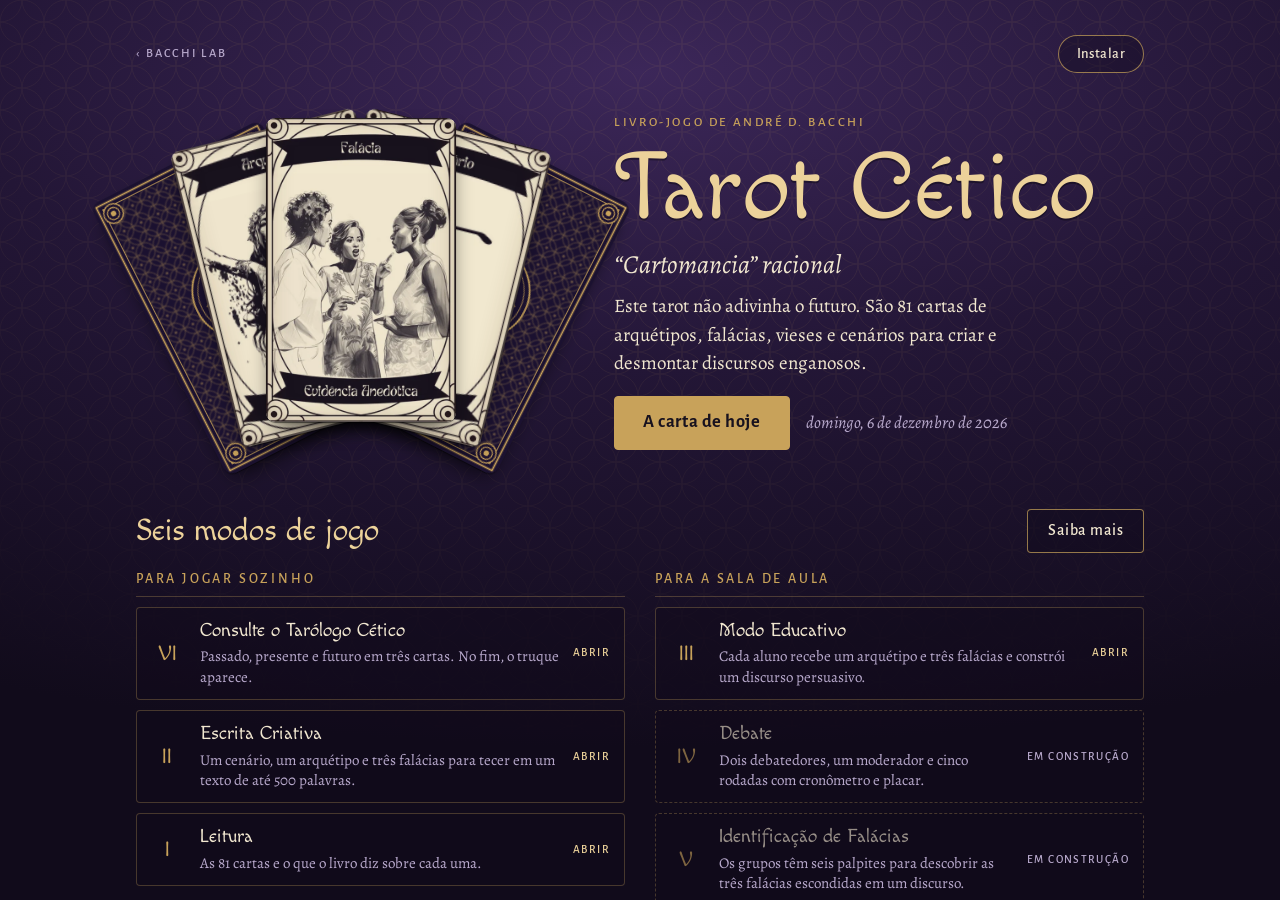
==== index.html @ b1c5a64a "Publica o Tarot Cético Versão digital do livro-jogo: A carta de hoje, Consulte o Tarólogo Cético, Es" ====
<!doctype html>
<html lang="pt-BR">
<head>
<meta charset="utf-8">
<meta name="viewport" content="width=device-width,initial-scale=1,viewport-fit=cover">
<meta name="description" content="Versão digital do livro-jogo Tarot Cético: “cartomancia” racional, de André D. Bacchi.">
<meta name="theme-color" content="#231636">
<meta property="og:title" content="Tarot Cético">
<meta property="og:description" content="Versão digital do livro-jogo Tarot Cético: “cartomancia” racional, de André D. Bacchi.">
<meta property="og:image" content="https://andrebacchi.github.io/tarot-cetico/icons/icon-512.png">
<link rel="manifest" href="manifest.json">
<link rel="icon" type="image/png" href="icons/favicon-64.png">
<link rel="apple-touch-icon" href="icons/apple-touch-icon.png">
<meta name="mobile-web-app-capable" content="yes">
<meta name="apple-mobile-web-app-capable" content="yes">
<meta name="apple-mobile-web-app-title" content="Tarot Cético">
<meta name="apple-mobile-web-app-status-bar-style" content="black-translucent">
<title>Tarot Cético</title>
<link rel="preconnect" href="https://fonts.googleapis.com">
<link rel="preconnect" href="https://fonts.gstatic.com" crossorigin>
<link rel="stylesheet" href="https://fonts.googleapis.com/css2?family=Macondo&family=Macondo+Swash+Caps&family=Alegreya:ital,wght@0,400;0,500;0,700;1,400&family=Alegreya+Sans:wght@400;500;700&display=swap">
<style>
:root{padding:env(safe-area-inset-top,0px) 0 env(safe-area-inset-bottom,0px)}

:root{
  /* Mesa de cartomante à luz de vela: toalha de veludo ametista com a trama do verso das cartas,
     cartas de pergaminho no centro, filetes e títulos em latão. Uma tela por vez, como uma mesa de jogo. */
  color-scheme:dark;
  --noite:#110b1b; --veludo:#231636; --veludo-claro:#3c2759; --painel:#180f26;
  --latao:#c8a25a; --latao-claro:#ecd29a;
  --pergaminho:#f1e7d0; --tinta:#18121e;
  --nevoa:#b9aacd; --lacre:#d0604a;
  --filete:rgba(200,162,90,.3); --filete-forte:rgba(200,162,90,.72);
  --sombra:0 1px 1px rgba(0,0,0,.5),0 10px 22px -8px rgba(0,0,0,.8);
  --display:'Macondo','Luminari','Palatino Linotype',Palatino,Georgia,serif;
  --titulo:'Macondo Swash Caps','Macondo','Luminari','Palatino Linotype',Georgia,serif;
  --texto:'Alegreya','Iowan Old Style','Palatino Linotype',Georgia,serif;
  --rotulo:'Alegreya Sans','Segoe UI',system-ui,-apple-system,sans-serif;
  --verso:url("data:image/svg+xml,%3Csvg xmlns=%22http://www.w3.org/2000/svg%22 viewBox=%220 0 250 400%22%3E%3Cdefs%3E%3Cpattern id=%22t%22 width=%2225%22 height=%2225%22 patternUnits=%22userSpaceOnUse%22 x=%2212.5%22 y=%2212.5%22%3E%3Cg fill=%22none%22 stroke=%22%23c8a25a%22 stroke-width=%22.9%22 opacity=%22.5%22%3E%3Ccircle cx=%2212.5%22 cy=%2212.5%22 r=%2212.5%22/%3E%3Ccircle cx=%220%22 cy=%220%22 r=%2212.5%22/%3E%3Ccircle cx=%2225%22 cy=%220%22 r=%2212.5%22/%3E%3Ccircle cx=%220%22 cy=%2225%22 r=%2212.5%22/%3E%3Ccircle cx=%2225%22 cy=%2225%22 r=%2212.5%22/%3E%3C/g%3E%3Ccircle cx=%2212.5%22 cy=%2212.5%22 r=%221.6%22 fill=%22%23c8a25a%22 opacity=%22.55%22/%3E%3C/pattern%3E%3Cg id=%22o%22%3E%3Ccircle r=%2213%22 fill=%22%231b1130%22 stroke=%22%23c8a25a%22 stroke-width=%221.6%22/%3E%3Ccircle r=%228%22 fill=%22none%22 stroke=%22%23c8a25a%22 stroke-width=%221.4%22/%3E%3Ccircle r=%223.6%22 fill=%22%23c8a25a%22/%3E%3C/g%3E%3C/defs%3E%3Crect width=%22250%22 height=%22400%22 fill=%22%231b1130%22/%3E%3Crect x=%2212.5%22 y=%2212.5%22 width=%22225%22 height=%22375%22 fill=%22url(%23t)%22/%3E%3Crect x=%226%22 y=%226%22 width=%22238%22 height=%22388%22 fill=%22none%22 stroke=%22%23c8a25a%22 stroke-width=%222.2%22/%3E%3Crect x=%2212.5%22 y=%2212.5%22 width=%22225%22 height=%22375%22 fill=%22none%22 stroke=%22%23c8a25a%22 stroke-width=%221%22/%3E%3Cuse href=%22%23o%22 x=%2223%22 y=%2223%22/%3E%3Cuse href=%22%23o%22 x=%22227%22 y=%2223%22/%3E%3Cuse href=%22%23o%22 x=%2223%22 y=%22377%22/%3E%3Cuse href=%22%23o%22 x=%22227%22 y=%22377%22/%3E%3Ccircle cx=%22125%22 cy=%22188%22 r=%2262%22 fill=%22%231b1130%22 stroke=%22%23c8a25a%22 stroke-width=%222.2%22/%3E%3Ccircle cx=%22125%22 cy=%22188%22 r=%2255%22 fill=%22none%22 stroke=%22%23c8a25a%22 stroke-width=%221%22/%3E%3Cpath d=%22M78 188 Q125 148 172 188 Q125 228 78 188Z%22 fill=%22none%22 stroke=%22%23c8a25a%22 stroke-width=%222%22/%3E%3Ccircle cx=%22125%22 cy=%22188%22 r=%2217%22 fill=%22none%22 stroke=%22%23c8a25a%22 stroke-width=%221.6%22/%3E%3Ccircle cx=%22125%22 cy=%22188%22 r=%227.5%22 fill=%22%23c8a25a%22/%3E%3Cg stroke=%22%23c8a25a%22 stroke-width=%221.6%22 stroke-linecap=%22round%22%3E%3Cpath d=%22M125 140v-8M101 147l-4-7M149 147l4-7M125 236v8M101 229l-4 7M149 229l4 7%22/%3E%3C/g%3E%3C/svg%3E");
  --trama:url("data:image/svg+xml,%3Csvg xmlns=%22http://www.w3.org/2000/svg%22 width=%2244%22 height=%2244%22 viewBox=%220 0 44 44%22%3E%3Cg fill=%22none%22 stroke=%22%23c8a25a%22 stroke-width=%221%22%3E%3Ccircle cx=%2222%22 cy=%2222%22 r=%2222%22/%3E%3Ccircle cx=%220%22 cy=%220%22 r=%2222%22/%3E%3Ccircle cx=%2244%22 cy=%220%22 r=%2222%22/%3E%3Ccircle cx=%220%22 cy=%2244%22 r=%2222%22/%3E%3Ccircle cx=%2244%22 cy=%2244%22 r=%2222%22/%3E%3C/g%3E%3C/svg%3E");
  --vh:1vh;
}
@supports (height:1dvh){:root{--vh:1dvh}}

*,*::before,*::after{box-sizing:border-box}
html,body{height:100%}
body{margin:0;background:var(--noite);color:var(--pergaminho);font:17px/1.5 var(--texto);overflow:hidden;-webkit-font-smoothing:antialiased;-webkit-text-size-adjust:100%}
[hidden]{display:none!important}
button{font:inherit;color:inherit;cursor:pointer}
a{color:var(--latao-claro);text-underline-offset:3px}
:focus-visible{outline:2px solid var(--latao-claro);outline-offset:3px}
h1,h2,h3,h4,p{margin:0}

/* ---------- mesa (fundo comum) ---------- */
.app{height:100%;position:relative;isolation:isolate;overflow:hidden}
.app::before,.app::after{content:"";position:absolute;inset:0;z-index:-1;pointer-events:none}
.app::before{background:radial-gradient(120% 75% at 50% 8%,var(--veludo-claro) 0%,var(--veludo) 44%,var(--noite) 100%)}
.app::after{background:var(--trama) 0 0/44px 44px;opacity:.085;-webkit-mask-image:radial-gradient(110% 80% at 50% 12%,#000 30%,transparent 92%);mask-image:radial-gradient(110% 80% at 50% 12%,#000 30%,transparent 92%)}
.tela{height:100%;overflow-y:auto;overflow-x:hidden;-webkit-overflow-scrolling:touch}
.miolo{max-width:1040px;margin-inline:auto;padding-inline:16px}

/* ---------- botões ---------- */
.btn{display:inline-flex;align-items:center;justify-content:center;gap:8px;min-height:44px;padding:9px 20px;border:1px solid var(--filete-forte);border-radius:4px;background:rgba(17,11,27,.35);color:var(--pergaminho);font:500 16px/1.2 var(--rotulo);letter-spacing:.03em;text-decoration:none;transition:background .15s,border-color .15s,transform .1s}
.btn:hover{border-color:var(--latao-claro);background:rgba(200,162,90,.12)}
.btn:active{transform:translateY(1px)}
.btn.principal{background:var(--latao);border-color:var(--latao);color:var(--tinta);font-weight:700}
.btn.principal:hover{background:var(--latao-claro);border-color:var(--latao-claro)}
.btn[disabled]{opacity:.45;cursor:default}
.btn-liso{min-height:40px;padding:6px 10px;border:0;border-radius:4px;background:none;color:var(--nevoa);font:500 14.5px var(--rotulo);letter-spacing:.04em}
.btn-liso:hover{color:var(--latao-claro)}

/* ---------- carta ---------- */
.carta{--raio:calc(var(--cw)*.05);display:block;position:relative;flex:none;width:var(--cw);height:calc(var(--cw)*1.6);padding:0;border:0;background:none;perspective:calc(var(--cw)*6);rotate:var(--tilt,0deg);-webkit-tap-highlight-color:transparent}
.giro{display:block;position:absolute;inset:0;transform-style:preserve-3d;transition:transform .78s cubic-bezier(.35,.1,.2,1)}
.carta.virada .giro{transform:rotateY(180deg)}
.face{display:block;position:absolute;inset:0;border-radius:var(--raio);overflow:hidden;-webkit-backface-visibility:hidden;backface-visibility:hidden;box-shadow:var(--sombra)}
.verso{transform:rotateY(0deg);background:#1b1130 var(--verso) center/100% 100% no-repeat}
.frente{transform:rotateY(180deg);background:var(--pergaminho)}
.frente img{display:block;width:100%;height:100%;object-fit:cover;max-width:none}
.frente::after{content:"";position:absolute;inset:0;border-radius:inherit;box-shadow:inset 0 0 calc(var(--cw)*.14) rgba(84,52,18,.3);pointer-events:none}
.tipo{position:absolute;left:50%;bottom:11.5%;transform:translateX(-50%);padding:.3em .95em .26em;border:1px solid var(--latao);background:#1b1130;color:var(--latao-claro);font:400 calc(var(--cw)*.078)/1 var(--display);letter-spacing:.04em;white-space:nowrap}
.carta:focus-visible{outline:none}
.carta:focus-visible .face{outline:2px solid var(--latao-claro);outline-offset:2px}
.carta.alvo::before,.monte.alvo .pilha::before{content:"";position:absolute;inset:-6px;border-radius:calc(var(--cw)*.05 + 6px);border:1.5px solid var(--latao-claro);box-shadow:0 0 18px rgba(236,210,154,.45);animation:pulso 1.5s ease-in-out infinite;pointer-events:none;z-index:9}
@keyframes pulso{0%,100%{opacity:.2;transform:scale(.985)}50%{opacity:1;transform:scale(1.02)}}

/* ---------- capa ---------- */
.capa{display:grid;gap:34px;padding-block:20px 34px}
.abre{display:grid;gap:14px;align-items:center}
.leque{--cw:clamp(96px,27vw,168px);position:relative;width:100%;max-width:calc(var(--cw)*3.3);height:calc(var(--cw)*1.92);margin-inline:auto}
.leque .carta{position:absolute;left:50%;top:5%;margin-left:calc(var(--cw)/-2);transform-origin:50% 135%;transform:rotate(var(--g));animation:abrir 1.1s cubic-bezier(.2,.7,.2,1) .2s both}
@keyframes abrir{from{transform:rotate(0deg)}}
.abre-texto{display:grid;gap:12px;justify-items:start}
.sobre{font:500 13px/1.2 var(--rotulo);letter-spacing:.2em;text-transform:uppercase;color:var(--latao)}
h1{font:400 clamp(48px,13vw,96px)/.98 var(--titulo);letter-spacing:.005em;color:var(--latao-claro);text-shadow:0 2px 0 rgba(0,0,0,.35);text-wrap:balance}
.sub{font:italic 400 clamp(20px,3vw,26px)/1.2 var(--texto);color:var(--pergaminho)}
.lide{max-width:44ch;font-size:clamp(17px,2vw,19px);color:var(--pergaminho)}
.abre-acoes{display:flex;flex-wrap:wrap;align-items:center;gap:10px 16px;margin-top:6px}
.btn.grande{min-height:54px;padding:12px 28px;font-size:18.5px}
.data-hoje{font:italic 400 17px/1.3 var(--texto);color:var(--nevoa)}
.topo{display:flex;align-items:center;justify-content:space-between;gap:12px;min-height:40px;margin-bottom:-18px}
.marca{font:500 12.5px/1 var(--rotulo);letter-spacing:.18em;text-transform:uppercase;color:var(--nevoa);text-decoration:none}
.marca:hover{color:var(--latao-claro)}
.pilula{min-height:38px;padding:6px 18px;border-radius:999px;font-size:14.5px}
@media (min-width:820px){
  .capa{gap:44px;padding-block:34px 40px}
  .abre{grid-template-columns:minmax(0,.85fr) minmax(0,1fr);gap:28px}
  .leque{--cw:clamp(150px,15vw,190px)}
}

.modos-secao{display:grid;gap:18px}
.modos-topo{display:flex;flex-wrap:wrap;align-items:center;justify-content:space-between;gap:10px 16px}
.modos-topo h2{font:400 clamp(25px,4vw,31px)/1.1 var(--display);color:var(--latao-claro)}
.modos{display:grid;gap:26px 30px;grid-template-columns:repeat(auto-fit,minmax(min(100%,300px),1fr))}
.grupo{display:grid;gap:10px;align-content:start;min-width:0}
.grupo h3{padding-bottom:8px;border-bottom:1px solid var(--filete);font:500 14px/1.2 var(--rotulo);letter-spacing:.2em;text-transform:uppercase;color:var(--latao)}
.modo{display:grid;grid-template-columns:2.4em minmax(0,1fr) auto;gap:4px 12px;align-items:center;width:100%;padding:12px 14px 12px 10px;border:1px solid var(--filete);border-radius:4px;background:rgba(17,11,27,.42);text-align:left;transition:border-color .15s,background .15s}
.modo .num{grid-row:1/3;justify-self:center;font:400 21px/1 var(--display);color:var(--latao)}
.modo b{font:400 19px/1.2 var(--display);color:var(--pergaminho)}
.modo small{grid-column:2;font:400 15px/1.35 var(--texto);color:var(--nevoa)}
.modo .selo{grid-row:1/3;grid-column:3;font:500 11.5px/1.2 var(--rotulo);letter-spacing:.12em;text-transform:uppercase;color:var(--latao-claro);white-space:nowrap}
.modo:not([disabled]):hover{border-color:var(--latao-claro);background:rgba(200,162,90,.1)}
.modo[disabled]{border-style:dashed;cursor:default}
.modo[disabled] b,.modo[disabled] .num{opacity:.6}
.modo[disabled] .selo{color:var(--nevoa)}
.modo.sem-num{grid-template-columns:minmax(0,1fr) auto;padding-left:14px}
.modo.sem-num small{grid-column:1}
.modo.sem-num .selo{grid-column:2}

.rodape{display:grid;gap:8px;padding-top:18px;border-top:1px solid var(--filete);font:400 14.5px/1.5 var(--rotulo);color:var(--nevoa)}
.rodape p{max-width:78ch}
.versao{font-size:12.5px;letter-spacing:.08em;text-transform:uppercase}

/* ---------- barra das telas internas ---------- */
.barra{display:grid;grid-template-columns:1fr auto 1fr;align-items:center;gap:8px;min-height:48px;padding-inline:6px 8px}
.barra h2{font:400 19px/1 var(--display);color:var(--latao-claro);white-space:nowrap}
.barra > :first-child{justify-self:start}
.barra > :last-child{justify-self:end}
.barra-lado{display:flex;align-items:center}
.so-largo{display:none}
@media (min-width:700px){.so-estreito{display:none}.so-largo{display:inline}}
.barra.fixa{position:sticky;top:0;z-index:5;background:linear-gradient(var(--veludo-claro),rgba(60,39,89,.94));border-bottom:1px solid var(--filete)}

/* ---------- consulta ---------- */
#tela-consulta{--orac:clamp(200px,calc(33*var(--vh)),290px);--cwb:min(calc((100vw - 52px)/3),calc((100*var(--vh) - 48px - var(--orac) - 132px)/2.9),150px);display:grid;grid-template-rows:48px minmax(0,1fr) var(--orac);overflow:hidden}
.mesa{display:flex;flex-direction:column;align-items:center;justify-content:center;gap:12px;min-height:0;padding:2px 16px 6px}
.baralhos{display:flex;align-items:flex-start;gap:calc(var(--cwb)*.55)}
.monte{--cw:calc(var(--cwb)*.5);display:grid;justify-items:center;gap:6px;padding:0;border:0;background:none;color:var(--nevoa);font:500 11.5px/1 var(--rotulo);letter-spacing:.1em;text-transform:uppercase;cursor:default}
button.monte.alvo{cursor:pointer}
.monte b{font-weight:700;color:var(--latao-claro)}
.pilha{display:block;position:relative;width:var(--cw);height:calc(var(--cw)*1.6)}
.lamina{display:block;position:absolute;inset:0;border-radius:calc(var(--cw)*.05);background:#1b1130 var(--verso) center/100% 100% no-repeat;translate:calc(var(--k)*-.7px) calc(var(--k)*-1.1px);box-shadow:0 0 0 .6px rgba(0,0,0,.7)}
.lamina:first-child{box-shadow:var(--sombra)}
.tiragem{display:grid;grid-template-columns:repeat(3,var(--cwb));gap:10px}
.posicao{display:grid;justify-items:center;gap:9px;min-width:0}
.posicao h3{font:500 12px/1 var(--rotulo);letter-spacing:.22em;text-transform:uppercase;color:var(--latao);margin-right:-.22em}
.casas{position:relative;width:var(--cwb);height:calc(var(--cwb)*2.1)}
.casa,.casa-fal{--cw:var(--cwb);position:absolute;left:0;width:var(--cwb);height:calc(var(--cwb)*1.6)}
.casa{top:0;z-index:2}
.casa::before{content:"";position:absolute;inset:0;border:1px dashed var(--filete);border-radius:calc(var(--cwb)*.05)}
.casa-fal{top:calc(var(--cwb)*.5);z-index:3;--tilt:2.2deg;pointer-events:none}
.casa-fal .carta{pointer-events:auto}
.posicao:nth-child(2) .casa-fal{--tilt:-1.8deg}
.casa-fal.embaixo{z-index:1}
.casa.brilho::after{content:"";position:absolute;inset:-22%;z-index:-1;border-radius:50%;background:radial-gradient(closest-side,rgba(236,210,154,.6),transparent);animation:clarao 1s ease-out both;pointer-events:none}
@keyframes clarao{0%{opacity:0;transform:scale(.6)}35%{opacity:1}100%{opacity:0;transform:scale(1.25)}}
.legenda{width:calc(var(--cwb) + 8px);min-height:3.7em;font:500 12.5px/1.22 var(--rotulo);text-align:center;color:var(--pergaminho);overflow-wrap:break-word;-webkit-hyphens:auto;hyphens:auto}
.legenda span{display:block;font-weight:400;color:var(--nevoa)}

.oraculo{display:grid;grid-template-rows:minmax(0,1fr) auto;min-height:0;border-top:1px solid var(--filete);background:rgba(17,11,27,.84)}
.fala{position:relative;overflow-y:auto;padding:14px 16px 2px;scrollbar-width:thin;scrollbar-color:var(--filete) transparent}
.fala-bloco{max-width:60ch;margin:0 auto 14px;animation:surgir .55s ease-out both}
@keyframes surgir{from{opacity:0;transform:translateY(8px)}}
.fala-bloco h4{margin-bottom:5px;font:500 12px/1.2 var(--rotulo);letter-spacing:.2em;text-transform:uppercase;color:var(--latao)}
.fala-bloco p{margin-bottom:8px}
.fala-bloco p:last-child{margin-bottom:0}
.fala-bloco b{font-weight:700;color:var(--latao-claro)}
.rubrica{display:block;margin-bottom:2px;font:italic 400 15.5px/1.35 var(--texto);color:var(--nevoa)}
.rubrica b{font-style:normal;font-weight:500;color:var(--pergaminho)}
.aparte{font:italic 400 15.5px/1.4 var(--texto);color:var(--nevoa)}
.acao{display:grid;justify-items:center;gap:6px;padding:8px 16px 12px}
.acao .btn{width:min(100%,360px)}
.acao-dupla{display:flex;flex-wrap:wrap;justify-content:center;gap:10px;width:100%}
.acao-dupla .btn{width:auto;flex:1 1 150px;max-width:240px}
.notas{display:flex;justify-content:center;gap:8px}
.nota{width:44px;height:44px;border:1px solid var(--filete-forte);border-radius:50%;background:rgba(17,11,27,.4);color:var(--pergaminho);font:400 19px/1 var(--display)}
.nota:hover{background:var(--latao);color:var(--tinta)}
.notas-pontas{display:flex;justify-content:space-between;width:min(100%,304px);font:400 12.5px/1 var(--rotulo);letter-spacing:.06em;color:var(--nevoa)}

@media (min-width:900px){
  #tela-consulta{--lado:min(430px,36vw);--cwb:min(calc((100vw - var(--lado) - 150px)/3),calc((100*var(--vh) - 56px - 140px)/2.9),200px);grid-template-columns:minmax(0,1fr) var(--lado);grid-template-rows:56px minmax(0,1fr)}
  #tela-consulta .barra,#tela-hoje .barra,.tela-mao .barra{grid-column:1/-1;border-bottom:1px solid var(--filete)}
  .oraculo{border-top:0;border-left:1px solid var(--filete)}
  .tiragem{gap:clamp(14px,2.4vw,40px)}
  .mesa{gap:18px}
  .fala{padding:24px 26px 6px;font-size:18px}
  .acao{padding:12px 26px 22px}
  .legenda{font-size:14px}
  .posicao h3{font-size:13px}
  .monte{font-size:12.5px}
}

/* ---------- mesa de mão: Escrita Criativa e Modo Educativo ---------- */
.tela-mao{--orac:clamp(190px,calc(30*var(--vh)),270px);--cwb:min(calc((100vw - 52px)/3),calc((100*var(--vh) - 48px - var(--orac) - 136px)/4),132px);display:grid;grid-template-rows:48px minmax(0,1fr) var(--orac);overflow:hidden}
.mao{display:flex;flex-direction:column;align-items:center;gap:10px}
.mao-linha{display:flex;justify-content:center;gap:10px}
.vaga{display:grid;justify-items:center;gap:5px;min-width:0}
.vaga .casa{position:relative;top:auto;left:auto}
.vaga .casa::before{content:attr(data-rotulo);display:grid;place-items:center;padding:6px;font:500 10.5px/1.25 var(--rotulo);letter-spacing:.14em;text-transform:uppercase;text-align:center;color:var(--nevoa)}
.vaga .legenda{min-height:2.5em}
.sem-cenario [data-vaga="cenario"],.sem-cenario [data-monte="cenario"]{display:none}
.elo{display:inline;padding:0;border:0;background:none;color:var(--latao-claro);font:inherit;font-weight:700;text-align:inherit;text-decoration:underline;text-decoration-color:var(--filete-forte);text-underline-offset:3px}
.elo:hover{text-decoration-color:var(--latao-claro)}

/* Escrita Criativa: oficina de texto */
.oficina{display:grid;gap:10px;max-width:68ch;margin-inline:auto}
.oficina h4{font:500 12px/1.2 var(--rotulo);letter-spacing:.2em;text-transform:uppercase;color:var(--latao)}
.oficina .chapa{margin:4px 0 -4px}
.oficina textarea{display:block;width:100%;min-height:max(220px,calc(34*var(--vh)));padding:12px 14px;border:1px solid var(--filete-forte);border-radius:4px;background:rgba(241,231,208,.06);color:var(--pergaminho);font:400 17px/1.55 var(--texto);resize:vertical}
.oficina textarea::placeholder{color:var(--nevoa);opacity:.75}
.medidores{display:flex;flex-wrap:wrap;align-items:center;justify-content:space-between;gap:4px 12px;font:500 14.5px/1.2 var(--rotulo);color:var(--nevoa);font-variant-numeric:tabular-nums}
.medidores .btn-liso{padding-inline:0;color:var(--latao-claro);font-variant-numeric:tabular-nums}
.medidores .passou{color:var(--lacre)}
.escrevendo .baralhos{display:none}
@media (max-width:899px){
  #tela-escrita.escrevendo{display:block;overflow-y:auto;--cwb:min(calc((100vw - 56px)/5),84px)}
  #tela-escrita.escrevendo .mesa{padding-block:8px 14px}
  #tela-escrita.escrevendo .mao{flex-direction:row;gap:6px}
  #tela-escrita.escrevendo .mao-linha{gap:6px}
  #tela-escrita.escrevendo .legenda{display:none}
  #tela-escrita.escrevendo .oraculo{display:block}
  #tela-escrita.escrevendo .fala{overflow:visible;padding-top:16px}
  #tela-escrita.escrevendo .acao{padding-bottom:22px}
}
.opcoes{display:flex;flex-wrap:wrap;gap:6px}
.opcoes label{position:relative;cursor:pointer}
.opcoes input{position:absolute;inset:0;width:100%;height:100%;margin:0;opacity:0;cursor:pointer}
.opcoes span{display:block;padding:7px 13px;border:1px solid var(--filete);border-radius:999px;font:500 14.5px/1.2 var(--rotulo);color:var(--nevoa)}
.opcoes input:checked + span{border-color:var(--latao);background:var(--latao);color:var(--tinta)}
.opcoes input:focus-visible + span{outline:2px solid var(--latao-claro);outline-offset:2px}
.lido p{max-height:calc(38*var(--vh));overflow-y:auto;white-space:pre-wrap}
.balanco{margin-top:18px;font-style:italic}

/* Modo Educativo: saguão, turma e códigos */
#tela-educativo.saguao{grid-template-rows:48px minmax(0,1fr);grid-template-columns:minmax(0,1fr)}
#tela-educativo.saguao .mesa,#tela-educativo.saguao .oraculo,#tela-educativo:not(.saguao) .saguao-corpo{display:none}
.saguao-corpo{overflow-y:auto;padding:14px 16px 34px}
.saguao-miolo{display:grid;gap:14px;max-width:580px;margin-inline:auto}
.saguao-miolo h3{font:400 clamp(27px,5.5vw,36px)/1.1 var(--display);color:var(--latao-claro)}
.campo{display:grid;gap:8px}
.campo .chapa,.linha-form .chapa{margin:0}
.cod,.campo select{width:100%;min-height:50px;padding:8px 14px;border:1px solid var(--filete-forte);border-radius:4px;background:rgba(241,231,208,.07);color:var(--pergaminho);font:500 17px/1.2 var(--rotulo)}
.cod{font-size:22px;font-weight:700;letter-spacing:.22em;text-transform:uppercase}
.cod::placeholder{font-size:15px;font-weight:400;letter-spacing:.04em;text-transform:none;color:var(--nevoa);opacity:.8}
.ajuda{font:400 14.5px/1.4 var(--rotulo);color:var(--nevoa)}
.erro{min-height:1.4em;font:500 15px/1.4 var(--rotulo);color:var(--lacre)}
.erro:empty{min-height:0}
.codigo{font:700 1.45em/1 var(--rotulo);letter-spacing:.18em;color:var(--latao-claro)}
.codigo.grande{font-size:clamp(44px,7vw,68px);line-height:1.05;margin-right:-.18em}
.codigo-linha{display:flex;flex-wrap:wrap;align-items:baseline;gap:10px;font:500 13px/1.2 var(--rotulo);letter-spacing:.16em;text-transform:uppercase;color:var(--nevoa)}
.prof{display:grid;gap:10px;max-width:60ch;margin-inline:auto}
.prof h4{font:500 12px/1.2 var(--rotulo);letter-spacing:.2em;text-transform:uppercase;color:var(--latao)}
.linha-form{display:grid;grid-template-columns:minmax(0,1fr) auto;gap:6px 8px;align-items:center;margin-top:6px}
.linha-form label{grid-column:1/-1}
.historico{display:flex;flex-wrap:wrap;align-items:center;gap:6px}
.historico .chapa{margin:0 4px 0 0}
.historico .chip{letter-spacing:.12em;font-weight:700;color:var(--pergaminho)}

@media (min-width:900px){
  .tela-mao{--lado:min(430px,36vw);--cwb:min(calc((100vw - var(--lado) - 170px)/5),calc((100*var(--vh) - 56px - 190px)/2.4),170px);grid-template-columns:minmax(0,1fr) var(--lado);grid-template-rows:56px minmax(0,1fr)}
  .sem-cenario.tela-mao{--cwb:min(calc((100vw - var(--lado) - 150px)/4),calc((100*var(--vh) - 56px - 190px)/2.4),190px)}
  .mao{flex-direction:row;gap:clamp(10px,1.5vw,22px)}
  .mao-linha{gap:clamp(10px,1.5vw,22px)}
  .vaga .casa::before{font-size:12px}
  .oficina textarea{min-height:calc(100*var(--vh) - 430px)}
  #tela-educativo.saguao{grid-template-columns:minmax(0,1fr)}
  .saguao-corpo{padding-top:34px}
}

/* ---------- regras (texto do livro) ---------- */
.regras details{border-top:1px solid var(--filete)}
.regras details:last-of-type{border-bottom:1px solid var(--filete)}
.regras summary{display:flex;align-items:center;gap:12px;padding:13px 2px;font:400 20px/1.2 var(--display);color:var(--pergaminho);cursor:pointer;list-style:none}
.regras summary::-webkit-details-marker{display:none}
.regras summary::after{content:"+";margin-left:auto;font:400 24px/1 var(--rotulo);color:var(--latao)}
.regras details[open] summary::after{content:"–"}
.regras details[open] summary{color:var(--latao-claro)}
.regras summary .num{flex:none;min-width:1.9em;font-size:19px;text-align:center;color:var(--latao)}
.regra{padding:2px 2px 18px}
.regra h5{margin:18px 0 6px;font:700 17px/1.3 var(--texto);color:var(--latao-claro)}
.regra ol{display:grid;gap:7px;margin:0 0 12px;padding-left:1.4em}
.no-app{padding:12px 14px;border:1px solid var(--filete);border-radius:4px;background:rgba(200,162,90,.07)}
.no-app b{color:var(--latao-claro)}
.regras .fonte{margin-top:18px}

/* ---------- a carta de hoje ---------- */
#tela-hoje{--orac:clamp(230px,calc(38*var(--vh)),330px);--cwb:min(calc((100vw - 60px)/1.62),calc((100*var(--vh) - 48px - var(--orac) - 92px)/1.6),250px);display:grid;grid-template-rows:48px minmax(0,1fr) var(--orac);overflow:hidden}
.hoje-data{font:400 clamp(20px,5vw,28px)/1.15 var(--display);color:var(--latao-claro);text-align:center}
.hoje-data small{display:block;margin-bottom:5px;font:500 12px/1 var(--rotulo);letter-spacing:.22em;text-transform:uppercase;color:var(--latao)}
.hoje-linha{display:flex;align-items:center;justify-content:center;gap:calc(var(--cwb)*.12)}
.hoje-nome{margin-bottom:8px;font:400 clamp(25px,5vw,31px)/1.1 var(--display);color:var(--latao-claro)}
.fala-bloco .chapa{margin-bottom:4px}
.fala-bloco details{margin-top:10px;font:400 15.5px/1.45 var(--texto);color:var(--nevoa)}
.fala-bloco summary{width:fit-content;cursor:pointer;font:500 14.5px/1.3 var(--rotulo);color:var(--latao-claro);text-decoration:underline;text-decoration-color:var(--filete-forte);text-underline-offset:3px;list-style:none}
.fala-bloco summary::-webkit-details-marker{display:none}
.fala-bloco details p{margin:6px 0 0}
.previa{display:grid;place-items:center;min-height:200px;margin:4px 0 6px}
.previa img{display:block;width:min(100%,300px);height:auto;border-radius:10px;box-shadow:var(--sombra)}
.abas{display:flex;flex-wrap:wrap;gap:6px;margin:4px 0 14px}
.passos{display:grid;gap:8px;margin:0;padding-left:1.3em}
.passos b{color:var(--latao-claro)}
kbd{padding:0 5px;border:1px solid var(--filete-forte);border-radius:4px;font:500 13px var(--rotulo)}
@media (min-width:900px){
  #tela-hoje{--lado:min(430px,36vw);--cwb:min(calc((100vw - var(--lado) - 200px)/1.62),calc((100*var(--vh) - 56px - 124px)/1.6),320px);grid-template-columns:minmax(0,1fr) var(--lado);grid-template-rows:56px minmax(0,1fr)}
}

/* ---------- baralho (galeria) ---------- */
.filtros{display:flex;flex-wrap:wrap;gap:8px;padding-block:16px 14px}
.chip{min-height:36px;padding:5px 13px;border:1px solid var(--filete);border-radius:999px;background:rgba(17,11,27,.35);color:var(--nevoa);font:500 14.5px/1.2 var(--rotulo)}
.chip span{opacity:.75;font-variant-numeric:tabular-nums}
.chip[aria-pressed="true"]{border-color:var(--latao);background:var(--latao);color:var(--tinta)}
.grade{display:grid;grid-template-columns:repeat(auto-fill,minmax(96px,1fr));gap:16px 12px;padding-bottom:40px}
.mini{display:grid;gap:7px;align-content:start;min-width:0;padding:0;border:0;background:none;color:var(--pergaminho);font:500 12.5px/1.2 var(--rotulo);text-align:center;overflow-wrap:anywhere}
.mini img{display:block;width:100%;height:auto;aspect-ratio:5/8;border-radius:5%/3.125%;background:var(--pergaminho);box-shadow:var(--sombra);transition:transform .2s ease-out}
.mini:hover img,.mini:focus-visible img{transform:translateY(-5px) rotate(-1.2deg)}
@media (min-width:700px){.grade{grid-template-columns:repeat(auto-fill,minmax(128px,1fr));gap:24px 18px}.mini{font-size:14px}}

/* ---------- ficha da carta e revelação ---------- */
dialog{width:min(900px,calc(100vw - 20px));max-height:calc(100% - 20px);padding:0;border:1px solid var(--filete-forte);border-radius:6px;background:var(--painel);color:var(--pergaminho);box-shadow:0 30px 90px rgba(0,0,0,.75);overflow-y:auto}
dialog::backdrop{background:rgba(8,5,14,.82)}
.moldura{--o:11px;--c:var(--latao);background-image:
  radial-gradient(circle at var(--o) var(--o),var(--c) 0 2px,transparent 2.6px 4.8px,var(--c) 5.3px 6.3px,transparent 6.9px),
  radial-gradient(circle at calc(100% - var(--o)) var(--o),var(--c) 0 2px,transparent 2.6px 4.8px,var(--c) 5.3px 6.3px,transparent 6.9px),
  radial-gradient(circle at var(--o) calc(100% - var(--o)),var(--c) 0 2px,transparent 2.6px 4.8px,var(--c) 5.3px 6.3px,transparent 6.9px),
  radial-gradient(circle at calc(100% - var(--o)) calc(100% - var(--o)),var(--c) 0 2px,transparent 2.6px 4.8px,var(--c) 5.3px 6.3px,transparent 6.9px)}
.fechar-linha{position:sticky;top:20px;z-index:3;display:flex;justify-content:flex-end;height:0;padding-right:22px}
.fechar{flex:none;min-height:40px;height:40px;padding:6px 14px;background:var(--painel)}
.fechar:hover{background:var(--veludo-claro)}
.ficha-corpo{display:grid;gap:20px;padding:70px 26px 30px}
.ficha-carta{--cw:min(56vw,236px);justify-self:center}
.ficha-carta img{display:block;width:var(--cw);height:auto;aspect-ratio:5/8;border-radius:calc(var(--cw)*.05);background:var(--pergaminho);box-shadow:var(--sombra);animation:pousar .55s cubic-bezier(.2,.7,.2,1) both}
@keyframes pousar{from{opacity:0;transform:perspective(900px) rotateY(70deg) scale(.92)}}
.ficha-texto{min-width:0;max-width:62ch}
.chapa{margin-bottom:6px;font:500 12.5px/1.2 var(--rotulo);letter-spacing:.2em;text-transform:uppercase;color:var(--latao)}
.ficha-texto h3,.folha h3{margin-bottom:12px;font:400 clamp(26px,5vw,34px)/1.1 var(--display);color:var(--latao-claro);text-wrap:balance}
.ficha-texto h4,.folha h4{margin:20px 0 8px;padding-top:14px;border-top:1px solid var(--filete);font:500 13px/1.2 var(--rotulo);letter-spacing:.18em;text-transform:uppercase;color:var(--latao)}
.ficha-texto p,.folha p{margin-bottom:12px}
.ficha-texto dl{margin:6px 0 0}
.ficha-texto dt{font:700 17px/1.3 var(--texto);color:var(--latao-claro)}
.ficha-texto dd{margin:0 0 12px}
.ficha-texto ul,.folha ul{margin:0;padding-left:1.1em;display:grid;gap:7px}
.ficha-texto ul.ditos{padding-left:0;list-style:none}
.ditos li{font-style:italic}
.ditos li::before{content:"“"}.ditos li::after{content:"”"}
.fonte{margin-top:20px;font:400 13.5px/1.4 var(--rotulo);color:var(--nevoa)}
@media (min-width:720px){
  .ficha-corpo{grid-template-columns:auto minmax(0,1fr);gap:34px;padding:42px 44px 38px 40px;align-items:start}
  .ficha-carta{--cw:250px;position:sticky;top:38px}
}

.truque-corpo{padding:70px 26px 30px;max-width:70ch;margin-inline:auto}
.truque .chapa{color:var(--lacre)}
.truque .nota-dada{font:400 clamp(19px,3vw,22px)/1.35 var(--texto)}
.citacao{margin:0 0 12px;padding:14px 16px;border:1px solid var(--filete);border-radius:4px;background:rgba(200,162,90,.07)}
.citacao p:last-of-type{margin-bottom:6px}
.citacao footer{font:400 13.5px/1.4 var(--rotulo);color:var(--nevoa)}
.usados{display:grid;gap:16px;list-style:none;padding:0!important}
.usado{display:grid;grid-template-columns:64px minmax(0,1fr);gap:14px;align-items:start}
.usado button{padding:0;border:0;background:none}
.usado img{display:block;width:64px;height:auto;aspect-ratio:5/8;border-radius:3px;box-shadow:var(--sombra)}
.usado h5{margin:0 0 3px;font:500 12.5px/1.25 var(--rotulo);letter-spacing:.14em;text-transform:uppercase;color:var(--latao)}
.usado .dito{margin-bottom:5px;font-style:italic}
.usado .def{margin:0;font-size:15.5px;line-height:1.45;color:var(--nevoa)}
.truque-acoes{display:flex;flex-wrap:wrap;gap:10px;margin-top:22px}
@media (min-width:720px){.truque-corpo{padding:44px 44px 38px}}

@media (prefers-reduced-motion:reduce){
  *,*::before,*::after{animation-duration:.01ms!important;animation-iteration-count:1!important;transition-duration:.01ms!important}
}
</style>
</head>
<body>

<div class="app" id="app" lang="pt-BR">

<main class="tela" id="tela-capa">
<div class="miolo capa">
  <div class="topo">
    <a class="marca" href="https://andrebacchi.github.io/bacchilab/">‹ BACCHI LAB</a>
    <button class="btn pilula" type="button" id="instalar-btn" hidden>Instalar</button>
  </div>
  <header class="abre">
    <div class="leque" id="leque" aria-hidden="true"></div>
    <div class="abre-texto">
      <p class="sobre">Livro-jogo de André D. Bacchi</p>
      <h1>Tarot Cético</h1>
      <p class="sub">“Cartomancia” racional</p>
      <p class="lide">Este tarot não adivinha o futuro. São 81 cartas de arquétipos, falácias, vieses e cenários para criar e desmontar discursos enganosos.</p>
      <div class="abre-acoes">
        <button class="btn principal grande" type="button" data-ir="hoje">A carta de hoje</button>
        <p class="data-hoje" id="capa-data"></p>
      </div>
    </div>
  </header>

  <section class="modos-secao" aria-labelledby="titulo-modos">
    <div class="modos-topo">
      <h2 id="titulo-modos">Seis modos de jogo</h2>
      <button class="btn" type="button" data-regras="">Saiba mais</button>
    </div>
    <div class="modos">
      <div class="grupo">
        <h3>Para jogar sozinho</h3>
        <button class="modo" type="button" data-ir="consulta">
          <span class="num">VI</span><b>Consulte o Tarólogo Cético</b><span class="selo">Abrir</span>
          <small>Passado, presente e futuro em três cartas. No fim, o truque aparece.</small>
        </button>
        <button class="modo" type="button" data-ir="escrita">
          <span class="num">II</span><b>Escrita Criativa</b><span class="selo">Abrir</span>
          <small>Um cenário, um arquétipo e três falácias para tecer em um texto de até 500 palavras.</small>
        </button>
        <button class="modo" type="button" data-ir="baralho">
          <span class="num">I</span><b>Leitura</b><span class="selo">Abrir</span>
          <small>As 81 cartas e o que o livro diz sobre cada uma.</small>
        </button>
      </div>
      <div class="grupo">
        <h3>Para a sala de aula</h3>
        <button class="modo" type="button" data-ir="educativo">
          <span class="num">III</span><b>Modo Educativo</b><span class="selo">Abrir</span>
          <small>Cada aluno recebe um arquétipo e três falácias e constrói um discurso persuasivo.</small>
        </button>
        <button class="modo" type="button" disabled>
          <span class="num">IV</span><b>Debate</b><span class="selo">Em construção</span>
          <small>Dois debatedores, um moderador e cinco rodadas com cronômetro e placar.</small>
        </button>
        <button class="modo" type="button" disabled>
          <span class="num">V</span><b>Identificação de Falácias</b><span class="selo">Em construção</span>
          <small>Os grupos têm seis palpites para descobrir as três falácias escondidas em um discurso.</small>
        </button>
        <button class="modo" type="button" disabled>
          <span class="num">VI</span><b>Tarólogo Cético em duplas</b><span class="selo">Em construção</span>
          <small>Um aluno lê as cartas, o outro é o cliente.</small>
        </button>
      </div>
    </div>
  </section>

  <footer class="rodape">
    <p>Baseado no livro-jogo <cite>Tarot Cético: “cartomancia” racional</cite> (2023), de André Demambre Bacchi. <a href="https://drive.google.com/file/d/1Zi7Wb5T2tQAeCNduO-DvIcjNKGJ6-aE_/view" target="_blank" rel="noopener">Baixe o livro gratuitamente</a>.</p>
    <p>Os arquétipos são estereótipos extremos e não representam pessoas reais. Uso educacional.</p>
    <p>© André Demambre Bacchi. Todos os direitos reservados.</p>
    <p class="versao">Versão 0.3</p>
  </footer>
</div>
</main>

<section class="tela" id="tela-hoje" hidden>
  <header class="barra">
    <button class="btn-liso" type="button" data-ir="capa">‹ Início</button>
    <h2>A carta de hoje</h2>
    <div class="barra-lado"></div>
  </header>
  <div class="mesa" id="hoje-mesa">
    <p class="hoje-data" id="hoje-data"></p>
    <div class="hoje-linha">
      <button class="monte" type="button" id="hoje-monte" aria-label="Baralho de arquétipos, falácias e vieses">
        <span class="pilha"></span><span>Baralho <b>63</b></span>
      </button>
      <div class="vaga"><div class="casa" id="hoje-casa" data-rotulo="Carta de hoje"></div></div>
    </div>
  </div>
  <aside class="oraculo" aria-label="Texto da carta de hoje">
    <div class="fala" id="hoje-fala" aria-live="polite"></div>
    <div class="acao" id="hoje-acao"></div>
  </aside>
</section>

<section class="tela" id="tela-consulta" hidden>
  <header class="barra">
    <button class="btn-liso" type="button" data-ir="capa">‹ Início</button>
    <h2><span class="so-largo">Consulte o </span>Tarólogo Cético</h2>
    <div class="barra-lado">
      <button class="btn-liso" type="button" data-regras="tarologo">Regras</button>
      <button class="btn-liso" type="button" id="recomecar" aria-label="Recomeçar" title="Recomeçar"><span class="so-largo">Recomeçar</span><span class="so-estreito" aria-hidden="true">↻</span></button>
    </div>
  </header>
  <div class="mesa" id="mesa">
    <div class="baralhos">
      <button class="monte" type="button" id="monte-arq" aria-label="Monte de arquétipos">
        <span class="pilha"></span><span>Arquétipos <b id="conta-arq">27</b></span>
      </button>
      <button class="monte" type="button" id="monte-fal" aria-label="Monte de falácias e vieses">
        <span class="pilha"></span><span>Falácias e vieses <b id="conta-fal">36</b></span>
      </button>
    </div>
    <div class="tiragem" id="tiragem">
      <div class="posicao"><h3>Passado</h3><div class="casas"><div class="casa"></div><div class="casa-fal"></div></div><p class="legenda"></p></div>
      <div class="posicao"><h3>Presente</h3><div class="casas"><div class="casa"></div><div class="casa-fal"></div></div><p class="legenda"></p></div>
      <div class="posicao"><h3>Futuro</h3><div class="casas"><div class="casa"></div><div class="casa-fal"></div></div><p class="legenda"></p></div>
    </div>
  </div>
  <aside class="oraculo" aria-label="Leitura do tarólogo">
    <div class="fala" id="fala" aria-live="polite"></div>
    <div class="acao" id="acao"></div>
  </aside>
</section>

<section class="tela tela-mao" id="tela-escrita" hidden>
  <header class="barra">
    <button class="btn-liso" type="button" data-ir="capa">‹ Início</button>
    <h2>Escrita Criativa</h2>
    <div class="barra-lado">
      <button class="btn-liso" type="button" data-regras="escrita">Regras</button>
      <button class="btn-liso" type="button" id="esc-recomecar" aria-label="Nova rodada" title="Nova rodada"><span class="so-largo">Nova rodada</span><span class="so-estreito" aria-hidden="true">↻</span></button>
    </div>
  </header>
  <div class="mesa" id="esc-mesa"></div>
  <aside class="oraculo" aria-label="Oficina de escrita">
    <div class="fala" id="esc-fala"></div>
    <div class="acao" id="esc-acao"></div>
  </aside>
</section>

<section class="tela tela-mao" id="tela-educativo" hidden>
  <header class="barra">
    <button class="btn-liso" type="button" data-ir="capa">‹ Início</button>
    <h2>Modo Educativo</h2>
    <div class="barra-lado">
      <button class="btn-liso" type="button" data-regras="educativo">Regras</button>
    </div>
  </header>
  <div class="saguao-corpo" id="edu-saguao"></div>
  <div class="mesa" id="edu-mesa"></div>
  <aside class="oraculo" aria-label="Painel da turma">
    <div class="fala" id="edu-fala" aria-live="polite"></div>
    <div class="acao" id="edu-acao"></div>
  </aside>
</section>

<section class="tela" id="tela-baralho" hidden>
  <header class="barra fixa">
    <button class="btn-liso" type="button" data-ir="capa">‹ Início</button>
    <h2>O Baralho</h2>
    <div class="barra-lado"><button class="btn-liso" type="button" data-regras="leitura">Regras</button></div>
  </header>
  <div class="miolo">
    <div class="filtros" id="filtros"></div>
    <div class="grade" id="grade"></div>
  </div>
</section>

</div>

<dialog class="ficha moldura" id="ficha" aria-label="Carta">
  <div class="fechar-linha"><button class="btn fechar" type="button" data-fechar>Fechar</button></div>
  <div class="ficha-corpo" id="ficha-corpo"></div>
</dialog>

<dialog class="folha truque moldura" id="truque" aria-label="O truque">
  <div class="fechar-linha"><button class="btn fechar" type="button" data-fechar>Fechar</button></div>
  <div class="truque-corpo" id="truque-corpo"></div>
</dialog>

<dialog class="folha moldura" id="avaliacao" aria-label="Autoavaliação">
  <div class="fechar-linha"><button class="btn fechar" type="button" data-fechar>Fechar</button></div>
  <div class="truque-corpo" id="avaliacao-corpo"></div>
</dialog>

<dialog class="folha regras moldura" id="regras" aria-label="Modos de jogo">
  <div class="fechar-linha"><button class="btn fechar" type="button" data-fechar>Fechar</button></div>
  <div class="truque-corpo" id="regras-corpo"></div>
</dialog>

<dialog class="folha moldura" id="partilha" aria-label="Compartilhar a carta de hoje">
  <div class="fechar-linha"><button class="btn fechar" type="button" data-fechar>Fechar</button></div>
  <div class="truque-corpo" id="partilha-corpo"></div>
</dialog>

<dialog class="folha moldura" id="instalar" aria-label="Instalar o Tarot Cético">
  <div class="fechar-linha"><button class="btn fechar" type="button" data-fechar>Fechar</button></div>
  <div class="truque-corpo">
    <p class="chapa">Aplicativo</p>
    <h3>Instalar o Tarot Cético</h3>
    <p>O Tarot Cético fica na tela inicial como um aplicativo, abre em tela cheia e funciona sem internet depois da primeira visita.</p>
    <div class="abas" id="abas"></div>
    <ol class="passos" id="passos"></ol>
  </div>
</dialog>

<script>
(() => {
'use strict';

/* Dados: CARTAS e MODOS vêm do livro (tools/parse_book.py e tools/parse_modos.py);
   L são os textos novos do modo Tarólogo (src/leituras.json). */
const CARTAS = [{"tipo":"arquetipo","livro":"Astrólogo","nome":"Astrólogo","artigo":"o","id":"astrologo","texto":["O arquétipo do Astrólogo é uma figura que personifica o interesse e a crença na influência dos astros e planetas sobre eventos humanos e naturais. Esta figura é frequentemente vista como mística, sendo derivada de um passado longínquo no qual tentou-se observar padrões celestes e sua influência em nosso comportamento. As características comuns deste arquétipo incluem:"],"tracos":[["Curiosidade","O Astrólogo é frequentemente representado como alguém intensamente curioso, mas deliberadamente em busca de padrões e significados nos movimentos dos planetas/estrelas."],["Especulação","Este arquétipo é muitas vezes visto como alguém que faz previsões ou oferece orientações com base na interpretação de mapas astrais, mesmo que essas previsões não sejam cientificamente comprovadas."],["Conexão Espiritual","O Astrólogo pode ser retratado como alguém que busca uma compreensão mais profunda da vida e do universo através da astrologia, muitas vezes incorporando alguma espiritualidade em suas práticas."],["Desconsideração pela Ciência","Embora haja astrólogos que tentam reconciliar suas crenças com o método científico, este arquétipo é frequentemente representado como alguém que ignora ou minimiza evidências científicas que contradizem suas crenças."]]},{"tipo":"arquetipo","livro":"Atriz Famosa","nome":"Atriz Famosa","artigo":"a","id":"atriz-famosa","texto":["O arquétipo da Atriz Famosa é uma figura que representa o estrelato, a influência pública, e a habilidade de desempenhar diferentes papéis tanto na tela quanto na vida. Este arquétipo pode ser entendido de várias maneiras, dependendo do contexto em que é inserido, mas algumas características comuns incluem:"],"tracos":[["Glamour","A Atriz Famosa é frequentemente representada como uma pessoa de grande beleza e carisma, desfrutando de um estilo de vida luxuoso e sendo o centro das atenções onde quer que vá."],["Influência","Este arquétipo exerce uma influência significativa sobre seu público e fãs, podendo impactar opiniões e comportamentos por meio de sua arte, bem como suas declarações públicas e atividades filantrópicas."],["Versatilidade","A Atriz Famosa é reconhecida pela habilidade de assumir diversos papéis e personagens, demonstrando um alcance emocional e técnico que a torna admirável no campo da atuação."],["Desafios Pessoais","Apesar de sua vida aparentemente perfeita, este arquétipo pode ser assombrado por desafios pessoais como a pressão da fama, a invasão da privacidade, e a necessidade de manter uma imagem pública."]]},{"tipo":"arquetipo","livro":"Cético Militante","nome":"Cético Militante","artigo":"o","id":"cetico-militante","texto":["O arquétipo do Cético Militante representa uma figura dedicada a desmascarar fraudes, desinformação e superstição. Embora o objetivo seja nobre, este arquétipo às vezes corre o risco de se tornar excessivamente zeloso ou agressivo em sua busca pela verdade. Algumas características comuns deste arquétipo incluem:"],"tracos":[["Racionalismo Estrito","O Cético Militante é alguém que se apega fortemente aos princípios da lógica e do pensamento crítico, frequentemente desconsiderando ou mesmo menosprezando visões baseadas na fé, intuição ou emoção."],["Desafio Público","Este arquétipo muitas vezes busca plataformas públicas para desafiar crenças não comprovadas, usando mídia social, blogs, e até debates ao vivo para difundir seu ponto de vista."],["Polarização","O Cético Militante pode ser visto como polarizador, frequentemente atraindo um seguimento leal enquanto aliena aqueles que possuem visões mais moderadas ou diferenciadas."],["Foco na Desmistificação","Este arquétipo está muitas vezes focado em desmascarar mitos, fraudes e superstições, às vezes indo a extremos para provar seu ponto de vista, até mesmo se isso envolver confrontação direta ou ações legais."]]},{"tipo":"arquetipo","livro":"Cientista desiludido","nome":"Cientista Desiludido","artigo":"o","id":"cientista-desiludido","texto":["O arquétipo do Cientista Desiludido retrata uma figura que, uma vez entusiasmada e otimista sobre o poder da ciência para resolver os problemas da humanidade, tornou-se cínica ou desencantada. Este arquétipo ressoa com questões complexas sobre ética, responsabilidade e o propósito da pesquisa científica. Algumas características comuns deste arquétipo incluem:"],"tracos":[["Desencanto","O Cientista Desiludido é alguém que se sente desapontado ou até traído pelo sistema científico, seja por causa da burocracia, da competição desleal, ou da falta de impacto prático de sua pesquisa."],["Ética Questionável","Este arquétipo pode ser mostrado como alguém que está disposto a comprometer princípios éticos em nome do progresso científico, ou como alguém que se tornou cético sobre o valor ético da pesquisa em si."],["Isolamento","O Cientista Desiludido frequentemente se distancia da comunidade científica ou da sociedade em geral, preferindo trabalhar sozinho ou evitar o escrutínio público."],["Busca por Redenção/Reconhecimento","Embora desiludido, este arquétipo pode ainda manter um desejo de redimir a si mesmo e à ciência, buscando um projeto ou descoberta que possa restaurar sua fé na disciplina (ou apenas se tornar famoso)."]]},{"tipo":"arquetipo","livro":"Consteladora Familiar","nome":"Consteladora Familiar","artigo":"a","id":"consteladora-familiar","texto":["O arquétipo da Consteladora Familiar representa uma figura que considera ter capacidade de desvendar e reconfigurar as dinâmicas ocultas dentro de famílias ou sistemas relacionais. Algumas características comuns deste arquétipo incluem:"],"tracos":[["Insight Emocional","A Consteladora Familiar se imagina como alguém com uma intuição aguda para as emoções e dinâmicas não ditas dentro de um grupo ou família."],["Holismo","Este arquétipo acredita na conexão intrínseca entre membros de um sistema, considerando questões individuais como reflexos de desequilíbrios mais amplos."],["Misticismo","A Consteladora Familiar pode ser retratada como alguém que aplica conceitos espirituais ou místicos em seu trabalho, tentando conectar-se com 'campos morfogenéticos' ou energias ancestrais."],["Controvérsia","Embora alguns propaguem sua abordagem como “revolucionária e profundamente curativa”, a comunidade científica e os psicólogos consideram que há falta de embasamento científico e ético."]]},{"tipo":"arquetipo","livro":"Conspiracionista","nome":"Conspiracionista","artigo":"o","id":"conspiracionista","texto":["O arquétipo do Conspiracionista representa uma figura que está profundamente imersa em teorias da conspiração, muitas vezes duvidando de narrativas oficiais e questionando a legitimidade de instituições e autoridades. Este arquétipo se destaca por algumas características marcantes:"],"tracos":[["Desconfiança Institucional","O Conspiracionista frequentemente desconfia de governos, organizações e meios de comunicação, acreditando que estão envolvidos em tramas ocultas para manipular a população."],["Pensamento Lateral","Este arquétipo é muitas vezes habilidoso em conectar pontos aparentemente díspares para criar uma narrativa coesa, mesmo que tal narrativa careça de evidências sólidas ou lógica rigorosa."],["Rejeição do Mainstream","O Conspiracionista geralmente se vê como alguém que rejeita o pensamento convencional, acreditando que detém conhecimento secreto que a maioria das pessoas não tem acesso ou capacidade para entender."],["Dissidência","Devido às suas crenças muitas vezes polêmicas, o Conspiracionista pode se encontrar isolado ou alienado de comunidades mais amplas, optando por se envolver em grupos que compartilham suas visões."]]},{"tipo":"arquetipo","livro":"Digital Influencer","nome":"Digital Influencer","artigo":"o","id":"digital-influencer","texto":["O arquétipo do Digital Influencer simboliza uma pessoa que conquistou uma grande base de seguidores nas redes sociais e exerce influência sobre eles, muitas vezes em áreas como moda, tecnologia, estilo de vida, saúde ou beleza. Este arquétipo é definido por várias características chave:"],"tracos":[["Monetização da Imagem","Este arquétipo frequentemente monetiza sua popularidade através de patrocínios, vendas de mercadorias e parcerias com marcas."],["Foco na Aparência","O Digital Influencer muitas vezes coloca um grande foco na aparência, usando as redes sociais para cultivar uma imagem que pode ser muitas vezes idealizada ou mesmo artificial."],["Engajamento","Este arquétipo mede o sucesso em termos de engajamento: curtidas, comentários, compartilhamentos e outros indicadores de envolvimento social são de extrema importância."],["Efeito Manada","O Digital Influencer exerce uma influência considerável sobre seu público, e suas opiniões e recomendações podem levar a tendências mais amplas, tanto positivas quanto negativas"]]},{"tipo":"arquetipo","livro":"Empreendedor de Startup","nome":"Empreendedor de Startup","artigo":"o","id":"empreendedor-de-startup","texto":["O arquétipo do Empreendedor de Startup representa a pessoa que almeja inovar e romper padrões em um mercado específico através de uma nova empresa ou ideia. Este arquétipo é caracterizado por diversas qualidades distintas:"],"tracos":[["Excesso de Otimismo","Muitas vezes, esse empreendedor pode ser excessivamente otimista, ignorando possíveis riscos ou desafios. Esse excesso de confiança pode levar a decisões precipitadas e falhas estratégicas."],["Propensão a \"Hypes\"","Esse arquétipo pode ser suscetível a seguir tendências de mercado ou tecnologias da moda sem avaliação crítica suficiente, o que pode resultar em decisões mal informadas."],["Relações de Trabalho Precárias","Para minimizar custos, é comum que empreendedores de startups optem por relações de trabalho mais flexíveis, o que pode resultar em falta de segurança e benefícios para os funcionários."],["Networking","Este arquétipo é geralmente bom em construir uma rede de contatos que pode ajudar em várias áreas, desde o financiamento até o desenvolvimento do produto e a estratégia de mercado."]]},{"tipo":"arquetipo","livro":"Fanático Religioso","nome":"Fanático Religioso","artigo":"o","id":"fanatico-religioso","texto":["O arquétipo do Fanático Religioso pode ser representado por uma figura que personifica a devoção excessiva a uma crença religiosa ou espiritual específica, muitas vezes em detrimento da razão e da compaixão. Esse arquétipo pode ser retratado de maneiras diferentes, dependendo do contexto cultural e histórico em que está sendo utilizado, mas algumas características comuns incluem:"],"tracos":[["Intolerância","O Fanático Religioso pode ser representado como alguém que é intolerante em relação a outras crenças, e que pode ser agressivo ou violento em sua defesa de sua própria fé."],["Rigidez","O Fanático Religioso pode ser retratado como alguém que se apega rigidamente a dogmas e doutrinas, recusando-se a considerar outras perspectivas ou a adotar um comportamento mais flexível."],["Subserviência","O Fanático Religioso pode ser visto como alguém que se submete totalmente à autoridade religiosa, em vez de desenvolver uma abordagem pessoal para a espiritualidade e a religião."],["Fanatismo","O Fanático Religioso pode ser visto como alguém que é excessivamente apaixonado e emocionalmente investido em sua fé, muitas vezes em detrimento da razão e da empatia."]]},{"tipo":"arquetipo","livro":"Filósofo","nome":"Filósofo","artigo":"o","id":"filosofo","texto":["O arquétipo do Filósofo representa uma figura dedicada à busca da verdade, da sabedoria e do entendimento profundo da natureza da realidade. Este personagem pode ser expresso de diversas maneiras, dependendo do contexto cultural e filosófico em que se insere. Algumas características comuns deste arquétipo podem incluir:"],"tracos":[["Racionalidade","O Filósofo frequentemente utiliza a lógica e o raciocínio como suas principais ferramentas na busca pela verdade, rejeitando a ignorância e os preconceitos em favor de argumentos bem fundamentados."],["Paralisia Analítica","O Filósofo pode se tornar tão envolvido em pensamento e análise que se torna incapaz de agir ou tomar decisões práticas, levando a uma forma de paralisia analítica."],["Arrogância Intelectual","Este arquétipo pode se considerar mais iluminado ou sábio do que os outros, o que pode levar a uma postura condescendente ou até mesmo arrogante em discussões e debates."],["Questionamento","Uma característica marcante do Filósofo é a disposição para questionar tudo, incluindo suas próprias crenças e as da sociedade à sua volta, a fim de chegar a uma compreensão mais completa e matizada da realidade."]]},{"tipo":"arquetipo","livro":"Guru de Autoajuda","nome":"Guru de Autoajuda","artigo":"o","id":"guru-de-autoajuda","texto":["Este arquétipo simboliza uma figura que se posiciona como uma autoridade em crescimento pessoal, bem-estar e autoaperfeiçoamento. Embora os métodos e abordagens possam variar, alguns traços comuns desse arquétipo incluem:"],"tracos":[["Carisma","O Guru de Autoajuda geralmente exala um magnetismo pessoal que atrai seguidores e admiradores, muitas vezes fazendo uso habilidoso da linguagem para inspirar e persuadir."],["Prescrição","Este arquétipo frequentemente oferece conselhos, estratégias ou 'segredos' para alcançar a felicidade, o sucesso ou o bem-estar, geralmente na forma de livros, palestras ou workshops."],["Comercialismo","Embora a mensagem possa ser sobre crescimento pessoal e espiritual, o Guru de Autoajuda também é um hábil empresário, sabendo como comercializar suas ideias e produtos de uma maneira que atrai um grande público."],["Reducionismo","O Guru de Autoajuda pode ser propenso a reduzir problemas complexos de vida a soluções simples e diretas, ignorando as nuances ou complexidades envolvidas no problema real."]]},{"tipo":"arquetipo","livro":"Historiador Revisionista","nome":"Historiador Revisionista","artigo":"o","id":"historiador-revisionista","texto":["Este arquétipo representa uma figura que se dedica a reexaminar e, frequentemente, a reescrever eventos históricos de acordo com sua própria interpretação ou agenda. As características comuns desse arquétipo podem incluir:"],"tracos":[["Reinterpretação","O Historiador Revisionista frequentemente questiona narrativas convencionais e oferece sua própria versão dos eventos, que pode ser influenciada por ideologias, crenças pessoais ou novas informações."],["Controvérsia","Devido à sua abordagem frequentemente contracultural ou contraintuitiva, este arquétipo geralmente é fonte de debate e controvérsia acadêmica ou pública."],["Seletividade","O Historiador Revisionista pode escolher seletivamente fontes e evidências que apoiam sua visão, enquanto ignora ou minimiza informações que a contradizem."],["Intelectualismo","Este arquétipo muitas vezes se apresenta como um pensador profundo e analítico, apoiando suas afirmações com argumentos aparentemente lógicos e rigorosos, embora esses argumentos possam ser falhos ou enviesados."]]},{"tipo":"arquetipo","livro":"Jornalista Sensacionalista","nome":"Jornalista Sensacionalista","artigo":"o","id":"jornalista-sensacionalista","texto":["Este arquétipo simboliza um profissional da mídia que prioriza manchetes sensacionalistas, histórias escandalosas e conteúdo emocionalmente carregado em detrimento da precisão, objetividade e ética jornalística. Algumas características comuns podem incluir:"],"tracos":[["Sensacionalismo","O Jornalista Sensacionalista frequentemente escolhe ou distorce histórias para provocar reações emocionais fortes, como indignação, medo ou excitação, muitas vezes à custa da verdade."],["Foco no Imediatismo","Este arquétipo geralmente busca o 'furo de reportagem' ou a história mais quente do momento, sem levar em conta a necessidade de pesquisa e verificação aprofundadas."],["Desconsideração pela Ética","O Jornalista Sensacionalista pode ignorar normas e diretrizes éticas em sua busca por audiência e impacto, incluindo a invasão de privacidade ou a publicação de informações não verificadas."],["Lucro e Audiência","Frequentemente movido pelos números de audiência e pelo potencial de lucro, este arquétipo pode colocar o valor comercial da notícia acima de seu valor informativo ou educacional."]]},{"tipo":"arquetipo","livro":"Jovem Místico","nome":"Jovem Místico","artigo":"o","id":"jovem-mistico","texto":["Este arquétipo representa um jovem ou uma pessoa de espírito jovem que é profundamente imerso em questões espirituais, místicas ou ocultas. Muitas vezes exibindo um idealismo inocente, o Jovem Místico busca um significado mais profundo na vida e está aberto a experiências que desafiam o entendimento convencional. Algumas características comuns incluem:"],"tracos":[["Credulidade","A abertura do Jovem Místico para explorar o desconhecido pode torná-los excessivamente crédulos, aceitando ideias e práticas sem o devido escrutínio crítico."],["Idealismo","Este arquétipo frequentemente tem uma visão idealizada do que a espiritualidade pode oferecer, às vezes ao ponto de ignorar práticas e crenças mais estabelecidas ou convencionais."],["Vulnerabilidade a Exploração","Sua inexperiência e idealismo podem torná-los alvo fácil para gurus, líderes espirituais ou organizações que podem explorar sua boa-fé para fins menos nobres."],["Busca por Comunidade","Muitas vezes, esse arquétipo está em busca de uma comunidade ou grupo de pessoas que compartilhem suas crenças e interesses, o que pode tanto fornecer um sistema de suporte como também reforçar crenças questionáveis."]]},{"tipo":"arquetipo","livro":"Life Coach","nome":"Life Coach","artigo":"o","id":"life-coach","texto":["Este arquétipo representa uma pessoa que promete ajudar outras pessoas a atingir seus objetivos pessoais ou profissionais. Utilizando “técnicas” de psicologia, motivação e autoajuda, o Life Coach tenta inspirar, aconselhar e orientar seus clientes para que realizem mudanças positivas em suas vidas. Algumas características comuns incluem:"],"tracos":[["Otimismo","Um traço notável do Life Coach é o seu otimismo contagiante. Eles tendem a ver o copo como meio cheio e acreditar que qualquer problema pode ser superado com a abordagem certa."],["Promessa de Resultados Rápidos","O otimismo e o foco em resultados podem levar a promessas irrealistas ou garantias de mudanças rápidas que podem não ser possíveis para todos os clientes."],["Autoconfiança","Este arquétipo exala autoconfiança, muitas vezes com base em suas próprias experiências de vida ou sucesso profissional. Essa confiança pode ser tanto uma fonte de inspiração para os clientes quanto um potencial ponto de crítica, se percebida como excessiva ou não fundamentada."],["Comercialização","Muitos Life Coaches são adeptos do marketing e sabem como vender seus serviços eficazmente. Isso pode incluir o uso de mídia social, livros e outras plataformas para alcançar um público mais amplo."]]},{"tipo":"arquetipo","livro":"Médico “Bombado”","nome":"Médico Bombado","artigo":"o","id":"medico-bombado","texto":["Este arquétipo representa um profissional da área médica que adota um estilo de vida focado no aprimoramento físico extremo, muitas vezes recorrendo a suplementos e outras substâncias para alcançar uma aparência musculosa. O Médico 'Bombado' é um exemplo de como a dedicação a uma área da vida pode se tornar uma obsessão, ofuscando outros aspectos do bem-estar. Algumas características comuns deste arquétipo incluem:"],"tracos":[["Estética","O Médico 'Bombado' valoriza extremamente a aparência física, buscando uma estética que simbolize força, saúde e vitalidade, mesmo que essas qualidades sejam, em parte, uma ilusão."],["Contradição","Existe uma contradição inerente a este arquétipo, que é a mistura da busca pela saúde e bem-estar com práticas que podem ser prejudiciais a longo prazo."],["Autoridade Questionável","Por ser um médico, este arquétipo frequentemente exerce uma forma de autoridade sobre outros, mas essa autoridade pode ser questionada devido às suas práticas controversas."],["Narcisismo","O foco intenso na autoimagem pode se tornar o eixo central da sua autoestima e identidade."]]},{"tipo":"arquetipo","livro":"Militante Ideológico","nome":"Militante Ideológico","artigo":"o","id":"militante-ideologico","texto":["Este arquétipo representa uma pessoa profundamente imersa em uma ideologia ou causa específica, a ponto de suas ações e discursos serem dominados por ela. O Militante Ideológico é frequentemente visto como extremista, colocando a 'luta' ideológica acima de outros aspectos da vida, incluindo relações pessoais e nuances do debate. Algumas características comuns deste arquétipo incluem:"],"tracos":[["Certeza Absoluta","O Militante Ideológico muitas vezes exibe uma certeza inabalável em suas crenças, considerando qualquer questionamento ou crítica como uma ameaça ao seu sistema de valores."],["Polarização","Este arquétipo tende a ver o mundo em termos de 'nós contra eles', rejeitando a complexidade e as áreas cinzentas que muitas vezes existem em debates ideológicos."],["Ativismo Incansável","O Militante Ideológico é frequentemente engajado em várias formas de ativismo, usando qualquer plataforma disponível para difundir sua mensagem, seja nas redes sociais, em protestos ou através de publicações."],["Desprezo por Dissidentes","Uma característica comum deste arquétipo é o desprezo ou até mesmo hostilidade em relação àqueles que não compartilham das suas crenças, muitas vezes etiquetando-os com rótulos pejorativos."]]},{"tipo":"arquetipo","livro":"Nutrólogo Ortomolecular","nome":"Nutróloga Ortomolecular","artigo":"a","id":"nutrologa-ortomolecular","texto":["Este arquétipo representa um profissional da saúde que foca na manipulação dos níveis de substâncias presentes naturalmente no corpo para atingir um suposto 'equilíbrio' biológico. Frequentemente envolvido com terapias e recomendações controversas, as suas características comuns incluem:"],"tracos":[["Promoção de 'Cura Natural'","Este profissional tende a favorecer soluções ditas naturais em vez de medicamentos tradicionais e tratamentos convencionais, muitas vezes realçando os perigos de 'toxinas artificiais'."],["Desafio à Autoridade Médica Convencional","O Nutrólogo Ortomolecular frequentemente desafia as diretrizes médicas estabelecidas, argumentando que sua abordagem oferece uma alternativa mais segura e eficaz."],["Marketing Habilidoso","Este arquétipo costuma ser muito bom em marketing e em comunicar suas ideias, usando termos científicos para validar seus métodos, mesmo quando não há consenso científico sobre sua eficácia."],["Promessas Desproporcionais","O Nutrólogo Ortomolecular muitas vezes faz afirmações grandiosas sobre a eficácia de suas terapias, que podem variar de melhorias na qualidade de vida até a cura de doenças crônicas."]]},{"tipo":"arquetipo","livro":"Patriota","nome":"Patriota","artigo":"o","id":"patriota","texto":["Este arquétipo representa uma pessoa intensamente devotada ao seu país, frequentemente expressando um amor incondicional e uma lealdade fervorosa à nação. Embora o patriotismo possa ser uma força positiva, o arquétipo do Patriota frequentemente manifesta aspectos negativos. Algumas características comuns incluem:"],"tracos":[["Idealização","Este arquétipo muitas vezes vê seu país como fundamentalmente bom e virtuoso, negligenciando ou justificando falhas e erros históricos."],["Desprezo por Críticas","O Patriota pode ser intolerante a críticas ao seu país, vendo-as como traições ou ataques pessoais."],["Conformidade","Este arquétipo pode valorizar a conformidade com os ideais e valores nacionais, e pode ser crítico de indivíduos ou grupos que desafiam essas normas."],["Defesa Agressiva","Em alguns casos, o Patriota pode recorrer a táticas agressivas, até mesmo violentas, para defender o que acredita ser o melhor para seu país."]]},{"tipo":"arquetipo","livro":"Político Negacionista","nome":"Político Negacionista","artigo":"o","id":"politico-negacionista","texto":["Este arquétipo representa uma figura política que consistentemente nega ou distorce fatos e evidências em benefício de sua própria agenda ou ideologia. Pode ser encontrado em vários campos políticos e não se limita a um único espectro ideológico. As características comuns deste arquétipo incluem:"],"tracos":[["Desprezo por Evidências","O Político Negacionista frequentemente ignora, descredita ou distorce evidências científicas, estatísticas ou fatos históricos que não se alinham com sua visão de mundo."],["Manipulação da Opinião Pública","Este arquétipo é adepto do uso de retórica emocional e argumentos falaciosos para convencer seu eleitorado, muitas vezes recorrendo ao medo e à polarização."],["Desinformação","Este arquétipo frequentemente se envolve na disseminação de informações falsas ou enganosas, seja intencionalmente ou por negligência."],["Negação de Responsabilidade","Quando confrontado com as consequências negativas de suas ações ou políticas, o Político Negacionista muitas vezes evita a responsabilidade, culpando outros fatores ou indivíduos."]]},{"tipo":"arquetipo","livro":"Professor Inquestionável","nome":"Professor Inquestionável","artigo":"o","id":"professor-inquestionavel","texto":["Este arquétipo representa uma figura acadêmica ou educacional que se considera acima de críticas ou questionamentos, frequentemente usando sua posição de autoridade para deslegitimar qualquer desafio às suas visões ou métodos. O Professor Inquestionável pode existir em qualquer nível do sistema educacional e em diversas disciplinas. Algumas características comuns incluem:"],"tracos":[["Autoritarismo","O Professor Inquestionável frequentemente impõe sua opinião como a única verdade, descartando outras perspectivas e desencorajando o debate aberto em sala de aula."],["Egocentrismo","Este arquétipo pode ser excessivamente focado em sua própria experiência e conhecimento, negligenciando ou minimizando a importância das contribuições de outros no campo."],["Intolerância ao Dissentimento","Este tipo de professor tem dificuldade em aceitar críticas ou questionamentos, seja de alunos, pais, ou colegas de profissão, e pode retaliar contra quem o desafia."],["Dogmatismo","O Professor Inquestionável pode ser rígido em sua aderência a uma escola específica de pensamento ou conjunto de crenças, tornando-se impermeável a novas ideias ou descobertas científicas."]]},{"tipo":"arquetipo","livro":"Relativista Epistemológico","nome":"Relativista Epistemológico","artigo":"o","id":"relativista-epistemologico","texto":["Este arquétipo encarna a ideia de que todas as formas de conhecimento ou verdade são igualmente válidas e que nenhuma teoria ou ponto de vista pode ser considerado mais 'correto' ou 'verdadeiro' do que outro. A figura do Relativista Epistemológico frequentemente aparece em debates acadêmicos, culturais e filosóficos. Algumas características comuns deste arquétipo incluem:"],"tracos":[["Negação de Objetividade","Este arquétipo frequentemente desafia a ideia de que existem verdades objetivas, acreditando que todos os fatos e afirmações estão sujeitos ao contexto cultural ou individual."],["Tolerância Extrema","Enquanto a abertura a diferentes pontos de vista é geralmente positiva, o Relativista Epistemológico pode levar isso ao extremo, tolerando até mesmo ideias prejudiciais ou falsas em nome da 'pluralidade'."],["Paralisia Analítica","Ao tentar considerar todas as perspectivas como igualmente válidas, o Relativista Epistemológico pode se tornar paralisado em sua capacidade de agir ou tomar decisões baseadas em avaliações racionais."],["Descredito à Ciência","Em alguns casos, este arquétipo pode ir tão longe a ponto de desacreditar métodos científicos ou lógicos de busca pela verdade, favorecendo em seu lugar uma abordagem mais subjetiva ou interpretativa."]]},{"tipo":"arquetipo","livro":"Terapeuta Holística","nome":"Terapeuta Holística","artigo":"a","id":"terapeuta-holistica","texto":["Este arquétipo representa uma profissional que adota uma abordagem 'integral' para o bem-estar, buscando tratar o indivíduo como um todo: corpo, mente e espírito. A Terapeuta Holística pode utilizar uma ampla gama de práticas, desde medicinas alternativas até técnicas de meditação e espiritualidade. Algumas características comuns deste arquétipo incluem:"],"tracos":[["Ecletismo","A Terapeuta Holística pode recorrer a uma mistura de técnicas e métodos de diferentes tradições e escolas de pensamento, muitas das quais podem não ser cientificamente embasadas."],["Comercialismo","Muitas vezes, esse arquétipo pode ser associado ao comércio de produtos 'naturais' ou 'orgânicos', bem como a cursos e workshops que prometem um caminho rápido para a cura ou iluminação."],["Foco no Individual","Ao tratar cada pessoa como um 'todo único', a Terapeuta Holística pode às vezes negligenciar ou desafiar conselhos médicos tradicionais, preferindo soluções personalizadas (ou, muitas vezes, inventadas) que nem sempre são eficazes ou seguras."],["Desprezo pela Medicina Convencional","Este arquétipo frequentemente questiona a eficácia e a ética da medicina convencional, argumentando que ela trata apenas os sintomas, e não as causas subjacentes das doenças."]]},{"tipo":"arquetipo","livro":"Tio do Zap","nome":"Tio do Zap","artigo":"o","id":"tio-do-zap","texto":["Este arquétipo captura a essência da pessoa que frequentemente compartilha informações, memes e correntes de mensagens por aplicativos de mensagens instantâneas, como o WhatsApp. O Tio do Zap não é uma figura que se acha um disseminador nato de 'verdades' que muitas vezes carecem de verificação ou contexto. Algumas características comuns incluem:"],"tracos":[["Desinformação","O Tio do Zap frequentemente compartilha notícias, rumores e teorias sem verificar sua autenticidade, contribuindo para a disseminação de desinformação."],["Polarização","Este arquétipo tende a compartilhar mensagens que reforçam suas próprias crenças e preconceitos, sem considerar a complexidade ou nuances de um assunto."],["Sentimentalismo","O Tio do Zap muitas vezes apela para o emocional em suas mensagens, seja para inspirar patriotismo, medo ou nostalgia, como uma forma de engajar seu público."],["Sensacionalismo","O conteúdo compartilhado por este arquétipo tende a ser exagerado ou sensacionalista, visando provocar uma reação imediata, em vez de informar ou educar."]]},{"tipo":"arquetipo","livro":"Ufólogo","nome":"Ufólogo","artigo":"o","id":"ufologo","texto":["Este arquétipo representa uma figura que está profundamente investida na “pesquisa” e na exploração do fenômeno dos objetos voadores não identificados (OVNIs) e, muitas vezes, em teorias relacionadas à vida extraterrestre. Embora possa haver um estudo sério e dedicado à pesquisa científica na área de exploração espacial, o arquétipo aqui é mais uma caricatura daqueles que se deixam levar por teorias da conspiração e pseudociência. Algumas características comuns incluem:"],"tracos":[["Crença Inabalável","O Ufólogo é tipicamente alguém que tem uma crença firme na existência de vida extraterrestre e/ou de visitações alienígenas à Terra, independentemente da falta de evidência científica conclusiva."],["Seletividade na Evidência","Este arquétipo frequentemente se agarra a relatos anedóticos, imagens desfocadas e outros 'indícios' como prova, enquanto ignora explicações mais prosaicas ou evidências contrárias."],["Mistério e Esoterismo","O Ufólogo muitas vezes adota uma postura misteriosa e acredita que está envolvido em uma busca esotérica por 'verdades ocultas' que a maioria das pessoas não compreende ou não quer reconhecer."],["Conspiracionismo","Este arquétipo é propenso a acreditar que governos e instituições estão ativamente envolvidos em acobertamentos para ocultar 'a verdade' sobre OVNIs e seres extraterrestres."]]},{"tipo":"arquetipo","livro":"Vendedor","nome":"Vendedor","artigo":"o","id":"vendedor","texto":["Este arquétipo representa a figura clássica do vendedor persuasivo, que utiliza táticas de vendas e persuasão para atingir suas metas, muitas vezes à custa da verdade ou da ética. Ele serve como um lembrete para exercitar o ceticismo e a diligência ao avaliar produtos, serviços ou ideias que estão sendo 'vendidos' para nós. Algumas características comuns incluem:"],"tracos":[["Carisma","O Vendedor é frequentemente um indivíduo carismático, capaz de atrair e manter a atenção das pessoas, tornando mais fácil para ele vender sua mercadoria ou ideia."],["Desprezo pela Verdade","Este arquétipo frequentemente prioriza a venda acima de tudo, mesmo que isso signifique distorcer a verdade ou omitir detalhes importantes."],["Pressão","O Vendedor é mestre em criar um senso de urgência, sugerindo que você deve agir rapidamente para aproveitar uma oportunidade ou evitar alguma consequência negativa."],["Manipulação Emocional","Este arquétipo sabe como tocar nas emoções das pessoas para persuadi-las, seja apelando para seus medos, inseguranças ou desejos."]]},{"tipo":"arquetipo","livro":"Vovó","nome":"Vovó","artigo":"a","id":"vovo","texto":["Este arquétipo representa a figura da avó como um repositório de sabedoria tradicional e cuidado afetuoso, mas também como uma personagem que pode perpetuar mitos, superstições e crenças desatualizadas. Ela serve como um lembrete do equilíbrio necessário entre valorizar o conhecimento ancestral e questioná-lo com uma abordagem cética. Algumas características comuns podem incluir:"],"tracos":[["Sabedoria Popular","Este arquétipo frequentemente detém um vasto conhecimento de remédios caseiros, ditados populares e tradições familiares, que podem ou não ser baseados em fatos ou evidências científicas."],["Autoridade Moral","A Vovó pode ser vista como uma autoridade moral na família, alguém cuja experiência de vida é respeitada, mesmo que nem sempre seja rigorosamente examinada."],["Superstições","Este arquétipo pode também ser alguém que acredita e perpetua superstições ou crenças pseudocientíficas, por vezes transmitindo-as às gerações mais jovens como 'verdades'."],["Resistência à Mudança","A Vovó pode ser retratada como alguém resistente a novas ideias ou mudanças, especialmente se elas contradizem suas crenças longamente mantidas."]]},{"tipo":"falacia","livro":"Ad Hominem","nome":"Ad Hominem","id":"ad-hominem","texto":["A falácia Ad Hominem ocorre quando alguém ataca as características pessoais do oponente em vez de refutar o argumento apresentado. Este erro de lógica desvia a atenção do ponto central do debate, falhando em abordar o mérito da questão em si. É uma tática frequentemente usada quando o argumentador não pode ou não quer enfrentar o argumento real. Em muitos casos, recorrer ao Ad Hominem revela uma falta de critério lógico e uma preferência por ganhar o debate em detrimento de buscar a verdade."],"exemplo":"Em uma discussão sobre mudanças climáticas, um participante diz: \"Não devemos ouvir este cientista sobre mudanças climáticas, ele já foi pago por empresas de energia renovável no passado\". Este argumento é um Ad Hominem, pois ataca o cientista em vez de abordar a validade de sua pesquisa ou argumentos."},{"tipo":"falacia","livro":"Ambiguidade","nome":"Ambiguidade","id":"ambiguidade","texto":["A falácia da ambiguidade ocorre quando uma palavra ou frase tem mais de um significado (fenômeno chamado de polissemia) e é usada de forma a confundir ou enganar o ouvinte. Isso pode ocorrer intencionalmente, para mascarar a falta de evidência ou razão em um argumento, ou pode ser um erro não intencional que obscurece o ponto sendo discutido. A ambiguidade pode ser particularmente problemática em debates e discussões, pois ela impede que um ponto seja compreendido e avaliado de forma clara e objetiva. Portanto, é crucial esclarecer qualquer ambiguidade para ter uma discussão frutífera e chegar a conclusões válidas."],"exemplo":"Uma pessoa diz \"Liberdade é importante; por isso sou contra a vacinação obrigatória\". Neste caso, a palavra \"liberdade\" é ambígua. Liberdade para escolher não ser vacinado pode entrar em conflito com a liberdade de outros de viver em uma sociedade livre de doenças evitáveis. A ambiguidade aqui pode desviar a conversa para uma discussão sobre o significado de \"liberdade\" em vez de focar no mérito ou demérito da vacinação obrigatória."},{"tipo":"falacia","livro":"Apelo à Piedade","nome":"Apelo à Piedade","id":"apelo-a-piedade","texto":["A falácia do apelo à piedade acontece quando alguém tenta ganhar apoio para um argumento apelando para as emoções de simpatia e compaixão, em vez de usar lógica ou evidência relevante. Este tipo de argumento é emocionalmente manipulador e busca influenciar a opinião por meio de sentimentos de pena ou culpa, desviando a atenção das questões substanciais em jogo. Embora a compaixão seja uma qualidade humana importante, ela não deve ser usada como um substituto para argumentação lógica ou evidência em uma discussão séria. Reconhecer as emoções é importante, mas elas não devem ser o critério para determinar a validade de uma afirmação ou proposta."],"exemplo":"\"Você deveria aprovar o meu projeto de pesquisa porque eu tenho trabalhado nisso dia e noite, sacrificando meu tempo com a família e minha saúde.\" Neste caso, o argumento apela para a piedade ao destacar o esforço e o sacrifício do indivíduo, mas não aborda a qualidade ou relevância do projeto de pesquisa em si."},{"tipo":"falacia","livro":"Apelo à Tradição","nome":"Apelo à Tradição","id":"apelo-a-tradicao","texto":["A falácia do apelo à tradição ocorre quando se argumenta que algo deve ser aceito ou mantido porque \"sempre foi feito assim\" ou porque tem uma longa história de ser considerado válido ou correto. Este tipo de argumento negligencia o fato de que muitas tradições foram superadas por novas descobertas ou mudanças culturais e que a mera antiguidade não garante a validade ou eficácia de uma prática ou crença. É um erro lógico acreditar que a longevidade de uma ideia é uma prova suficiente de sua qualidade. O argumento falacioso pode impedir o progresso e a inovação, mantendo práticas desatualizadas que podem ser ineficientes, injustas ou até perigosas."],"exemplo":"\"Nossa empresa sempre fez reuniões presenciais todos os dias da semana. Não há motivo para começar a fazer reuniões virtuais agora.\" Neste caso, a tradição das reuniões presenciais é usada como justificativa para não considerar novas abordagens, mesmo que elas possam ser mais eficientes ou seguras."},{"tipo":"falacia","livro":"Apelo ao Medo","nome":"Apelo ao Medo","id":"apelo-ao-medo","texto":["A falácia do apelo ao medo ocorre quando alguém tenta persuadir os outros a adotar uma certa opinião ou tomar uma determinada ação com base em ameaças ou cenários alarmantes. Este tipo de argumento explora as emoções e preocupações do público, em vez de fornecer evidências ou lógica sólida para apoiar a posição defendida. O apelo ao medo muitas vezes cria um ambiente de urgência artificial que pode levar as pessoas a tomar decisões impulsivas ou mal consideradas. É uma tática comum em propaganda política, publicidade e em discursos públicos onde o orador deseja motivar a ação rápida ou inibir o questionamento crítico."],"exemplo":"\"Se você não votar neste candidato, o país entrará em colapso econômico e sua família sofrerá as consequências.\" Nesse caso, o medo do colapso econômico e do sofrimento da família é usado para persuadir as pessoas a votar em um determinado candidato, sem fornecer argumentos racionais ou evidências que sustentem essa afirmação."},{"tipo":"falacia","livro":"Apelo ao Natural","nome":"Apelo ao Natural","id":"apelo-ao-natural","texto":["A falácia do apelo ao natural ocorre quando se argumenta que algo é bom ou moralmente correto apenas porque é \"natural\", ou, inversamente, que algo é ruim ou incorreto porque é \"artificial\" ou \"manufaturado\". Este erro de lógica se baseia na suposição infundada de que o que é natural é inerentemente melhor ou mais seguro do que o que é feito pelo homem. No entanto, o rótulo de \"natural\" não é uma garantia de segurança, eficácia ou moralidade. Por exemplo, muitas substâncias \"naturais\", como venenos ou toxinas, podem ser prejudiciais, enquanto muitos avanços médicos e tecnológicos \"artificiais\" melhoraram a qualidade de vida das pessoas."],"exemplo":"\"Você não deveria tomar medicamentos farmacêuticos para dor de cabeça; chás de ervas naturais são mais seguros e eficazes.\" Neste exemplo, o argumento apela à ideia de que, por serem \"naturais\", os chás de ervas são automaticamente melhores do que os medicamentos farmacêuticos, sem fornecer evidências que respaldem essa afirmação."},{"tipo":"falacia","livro":"Argumento de Intimidação","nome":"Argumento de Intimidação","id":"argumento-de-intimidacao","texto":["A falácia do argumento da intimidação ocorre quando uma pessoa tenta vencer uma discussão não através da lógica ou da evidência, mas sim ameaçando, humilhando ou intimidando o oponente. Essa tática desvia o foco da validade dos argumentos para o poder ou autoridade do indivíduo que faz as afirmações, tornando difícil para o outro lado responder de forma eficaz sem parecer fraco ou inseguro. O argumento da intimidação pode ocorrer em diversos contextos, desde debates públicos até conversas pessoais, e é considerado uma forma de argumentação desonesta e manipuladora."],"exemplo":"Em uma discussão sobre mudanças climáticas, uma pessoa diz: \"Apenas idiotas acreditam que a mudança climática é um problema. Se você não concorda comigo, você é um imbecil e sua opinião não importa.\" Neste caso, o argumentador não está fornecendo qualquer evidência ou lógica para sustentar sua posição, mas sim tentando silenciar o oponente através de insultos e intimidação."},{"tipo":"falacia","livro":"Argumento de Autoridade","nome":"Argumento de Autoridade","id":"argumento-de-autoridade","texto":["A falácia do argumento de autoridade ocorre quando uma pessoa tenta fortalecer sua posição ou reivindicação citando a opinião ou autoridade de uma figura considerada expert ou respeitável no campo em questão, sem considerar o mérito do argumento em si. Embora a experiência e o conhecimento sejam importantes, a autoridade sozinha não é suficiente para estabelecer a validade de um argumento. Deve-se também avaliar a qualidade das evidências e o raciocínio lógico apresentado. Este tipo de falácia é particularmente prevalente em debates onde as pessoas podem não ter o conhecimento técnico necessário para avaliar a validade de uma reivindicação e, portanto, dependem de \"especialistas\" para orientá-los."],"exemplo":"Em um debate sobre a eficácia de uma determinada dieta, alguém poderia dizer: \"Este médico ganhador do Nobel diz que essa dieta funciona, então deve ser verdade.\" Tal afirmação ignora a necessidade de evidências científicas e revisão por pares, confiando unicamente na autoridade do médico para validar a dieta."},{"tipo":"falacia","livro":"Bola de Neve","nome":"Bola de Neve","id":"bola-de-neve","texto":["A falácia da bola de neve, também conhecida como declive escorregadio, ocorre quando alguém assume que uma ação ou evento inicial inevitavelmente desencadeará uma série de eventos catastróficos ou indesejáveis, sem fornecer evidência adequada para apoiar tal causalidade. O argumento frequentemente apela para o medo ou à preocupação, sugerindo que uma ação aparentemente inofensiva ou razoável levará a resultados extremos e negativos. Este tipo de falácia ignora as muitas etapas ou variáveis que poderiam evitar tal resultado e falha em considerar que cada evento subsequente requer sua própria justificação ou explicação."],"exemplo":"“Se regulamentarmos a eutanásia, então a sociedade acabará por aceitar o suicídio em massa e acabaremos com uma cultura de morte. Em breve não sobrará mais ninguém vivo”. Este argumento presume uma série de consequências negativas sem fornecer razões lógicas ou evidências para tal progressão."},{"tipo":"falacia","livro":"Causa Falsa","nome":"Causa Falsa","id":"causa-falsa","texto":["A falácia da causa falsa, também conhecida como post hoc ergo propter hoc (\"depois disso, portanto por causa disso\" em latim), ocorre quando alguém assume erroneamente que, porque um evento A aconteceu antes de um evento B, o evento A deve ter causado o evento B. Essa falácia desconsidera outras possíveis variáveis ou fatores que poderiam ter levado ao evento B, e assume uma relação de causalidade direta que não é necessariamente apoiada por evidências. Ao fazer isso, a falácia da causa falsa prejudica o entendimento claro e honesto dos eventos e pode levar a conclusões errôneas e, em alguns casos, a decisões mal informadas."],"exemplo":"\"Desde que a nova prefeita assumiu, houve um aumento na criminalidade. Portanto, a nova prefeita é responsável pelo aumento da criminalidade.\" Este argumento ignora outros possíveis fatores, como mudanças econômicas, políticas de policiamento ou até variações sazonais que poderiam explicar o aumento da criminalidade."},{"tipo":"falacia","livro":"Cherry Picking","nome":"Cherry Picking","id":"cherry-picking","texto":["A falácia do cherry picking, também conhecida como seleção tendenciosa ou supressão de evidências, ocorre quando alguém seleciona cuidadosamente informações específicas de um conjunto maior para defender ou reforçar sua argumentação, ignorando ou descartando informações que poderiam contradizê-la. Esta prática é enganosa porque cria uma representação distorcida da realidade, apoiando-se em dados que, embora verdadeiros isoladamente, não representam uma visão completa ou equilibrada do tópico em questão. Esta falácia pode ser particularmente perigosa em debates públicos e discussões científicas, onde uma compreensão completa e equilibrada dos fatos é crucial."],"exemplo":"Um estudante afirma que seu colégio é excepcionalmente bom em esportes com base no fato de que vários times da escola ganharam campeonatos nos últimos anos. No entanto, ele ignora que a escola tem um desempenho acadêmico abaixo da média e uma alta taxa de evasão escolar. O estudante está fazendo cherry picking das informações para apresentar a escola de uma maneira positiva, omitindo dados que apresentam um quadro mais completo e talvez menos favorável."},{"tipo":"falacia","livro":"Composição","nome":"Composição","id":"composicao","texto":["A falácia da composição ocorre quando se assume que o que é verdadeiro para as partes individuais de um todo deve necessariamente ser verdadeiro para o todo em si. Essa inferência inadequada pode levar a conclusões incorretas e ilógicas. É importante distinguir entre as propriedades e características de componentes individuais e as propriedades e características do sistema ou conjunto como um todo. Esta falácia é frequentemente encontrada em debates econômicos, discussões científicas e argumentos filosóficos, onde uma compreensão inadequada das relações entre as partes e o todo pode levar a conclusões erradas."],"exemplo":"Supondo que, porque cada jogador em uma equipe de futebol é excepcionalmente talentoso, a equipe como um todo deve ser invencível. No entanto, isso ignora outros fatores como a química da equipe, estratégias e até mesmo a sorte, que podem afetar o desempenho do grupo como um todo. A falácia da composição sugere erroneamente que as habilidades individuais dos jogadores garantem automaticamente o sucesso da equipe."},{"tipo":"falacia","livro":"Divisão","nome":"Divisão","id":"divisao","texto":["A falácia da divisão é o oposto da falácia da composição. Ela ocorre quando se assume que o que é verdadeiro para o todo deve também ser verdadeiro para suas partes individuais. Esta forma de raciocínio falho pode levar a conclusões incorretas, pois negligencia a possibilidade de que as propriedades do todo possam surgir da interação entre as partes, e não simplesmente ser uma característica intrínseca de cada parte. A falácia da divisão é comum em argumentos que envolvem generalizações inadequadas e pode ser especialmente enganosa quando usada em contextos sociais, científicos ou filosóficos."],"exemplo":"Se alguém argumenta que uma escola é excelente e, portanto, cada professor e aluno dentro dessa escola deve ser excepcional, está cometendo a falácia da divisão. O desempenho geral da escola pode ser o resultado de uma variedade de fatores, incluindo recursos, liderança e colaboração, que não necessariamente fazem de cada componente individual excepcional."},{"tipo":"falacia","livro":"Escocês de Verdade","nome":"Escocês de Verdade","id":"escoces-de-verdade","texto":["O termo \"Escocês de Verdade\" é nomeado a partir de um exemplo hipotético envolvendo dois escoceses e uma manchete de jornal sobre um crime cometido por um escocês.","Quando confrontado com o fato de que um escocês cometeu o crime, o primeiro escocês rapidamente declara que \"nenhum escocês verdadeiro\" faria tal coisa, convenientemente modificando a definição de \"escocês\" para se adequar a sua visão preconcebida.","A falácia do \"Escocês de Verdade\" ocorre quando uma pessoa redefine arbitrariamente os critérios ou parâmetros de uma categoria, grupo ou conceito para desqualificar ou excluir exemplos que contradigam sua afirmação inicial ou visão de mundo. Este é um erro de raciocínio frequentemente usado para blindar uma ideia ou grupo de críticas, limitando assim a robustez e a validade de qualquer debate ou argumento. Em outras palavras, é uma manobra retórica que tenta proteger uma afirmação geral da refutação ao descartar contraexemplos inconvenientes como irrelevantes, atípicos ou 'não verdadeiros'."],"exemplo":"Se alguém argumenta que \"nenhum vegetariano de verdade comeria produtos contendo gelatina animal\", a pessoa está cometendo a falácia do \"Escocês de Verdade\". Tal afirmação exclui, a priori, vegetarianos que talvez consumam produtos com gelatina por ignorância, por razões médicas ou por uma interpretação mais flexível do vegetarianismo. Ao fazer isso, a argumentação se torna menos aberta, menos inclusiva e menos capaz de abordar a complexidade e a diversidade de opiniões ou práticas dentro do grupo que está sendo discutido."},{"tipo":"falacia","livro":"Espantalho","nome":"Espantalho","id":"espantalho","texto":["A falácia do espantalho ocorre quando uma posição ou argumento é intencionalmente distorcido para criar uma versão mais fraca e mais facilmente refutável. Em vez de abordar o argumento original, a pessoa ataca essa versão simplificada, alegando ter refutado o argumento principal. Esta é uma estratégia desonesta e enganosa, porque evita um debate significativo e um entendimento genuíno das posições em questão. Fazer isso não apenas diminui a qualidade da discussão, mas também impede a chegada a um consenso informado ou à resolução de desacordos."],"exemplo":"Um político propõe aumentar o financiamento para escolas públicas. Um opositor responde dizendo: \"Ah, então você acha que devemos apenas jogar mais dinheiro no problema e esperar que ele vá embora?\" Neste caso, a proposta original foi distorcida para parecer como se o político estivesse sugerindo que o dinheiro sozinho resolveria todos os problemas das escolas, o que facilita a refutação."},{"tipo":"falacia","livro":"Evidência Anedótica","nome":"Evidência Anedótica","id":"evidencia-anedotica","texto":["A falácia da evidência anedótica ocorre quando se utiliza uma experiência pessoal ou um exemplo isolado como base para uma generalização ampla. Embora as histórias pessoais possam ser emocionalmente impactantes e memoráveis, elas não fornecem um substituto adequado para dados abrangentes ou análises rigorosas. Esta falácia é particularmente comum em debates sobre saúde, políticas públicas e ciência, onde dados estatísticos e investigações sistemáticas são fundamentais para estabelecer conclusões válidas. Ao confiar excessivamente em evidências anedóticas, corre-se o risco de ignorar variações, exceções e fatores contextuais que são críticos para uma compreensão completa de uma questão."],"exemplo":"\"Eu conheço uma pessoa que fumou a vida inteira e viveu até os 100 anos, então não acho que fumar seja tão ruim assim para a saúde.\" Neste exemplo, uma experiência pessoal é usada para questionar o consenso médico e científico amplo sobre os perigos do tabagismo."},{"tipo":"falacia","livro":"Falácia de Nirvana","nome":"Falácia de Nirvana","id":"falacia-de-nirvana","texto":["Esta falácia ocorre quando alguém rejeita uma solução ou proposta argumentando que ela não é perfeita ou ideal. Basicamente, é uma comparação injusta entre o mundo real e um idealizado, descartando qualquer coisa que não atenda a um padrão irreal de perfeição. Essa forma de argumentação é problemática porque raramente algo será perfeito em todos os aspectos; portanto, rejeitar algo apenas porque não é perfeito pode impedir progressos significativos ou soluções pragmáticas para problemas reais."],"exemplo":"\"Por que investir em energia solar ou eólica? Elas não fornecem uma solução 100% limpa e eficiente para todas as nossas necessidades energéticas, então deveríamos continuar a usar combustíveis fósseis até encontrar uma solução perfeita.\" Neste caso, o argumento falaciosamente descarta alternativas mais sustentáveis simplesmente porque elas não são perfeitas, ignorando o fato de que elas podem ser significativamente melhores do que as opções atuais."},{"tipo":"falacia","livro":"Falácia do Jogador","nome":"Falácia do Jogador","id":"falacia-do-jogador","texto":["Essa falácia ocorre quando alguém acredita erroneamente que séries independentes de eventos têm memória ou influência entre si. Comumente vista em jogos de azar, essa falácia leva a pessoa a pensar que, por exemplo, se uma moeda caiu cara dez vezes seguidas, a próxima será coroa, como se a moeda tivesse uma forma de \"equilibrar\" os resultados. Este erro de raciocínio pode ser perigoso, especialmente quando se aplica a decisões financeiras ou de risco, porque ignora o fato de que cada evento é independente e não afetado por eventos anteriores."],"exemplo":"\"Eu perdi no pôquer nas últimas cinco mãos, então devo estar prestes a ganhar uma grande; vou apostar tudo.\" Este raciocínio ignora o fato de que cada mão no pôquer é um evento independente e não é influenciada pelas mãos anteriores. Apostar tudo com base nessa lógica falha pode levar a consequências muito negativas."},{"tipo":"falacia","livro":"Falsa Dicotomia","nome":"Falsa Dicotomia","id":"falsa-dicotomia","texto":["Essa falácia ocorre quando uma discussão é artificialmente limitada a apenas duas opções ou possibilidades, ignorando outras alternativas viáveis ou a complexidade da questão. A falsa dicotomia pode ser usada para manipular a opinião pública, restringir o debate e forçar uma escolha entre dois extremos, como se essas fossem as únicas opções disponíveis. Esse erro de raciocínio pode polarizar discussões e impedir soluções mais complexas ou inovadoras."],"exemplo":"\"Ou você está conosco na luta contra as drogas, ou você está contra nós e, portanto, apoia o consumo irrestrito de drogas.\" Este argumento cria uma falsa dicotomia que ignora uma gama de posições possíveis, como ser crítico de uma política específica de combate às drogas sem, no entanto, apoiar o consumo de drogas."},{"tipo":"falacia","livro":"Falsa Simetria","nome":"Falsa Simetria","id":"falsa-simetria","texto":["Esta falácia ocorre quando se assume erroneamente que duas ou mais coisas são iguais ou similares em algum aspecto fundamental, quando na verdade elas não são. Frequentemente é usada para dar a impressão de que existe um equilíbrio ou justiça onde não há, ou para descreditar uma posição ao compará-la injustamente com outra. É uma falácia especialmente comum em debates políticos e científicos, onde pode ser usada para equiparar duas visões, argumentos ou conjuntos de evidências que, sob um escrutínio mais cuidadoso, têm diferentes graus de credibilidade ou suporte."],"exemplo":"\"Ambos os lados do debate sobre mudanças climáticas têm argumentos válidos, por isso é injusto privilegiar o consenso científico sobre o aquecimento global.\" Este argumento cria uma falsa simetria entre o consenso científico, respaldado por amplas evidências e pesquisa, e opiniões contrárias que não gozam do mesmo nível de suporte empírico."},{"tipo":"falacia","livro":"Generalização Precipitada","nome":"Generalização Precipitada","id":"generalizacao-precipitada","texto":["Esta falácia ocorre quando se faz uma generalização ampla baseada em uma amostra inadequada ou não representativa. Ou seja, tira-se uma conclusão sobre todo um grupo ou categoria com base em poucos exemplos específicos, muitas vezes ignorando variáveis ou diferenças significativas dentro do grupo em questão. A generalização precipitada é perigosa porque pode levar a estereótipos incorretos, discriminação e visões distorcidas que não refletem a realidade."],"exemplo":"\"Estudos em ratos mostraram que este medicamento é eficaz para a perda de peso. Por isso vou utilizá-lo para tratar este caso de obesidade.\" Este argumento comete uma generalização precipitada ao concluir que um resultado de um estudo em animais pode ser generalizado automaticamente para desfechos clínicos em humanos."},{"tipo":"falacia","livro":"Incredulidade pessoal","nome":"Incredulidade Pessoal","id":"incredulidade-pessoal","texto":["Esta falácia ocorre quando alguém rejeita uma afirmação ou argumento não porque ele seja logicamente inválido ou factualmente incorreto, mas simplesmente porque a pessoa acha difícil de acreditar. A incredulidade pessoal é muitas vezes um obstáculo ao pensamento crítico, pois substitui a análise racional e a evidência empírica pela rejeição instintiva. Esse tipo de raciocínio falacioso pode impedir o progresso do conhecimento e da compreensão, já que uma falta de crença pessoal não é um substituto para evidências objetivas ou lógica rigorosa."],"exemplo":"\"Eu simplesmente não consigo acreditar que o ser humano pisou na Lua, parece muito exagerado para mim.\" Neste caso, a incredulidade pessoal do indivíduo é usada como uma razão para desacreditar de um fato bem estabelecido, em vez de engajar-se em uma avaliação objetiva deste fato."},{"tipo":"falacia","livro":"Inversão do Ônus da Prova","nome":"Inversão do Ônus da Prova","id":"inversao-do-onus-da-prova","texto":["Esta falácia ocorre quando a responsabilidade de provar uma afirmação é injustamente deslocada da pessoa que a faz para a pessoa que a questiona. Em um debate racional e lógico, é a pessoa que faz uma afirmação quem tem o ônus de fornecer evidências para apoiá-la. No entanto, com a inversão do ônus da prova, essa responsabilidade é indevidamente transferida para o oponente, muitas vezes numa tentativa de desviar a atenção da falta de evidências substantivas ou de um argumento fraco."],"exemplo":"\"Acredito que extraterrestres tenham visitado a Terra e construído as pirâmides do Egito. Não concorda comigo? Então prove que estou errado.\" Neste caso, a pessoa que faz a afirmação sobre a visita de extraterrestres transfere injustamente o ônus da prova para o cético, quando deveria ser ela a fornecer evidências concretas para sua alegação."},{"tipo":"falacia","livro":"Popularidade","nome":"Popularidade","id":"popularidade","texto":["A falácia do apelo à popularidade, também conhecida como ad populum, ocorre quando se argumenta que uma ideia deve ser verdadeira ou uma ação deve ser tomada simplesmente porque muitas pessoas acreditam ou fazem o mesmo. Essa falácia apela ao desejo humano de pertencer e ser aceito, mas popularidade não é um indicador válido de veracidade ou correção moral. Muitas crenças e práticas populares já foram comprovadas como incorretas ou prejudiciais ao longo da história."],"exemplo":"\"Muitas pessoas não acreditam nas mudanças climáticas, então não devem ser um problema real.\" Neste caso, o argumento sugere que a descrença popular em relação às mudanças climáticas de alguma forma valida essa visão, quando, na realidade, a veracidade da mudança climática é uma questão de evidência científica, não de opinião popular."},{"tipo":"falacia","livro":"Red Herring","nome":"Red Herring","id":"red-herring","texto":["A falácia do red herring (ou falsa pista) ocorre quando um argumento irrelevante é introduzido em uma discussão para desviar a atenção do tópico em questão. O objetivo é distrair o oponente ou o público, levando-os a uma tangente que não tem nada a ver com o argumento original. Essa falácia é nomeada após a prática de usar um arenque defumado vermelho, que tem um odor forte, para distrair cães de caça do rastro que estão seguindo. Ao fazer isso, a pessoa que utiliza a falácia espera evitar a refutação direta de seu argumento."],"exemplo":"Em um debate sobre a eficácia da vacinação, uma pessoa diz: \"Mas o que dizer das empresas farmacêuticas que lucram com as vacinas?\" Este é um red herring porque, embora possa ser um tópico interessante para discussão, não aborda a questão original sobre se as vacinas são eficazes ou não."},{"tipo":"falacia","livro":"Tu Quoque","nome":"Tu Quoque","id":"tu-quoque","texto":["A falácia Tu Quoque, também conhecida como \"você também\", ocorre quando alguém tenta desviar a crítica ou a responsabilidade apontando que o acusador ou oponente também é culpado de um erro semelhante ou do mesmo comportamento questionável. Este argumento falho é frequentemente usado para desviar a atenção do problema em questão e para evitar lidar com o argumento ou a crítica original. Embora possa ser relevante saber que o acusador também é imperfeito, essa informação não refuta nem valida o argumento original."],"exemplo":"Em uma discussão sobre a importância da dieta saudável, uma pessoa pode argumentar que comer fast food regularmente é ruim para a saúde. O oponente responde: \"Mas você também comeu um hambúrguer na semana passada!\" Este argumento não aborda a questão original sobre os efeitos do fast food na saúde, mas tenta invalidar o argumento apontando para uma suposta hipocrisia."},{"tipo":"falacia","livro":"Vítima Perseguida","nome":"Vítima Perseguida","id":"vitima-perseguida","texto":["A falácia da \"Vítima Perseguida\" ocorre quando alguém se apresenta como vítima injustiçada com o objetivo de desviar a atenção das críticas legítimas feitas contra ele ou para ganhar apoio emocional que não seria justificado se a situação fosse avaliada objetivamente. Este tipo de argumento busca apelar para a emoção em vez de abordar a substância do argumento ou das críticas feitas. É uma tática frequentemente usada para evitar a responsabilidade por atitudes ou ações questionáveis."],"exemplo":"Em uma discussão sobre práticas de negócios antiéticas, o CEO de uma empresa pode dizer: \"Estamos sendo atacados por todos os lados; é como se fôssemos monstros. Mas o que estamos fazendo é tentar criar empregos e estimular a economia.\" Este argumento tenta desviar o foco das práticas antiéticas ao pintar a empresa como uma \"vítima perseguida,\" sem realmente abordar as questões éticas em discussão."},{"tipo":"vies","livro":"Ancoragem","nome":"Ancoragem","id":"ancoragem","texto":["O viés da ancoragem é um viés cognitivo comum que pode afetar a forma como as pessoas tomam decisões e avaliam informações. Esse viés envolve a tendência de se concentrar excessivamente em uma primeira informação (a \"âncora\"), mesmo que essa informação seja irrelevante ou pouco confiável. Quando um pesquisador ou cientista se concentra demais em uma primeira ideia ou hipótese, por exemplo, pode perder de vista outras possibilidades ou evidências que contradizem sua âncora inicial. Para minimizá-lo, o pesquisador precisaria incluir a coleta de informações de diversas fontes, o uso de métodos de análise imparciais e a revisão cuidadosa dos dados antes de chegar a uma conclusão final."],"exemplo":"Um vendedor de carro coloca um preço inicial alto em um veículo usado, fazendo com que o comprador se concentre nessa \"âncora\". Posteriormente, ao baixar um pouco o valor, o comprador compra o carro, ainda que continue sendo um valor alto (o famoso “desconto”)."},{"tipo":"vies","livro":"Confirmação","nome":"Confirmação","id":"confirmacao","texto":["O viés de confirmação é um fenômeno psicológico que ocorre quando temos uma tendência a buscar, interpretar ou lembrar informações de forma a confirmar nossas crenças ou hipóteses preexistentes. Isso pode resultar em tomadas de decisão enviesadas e, em casos extremos, pode levar ao isolamento intelectual e à polarização. O viés de confirmação pode ser particularmente perigoso em contextos como pesquisa científica, jornalismo e até mesmo diagnósticos médicos, onde a busca por informações mais objetivas é crucial. Para mitigar o impacto do viés de confirmação, é útil adotar uma mentalidade aberta, buscar ativamente informações contrárias às próprias crenças e consultar várias fontes antes de formar uma opinião ou tomar uma decisão."],"exemplo":"Um investidor que acredita que uma determinada ação vai se valorizar pode ignorar todas as notícias negativas sobre a empresa e focar apenas nas notícias positivas, levando a decisões de investimento mal fundamentadas."},{"tipo":"vies","livro":"Disponibilidade","nome":"Disponibilidade","id":"disponibilidade","texto":["O viés de disponibilidade é um viés cognitivo que faz com que as pessoas superestimem a probabilidade de eventos com base em quão facilmente podem lembrar de exemplos semelhantes. Este viés pode afetar as decisões em várias áreas da vida, desde julgamentos sobre riscos à saúde até estimativas sobre a frequência de um evento particular. A facilidade com que as informações vêm à mente é frequentemente interpretada como uma indicação de sua relevância ou prevalência, o que nem sempre é verdade. O viés de disponibilidade pode ser particularmente enganoso em situações onde decisões rápidas são necessárias ou onde a informação é limitada. Para minimizar seu impacto, é útil questionar a representatividade e a qualidade das informações disponíveis, e buscar dados mais objetivos e abrangentes quando possível."],"exemplo":"Depois de ouvir diversas histórias sobre acidentes de avião na mídia, uma pessoa pode começar a acreditar que viajar de avião é extremamente perigoso, mesmo que as estatísticas mostrem que é um dos meios de transporte mais seguros."},{"tipo":"vies","livro":"Dunning-Kruger","nome":"Dunning-Kruger","id":"dunning-kruger","texto":["O efeito Dunning-Kruger é um viés cognitivo em que pessoas com conhecimento ou habilidade limitada em um determinado domínio superestimam suas próprias capacidades, enquanto aqueles com mais habilidade ou conhecimento muitas vezes subestimam suas competências. Esse viés pode ser particularmente prejudicial em ambientes educacionais, profissionais ou até mesmo em decisões de vida, pois pode levar a decisões mal informadas e a uma falta de crescimento pessoal. O efeito Dunning-Kruger ocorre porque a incompetência frequentemente mascara a própria incapacidade de reconhecer a incompetência. Para minimizar esse viés, é importante buscar feedback externo e se engajar em autoavaliação contínua, além de manter uma mentalidade de aprendizado ao longo da vida."],"exemplo":"Uma pessoa que não tem experiência em investimentos financeiros pode acreditar que é fácil ganhar dinheiro no mercado de ações após ler alguns artigos ou assistir a alguns vídeos online. Ela então decide investir uma grande soma de dinheiro, sem perceber a complexidade e os riscos envolvidos, levando a perdas significativas."},{"tipo":"vies","livro":"Otimismo","nome":"Otimismo","id":"otimismo","texto":["O viés do otimismo excessivo é uma tendência cognitiva que leva as pessoas a superestimar a probabilidade de eventos positivos acontecerem em suas vidas e a subestimar a probabilidade de eventos negativos. Esse viés pode afetar várias áreas da vida, incluindo decisões financeiras, julgamentos de risco e até mesmo a forma como abordamos nossa saúde e bem-estar. O otimismo excessivo pode levar a decisões imprudentes, falta de preparação para situações adversas e desconsideração de riscos reais. Para mitigar esse viés, é vital adotar uma abordagem mais equilibrada e realista ao avaliar as situações, considerar tanto os possíveis resultados positivos quanto os negativos e consultar fontes externas confiáveis para obter uma visão mais objetiva."],"exemplo":"Uma pessoa pode acreditar que nunca será demitida e, portanto, não faz qualquer planejamento financeiro para tal eventualidade. Quando ela de fato perde o emprego, encontra-se em uma situação financeira difícil por não ter preparado um fundo de emergência ou considerado outras fontes de renda."},{"tipo":"vies","livro":"Pessimismo","nome":"Pessimismo","id":"pessimismo","texto":["O viés do pessimismo excessivo é uma inclinação cognitiva que leva as pessoas a superestimar a probabilidade de eventos negativos acontecerem e a subestimar a chance de ocorrerem eventos positivos. Esse viés pode ter um impacto significativo na tomada de decisão, na avaliação de riscos e na qualidade de vida em geral. O pessimismo excessivo pode levar à paralisia da análise, evitar que se tomem riscos calculados e pode também contribuir para estados de ansiedade ou depressão. Para mitigar este viés, é importante adotar uma visão mais equilibrada das situações, considerar todas as possibilidades (tanto positivas quanto negativas) e procurar conselhos e informações de fontes confiáveis e objetivas."],"exemplo":"Um estudante talentoso desiste de se candidatar a um programa de intercâmbio internacional devido ao seu pessimismo excessivo sobre ser aceito ou se adaptar ao novo ambiente. Esse viés o impede de aproveitar uma oportunidade que poderia enriquecer sua educação e expandir seus horizontes pessoais e profissionais."},{"tipo":"vies","livro":"Projeção","nome":"Projeção","id":"projecao","texto":["O viés de projeção é uma tendência cognitiva que leva as pessoas a assumirem que os outros pensam, sentem ou reagem da mesma forma que elas mesmas. Este viés pode afetar não apenas as interações sociais, mas também a tomada de decisões em cenários mais amplos, como política, negócios e relações interpessoais. Supor que todo mundo compartilha das mesmas opiniões ou valores pode levar a mal-entendidos, estereótipos e até mesmo a decisões empresariais ou políticas inadequadas. Para minimizar esse viés, é crucial adotar uma mentalidade mais empática e aberta, buscando entender as perspectivas e motivações dos outros antes de fazer suposições ou tomar decisões."],"exemplo":"Um gerente que adora trabalhar sob pressão assume que sua equipe também prospera em um ambiente de alta pressão. Ele então impõe prazos apertados e se surpreende quando o moral e a produtividade da equipe caem. Seu viés de projeção o levou a criar um ambiente de trabalho que ele acreditava ser ideal, sem considerar as preferências e limites de sua equipe."},{"tipo":"vies","livro":"Representatividade","nome":"Representatividade","id":"representatividade","texto":["O viés de representatividade é uma tendência cognitiva que faz com que as pessoas julguem a probabilidade de um evento com base em quão semelhante é a eventos já conhecidos. Em outras palavras, as pessoas muitas vezes fazem suposições ou avaliações estatísticas com base em características superficiais ou padrões que elas acreditam existir. Este viés pode levar a uma série de erros de julgamento, incluindo estereótipos e suposições incorretas em cenários sociais, profissionais ou acadêmicos. Para mitigar este viés, é importante buscar uma base de evidência mais ampla e considerar variáveis adicionais que possam afetar o resultado."],"exemplo":"Após assistir a um documentário sobre tubarões atacando pessoas, um indivíduo pode começar a acreditar que a probabilidade de ser atacado por um tubarão enquanto nada no oceano é muito alta. O viés de representatividade faz com que ele superestime essa probabilidade, porque o cenário do filme se torna uma \"representação\" exagerada em sua mente."},{"tipo":"vies","livro":"Sobrevivência","nome":"Sobrevivência","id":"sobrevivencia","texto":["O viés de sobrevivência é uma inclinação cognitiva que faz com que as pessoas se concentrem em casos ou situações que \"sobreviveram\" a um certo processo seletivo, ignorando aqueles que não passaram por tal processo. Isso pode levar a uma percepção distorcida da realidade, porque os casos que são mais visíveis ou memoráveis nem sempre são os mais representativos. Este viés é frequentemente encontrado em análises de negócios, medicina e até mesmo na percepção pública de sucesso e fracasso. Para combater este viés, é importante considerar o contexto completo, incluindo os casos \"fracassados\" ou menos visíveis que podem oferecer uma visão mais precisa e equilibrada."],"exemplo":"Ao ler biografias de empresários de sucesso, você pode começar a pensar que iniciar um negócio e torná-lo um sucesso é relativamente fácil. Este pensamento ignora os muitos casos de empresas que falham, o que pode oferecer uma imagem mais completa e educativa do que realmente é necessário para ter sucesso nos negócios."},{"tipo":"cenario","livro":"“Biohacking”","nome":"“Biohacking”","id":"biohacking","texto":["O Biohacking é uma área emergente que explora como otimizar o corpo e a mente humanos através do uso de técnicas variadas, que vão desde ajustes na dieta e no estilo de vida até o uso de suplementos, dispositivos médicos e manipulação genética. Enquanto alguns veem o biohacking como uma forma revolucionária de assumir o controle de sua própria biologia, outros o veem como uma prática perigosa e não regulamentada que pode levar a resultados imprevistos e potencialmente prejudiciais."],"frases":["Biohacking é apenas uma moda.","É brincar de Deus; não devíamos mexer com nossa biologia dessa forma.","Qualquer um pode ser um biohacker com as informações certas.","Biohacking é apenas para pessoas ricas que podem pagar por essas tecnologias.","Não é ético manipular genes, mesmo que seja para melhorar a saúde."],"perguntas":["Até que ponto o biohacking é ético?","O biohacking deveria ser regulamentado? Se sim, como?","Quais são os riscos e benefícios potenciais do biohacking?","O biohacking pode agravar desigualdades sociais, tornando tecnologias de melhoria disponíveis apenas para aqueles que podem pagar?","O que se propaga nas redes sociais como biohacking são de fato estratégias que trazem algum benefício, ou é apenas uma ilusão de benefícios?"]},{"tipo":"cenario","livro":"Distribuição de Renda","nome":"Distribuição de Renda","id":"distribuicao-de-renda","texto":["A Distribuição de Renda é um dos indicadores sociais mais debatidos e politizados de uma nação. Ela representa como a riqueza ou o rendimento são distribuídos entre os cidadãos de um determinado território e está frequentemente relacionada a temas como desigualdade social, justiça econômica e oportunidades. Enquanto alguns argumentam que uma distribuição de renda desigual é um subproduto necessário do capitalismo e um incentivo para a inovação e o trabalho árduo, outros consideram que ela perpetua desigualdades e limita o acesso a oportunidades para grandes segmentos da população."],"frases":["Quem trabalha duro consegue enriquecer, não importa de onde venha.","Ricos ficam mais ricos e pobres ficam mais pobres; é assim que sempre foi.","Impostos mais altos para os ricos são uma forma de punição pelo sucesso.","Oportunidades estão aí para todos; se você é pobre, é porque quer.","Programas de assistência social são um desperdício de dinheiro; eles incentivam a preguiça."],"perguntas":["O que a distribuição de renda desigual faz com a estrutura social de uma nação?","Os sistemas de tributação atuais são eficazes na redução das desigualdades de renda?","Até que ponto a desigualdade de renda afeta o acesso à educação, saúde e outras oportunidades?","Quais são as consequências a longo prazo da desigualdade de renda para a coesão social?","É possível encontrar um equilíbrio onde a distribuição de renda seja tanto um incentivo para o trabalho duro quanto um mecanismo para assegurar um nível básico de igualdade e oportunidade para todos?"]},{"tipo":"cenario","livro":"Disputa Política Eleitoral","nome":"Disputa Eleitoral","id":"disputa-eleitoral","texto":["A Disputa Política Eleitoral é um dos eventos mais polarizadores em muitas sociedades, frequentemente dividindo pessoas em campos ideológicos opostos e desencadeando debates acalorados sobre a direção futura de um país ou comunidade. Enquanto as eleições são vistas como a espinha dorsal de qualquer democracia, fornecendo um meio para a mudança pacífica de liderança, elas também são palco de táticas manipulativas, desinformação e ataques pessoais que podem distorcer o debate público e influenciar o resultado."],"frases":["Todos os políticos são corruptos; não faz diferença em quem você vota.","Se você não vota, não tem o direito de reclamar.","Eleições são apenas um teatro; as decisões já foram tomadas nos bastidores.","Meu voto não vai fazer diferença de qualquer forma.","Existe fraude nas eleições políticas."],"perguntas":["Como as redes sociais influenciam as disputas políticas eleitorais?","Até que ponto o sistema eleitoral atual é justo e representativo?","Qual é o impacto da polarização política na eficácia da governança após a eleição?","Como as disputas políticas eleitorais afetam as relações interpessoais e a coesão social?","Quais são as estratégias mais eficazes para combater a desinformação e manipulação durante as eleições?"]},{"tipo":"cenario","livro":"Doping no Esporte","nome":"Doping","id":"doping","texto":["O uso de substâncias proibidas para melhorar o desempenho, conhecido como doping, é um tema altamente controverso no mundo dos esportes. Ele lança dúvidas sobre a integridade dos atletas, da competição e até mesmo do próprio significado do esporte. As opiniões sobre o doping são muitas vezes polarizadas, variando desde aqueles que veem qualquer forma de melhoria química como uma violação inaceitável das regras até aqueles que argumentam que o doping é uma extensão natural da busca humana por excelência."],"frases":["Se todos estão usando, então é um campo de jogo nivelado.","O doping é trapaça, puro e simples.","Atletas dopados roubam oportunidades daqueles que estão competindo limpos.","O esporte moderno é tão exigente que os atletas não têm escolha senão dopar-se para se manterem competitivos.","As regras contra o doping são apenas uma forma de as organizações esportivas exercerem controle sobre os atletas."],"perguntas":["Como o doping afeta a credibilidade e o valor dos esportes como um todo?","É possível criar um sistema de teste de doping que seja tanto justo quanto eficaz?","Qual é o impacto psicológico e físico do doping em atletas a longo prazo?","As punições atuais para o doping são proporcionais à infração?","Qual deve ser o limite para o que os atletas façam melhorias em seu desempenho?"]},{"tipo":"cenario","livro":"Educação Sexual","nome":"Educação Sexual","id":"educacao-sexual","texto":["A educação sexual é um tópico que muitas vezes gera controvérsia e debate em diversos setores da sociedade. A principal argumentação é de que ela é crucial para a promoção de um relacionamento saudável com o próprio corpo, com parceiros e para a prevenção de infecções sexualmente transmissíveis, gravidez não planejada e violência sexual.","Alguns, no entanto, acreditam que a educação sexual seja algo prematuro ou inadequado, podendo expor os jovens a informações que eles não estão emocionalmente preparados para processar."],"frases":["A educação sexual deve ser responsabilidade dos pais, não da escola.","Falar sobre sexo com crianças e adolescentes vai encorajá-los a se tornarem sexualmente ativos mais cedo.","A educação sexual não deve incluir discussões sobre identidade de gênero ou orientação sexual.","Se eles vão fazer de qualquer jeito, melhor que saibam como se proteger.","A educação sexual só serve para promover a promiscuidade."],"perguntas":["Qual deve ser o papel das escolas na educação sexual dos jovens?","Como a educação sexual pode ser abordada de uma forma inclusiva e respeitosa para todos os gêneros e orientações sexuais?","A que idade as crianças devem começar a receber educação sexual?","Quais são os benefícios de uma educação sexual mais emancipatória?","Deve a educação sexual ser adaptada ou influenciada por crenças religiosas ou culturais de uma comunidade?"]},{"tipo":"cenario","livro":"Ensino Religioso nas Escolas","nome":"Ensino Religioso","id":"ensino-religioso","texto":["O ensino religioso em escolas públicas ou privadas é uma questão amplamente debatida e polarizada em muitas sociedades. Algumas pessoas defendem que a inclusão do ensino religioso é crucial para a formação moral e ética dos estudantes, enquanto outros argumentam que tal prática desrespeita o princípio de separação entre Igreja e Estado, e pode ser excludente para alunos de diferentes crenças ou sem crenças religiosas."],"frases":["Ensino religioso fortalece os valores morais dos jovens.","A escola não é lugar para religião; isso deve ficar em casa ou na igreja.","O ensino religioso promove intolerância e exclusão.","A religião é parte integral da cultura e deve ser estudada."],"perguntas":["Qual é o impacto do ensino religioso no desenvolvimento cognitivo e social dos alunos?","O ensino religioso pode ser feito de uma forma pluralista e inclusiva?","Faz parte do papel da escola na formação espiritual ou religiosa dos jovens?","Como o ensino religioso se alinha ou entra em conflito com os objetivos educacionais mais amplos, como o pensamento crítico e a cidadania?"]},{"tipo":"cenario","livro":"Ética em Pesquisa Científica","nome":"Ética em Pesquisa","id":"etica-em-pesquisa","texto":["A ética em pesquisa científica é um tema crucial que aborda uma variedade de questões, desde a integridade dos dados até o tratamento ético de participantes e animais de experimentação. Este tópico entra em foco principalmente quando novas tecnologias ou métodos de pesquisa desafiam as diretrizes éticas existentes, gerando debates significativos sobre os limites da investigação científica."],"frases":["Se pode ser feito, deve ser feito.","É muita burocracia pra fazer um estudo.","Ética é uma consideração secundária em face do avanço científico.","Sem ética, a ciência é perigosa."],"perguntas":["Qual é a responsabilidade dos cientistas em considerar as implicações éticas de seu trabalho?","Em que ponto o avanço científico se torna inaceitável do ponto de vista ético?","Como a ética em pesquisa científica se relaciona com interesses comerciais e industriais?","Como podemos equilibrar a necessidade de avanço científico com a proteção dos direitos humanos e bem-estar animal?"]},{"tipo":"cenario","livro":"Exploração Espacial","nome":"Exploração Espacial","id":"exploracao-espacial","texto":["A exploração espacial sempre capturou a imaginação humana e representa tanto um teste para o engenho humano quanto um campo vasto para debates éticos, econômicos e políticos. Desde a \"corrida espacial\" durante a Guerra Fria até as atuais discussões sobre turismo espacial e colonização de outros planetas, a exploração espacial não está isenta de controvérsias e dilemas éticos."],"frases":["Devemos resolver os problemas da Terra antes de gastar dinheiro indo ao espaço.","A exploração espacial é a próxima fronteira da humanidade.","A exploração espacial pode trazer avanços tecnológicos que beneficiam a vida na Terra.","Só porque podemos ir ao espaço, não significa que devemos."],"perguntas":["Qual é a justificativa ética para gastar grandes somas de dinheiro em exploração espacial quando há questões urgentes não resolvidas na Terra?","A colonização espacial é uma extensão do colonialismo terrestre e, portanto, eticamente problemática?","Quem deve ser responsável pela regulamentação e governança do espaço?","Devemos considerar o espaço como 'patrimônio comum da humanidade' ou território aberto para reivindicação por entidades individuais, sejam elas países ou empresas?"]},{"tipo":"cenario","livro":"Fake News e Desinformação","nome":"Fake News","id":"fake-news","texto":["Estes são tópicos alarmantes que têm amplas repercussões na sociedade moderna. De eleições políticas a questões de saúde pública, a disseminação de informações falsas pode ter consequências devastadoras. Embora plataformas de mídia social facilitem a rápida disseminação de informações, elas também se tornaram um terreno fértil para a propagação de desinformação."],"frases":["Eu leio isso na internet, então deve ser verdade.","As fake news são um problema só dos outros, eu nunca caio nelas.","As plataformas de mídia social fazem o suficiente para combater a desinformação.","Fake news são apenas uma tática de guerra política."],"perguntas":["Quem deve ser responsável por regular a veracidade das informações online?","Como a desinformação afeta nossa percepção da verdade e nossa confiança nas instituições?","É ético que plataformas de mídia social monetizem conteúdo que pode ser falso ou enganoso?","Como o viés de confirmação contribui para a disseminação e crença em fake news?"]},{"tipo":"cenario","livro":"Indústria Farmacêutica","nome":"Indústria Farmacêutica","id":"industria-farmaceutica","texto":["A indústria farmacêutica é um setor que desperta sentimentos conflitantes no público. Por um lado, é responsável por algumas das maiores inovações médicas que prolongaram e melhoraram a qualidade de vida humana. Por outro lado, é frequentemente criticada por práticas comerciais questionáveis, preços de medicamentos exorbitantes e, às vezes, falta de transparência em pesquisa e desenvolvimento."],"frases":["Eles só estão atrás do lucro, não se importam com a cura.","Sem a indústria farmacêutica, ainda estaríamos morrendo de doenças simples.","Os medicamentos são caros porque a pesquisa e o desenvolvimento custam muito.","A indústria farmacêutica manipula estudos clínicos para mostrar que seus produtos funcionam."],"perguntas":["Como podemos equilibrar a necessidade de lucro com a responsabilidade social na indústria farmacêutica?","É ético patentear medicamentos que tratam doenças mortais, tornando-os inacessíveis para muitos?","Como a indústria farmacêutica é regulada para garantir a segurança e eficácia dos medicamentos?","Quais são os dilemas éticos envolvidos na publicidade direta ao consumidor de produtos farmacêuticos?"]},{"tipo":"cenario","livro":"Liberdade de Expressão","nome":"Liberdade de Expressão","id":"liberdade-de-expressao","texto":["A liberdade de expressão é um dos pilares fundamentais das democracias modernas, mas é também um dos mais polarizadores. A extensão do que é aceitável ou não sob o guarda-chuva da liberdade de expressão é um terreno em constante disputa. Questões como discurso de ódio, fake news e limitações institucionais tornam o tema ainda mais complexo e delicado."],"frases":["A liberdade de expressão é sagrada, mas não deve ser usada para incitar o ódio.","Se você censura uma opinião, então não acredita realmente na liberdade de expressão.","Liberdade de expressão não é liberdade de consequência.","O problema não é o que você diz, mas como você diz."],"perguntas":["Até que ponto a liberdade de expressão deve ser limitada para evitar danos à sociedade?","Como equilibrar o direito à liberdade de expressão com o direito ao respeito e à dignidade?","Como a liberdade de expressão se relaciona com outras liberdades civis, como a liberdade de imprensa ou o direito à privacidade?","Qual é o limite do humor, considerando a liberdade de expressão?"]},{"tipo":"cenario","livro":"Medicina Alternativa","nome":"Medicina Alternativa","id":"medicina-alternativa","texto":["A Medicina Alternativa é um tema que gera paixões e debates acalorados. Enquanto alguns veem nela uma forma mais holística e menos invasiva de cuidado com a saúde, cientificamente a maior parte de suas práticas foi incapaz de demonstrar eficácia em ensaios clínicos rigorosos ou sequer foi testada. A controvérsia também se estende à regulação e padronização dessas práticas, bem como à sua inclusão ou exclusão nos sistemas de saúde."],"frases":["A medicina alternativa trata a pessoa como um todo, não apenas o sintoma.","Essas práticas são milenares; se não funcionassem, não teriam sobrevivido até hoje.","A medicina alternativa é para pessoas que não querem encher o corpo de químicos.","As grandes indústrias farmacêuticas não querem que você conheça tratamentos alternativos porque isso afetaria seus lucros."],"perguntas":["Qual é o papel da evidência científica na validação da medicina alternativa?","Como a medicina alternativa deve ser regulamentada para garantir a segurança dos pacientes?","É ético que práticas de medicina alternativa sejam incluídas nos sistemas de saúde pública?","O que faz com que muitas pessoas se interessem pelos tratamentos alternativos?"]},{"tipo":"cenario","livro":"Mudança Climática","nome":"Mudança Climática","id":"mudanca-climatica","texto":["A Mudança Climática é um dos tópicos mais urgentes e politicamente carregados da atualidade. Enquanto o consenso científico aponta para um aumento preocupante nas temperaturas globais, intensificando fenômenos climáticos extremos e afetando ecossistemas, há quem argumente que as mudanças climáticas são um fenômeno natural ou mesmo uma \"farsa\". As discussões frequentemente entram no campo da política e da economia, com debates sobre como mitigar os efeitos sem prejudicar o desenvolvimento industrial e econômico."],"frases":["Isso é apenas um ciclo natural da Terra.","Não podemos fazer nada; a China e a Índia são os verdadeiros culpados.","A mudança climática é uma invenção para tirar dinheiro dos contribuintes.","Se a mudança climática é real, por que ainda temos invernos frios?"],"perguntas":["O que a ciência realmente diz sobre a mudança climática?","Qual é o papel dos indivíduos, governos e corporações na mitigação da mudança climática?","Como as políticas ambientais afetam a economia e vice-versa?","O que é justiça climática e como ela se relaciona com a distribuição global de riqueza e recursos?"]},{"tipo":"cenario","livro":"Planejamento Reprodutivo","nome":"Planejamento Reprodutivo","id":"planejamento-reprodutivo","texto":["O tema do planejamento reprodutivo frequentemente entra na interseção de saúde pública, ética, religião e políticas governamentais. Embora o controle de natalidade e o planejamento familiar sejam reconhecidos por muitos como ferramentas fundamentais para a melhoria da qualidade de vida, ainda são temas envoltos em controvérsia e desinformação. Alguns argumentam que métodos contraceptivos são inerentemente antiéticos ou imorais, enquanto outros veem o planejamento reprodutivo como um direito humano básico e uma necessidade para o desenvolvimento sustentável."],"frases":["Isso é brincar de Deus.","Planejamento reprodutivo é o mesmo que promover o aborto.","Se você não quer ter filhos, simplesmente não faça sexo.","O planejamento reprodutivo é uma agenda política para controlar a população."],"perguntas":["Por que o planejamento reprodutivo é considerado um tema polêmico?","Qual é o impacto do planejamento reprodutivo na qualidade de vida das mulheres e das famílias?","Como as crenças religiosas e éticas influenciam a discussão sobre planejamento reprodutivo?","O planejamento reprodutivo deve ser uma preocupação das políticas públicas ou uma escolha individual?"]},{"tipo":"cenario","livro":"Política de Drogas","nome":"Política de Drogas","id":"politica-de-drogas","texto":["A Política de Drogas é um campo minado de opiniões conflitantes, moralismo e controvérsia. Para alguns, a criminalização das drogas é vista como uma necessidade para manter a ordem pública e a saúde da sociedade. Para outros, a abordagem punitiva contribui para um ciclo de violência, estigmatização e injustiça social, sem efetivamente resolver o problema do abuso de substâncias. O debate também se estende para questões de saúde pública, como a eficácia de programas de redução de danos, e questões sociais como o impacto desproporcional das políticas de drogas em comunidades marginalizadas."],"frases":["A guerra às drogas é necessária para proteger nossas crianças.","Se legalizarmos, todo mundo vai começar a usar.","Pessoas que usam drogas são criminosas e deveriam ser tratadas como tal.","O uso de drogas é uma escolha pessoal e o Estado não deveria interferir."],"perguntas":["Qual é o verdadeiro objetivo das políticas de drogas atuais?","Como as políticas de drogas afetam as comunidades mais vulneráveis?","Quão eficazes são os programas de redução de danos, como salas de consumo supervisionado e distribuição de seringas?","O que a Ciência diz sobre dependência e como ela é representada na legislação atual?"]},{"tipo":"cenario","livro":"Saúde Mental","nome":"Saúde Mental","id":"saude-mental","texto":["Saúde mental é um campo que ainda enfrenta tabus e estigmatização, apesar do crescente reconhecimento da importância de seu cuidado e tratamento. A visão pública sobre a saúde mental é muitas vezes obscurecida por equívocos, simplificações e até mesmo desinformação. Há também a crença generalizada de que questões de saúde mental são menos \"reais\" ou urgentes do que problemas de saúde física, levando a uma desconsideração da necessidade de tratamento adequado."],"frases":["Depressão é falta de força de vontade ou falta de Deus.","Pessoas com problemas de saúde mental são perigosas.","Não é uma doença de verdade; é tudo coisa da sua cabeça.","Os transtornos psiquiátricos são uma invenção para vender remédio."],"perguntas":["Por que os transtornos mentais são frequentemente estigmatizados enquanto as doenças “físicas” não são?","Como os sistemas de saúde atuais abordam questões de saúde mental?","Qual é o impacto dos determinantes sociais, como classe, raça e gênero, na saúde mental?","Como as narrativas culturais afetam nossa percepção sobre a saúde mental e a busca por tratamento?"]},{"tipo":"cenario","livro":"Turismo Sustentável","nome":"Turismo Sustentável","id":"turismo-sustentavel","texto":["O conceito de turismo sustentável aponta para uma prática que busca conciliar o desenvolvimento econômico e o bem-estar das comunidades locais com a preservação do meio ambiente. Embora seja um objetivo louvável, este tema está envolto em várias controvérsias e mal-entendidos. Alguns podem argumentar que o turismo sustentável é uma contradição em termos, enquanto outros acreditam que é uma forma viável de conciliar desenvolvimento com preservação. Existe também uma variedade de vieses e falácias lógicas em jogo quando discutimos este tema, tornando-o uma área rica para debate e reflexão crítica."],"frases":["Turismo sustentável é só uma desculpa para cobrar mais caro.","O turismo sempre trará danos ao meio ambiente, não importa como seja feito.","É responsabilidade dos turistas manter o lugar limpo, não dos governos ou empresas locais.","Quem lacra, não lucra."],"perguntas":["É possível equilibrar o crescimento econômico pelo turismo com a sustentabilidade ambiental?","Como as práticas sustentáveis afetam as comunidades locais?","É ético promover o turismo em áreas com ecossistemas sensíveis?","Até que ponto os selos e certificações de 'turismo sustentável' são eficazes ou apenas estratégias de marketing?"]},{"tipo":"cenario","livro":"Vacinação Obrigatória","nome":"Vacinação Obrigatória","id":"vacinacao-obrigatoria","texto":["A vacinação obrigatória é um tópico que põe em questão a autonomia individual, a saúde pública e a ética. De um lado, argumenta-se que tornar a vacinação obrigatória é vital para a proteção coletiva e para alcançar a imunidade de rebanho; de outro, os críticos questionam se o Estado deve ter o poder de forçar os cidadãos a se vacinarem, o que é visto por eles como uma invasão da liberdade individual. Esse tema é um terreno fértil para falácias lógicas e vieses cognitivos, desde o apelo à natureza até o falso dilema."],"frases":["É meu corpo, minha escolha.","Se você está vacinado, por que se preocupa com quem não está?","Vacinas são apenas um esquema para as empresas farmacêuticas lucrarem.","A vacinação obrigatória é um atentado à liberdade individual."],"perguntas":["Como a vacinação obrigatória afeta as comunidades mais vulneráveis?","Qual é o equilíbrio entre liberdade individual e bem-estar coletivo neste contexto?","Como deve ser tratado o direito de escolha em relação às políticas de vacinação?","Quais são os impactos a longo prazo da vacinação obrigatória para a sociedade?"],"nota":["O debate sobre a vacinação obrigatória frequentemente envolve a falácia do \"homem de palha\", onde um argumento é distorcido ou exagerado para torná-lo mais fácil de refutar. Por exemplo, a ideia de que tornar a vacinação obrigatória é equivalente a um regime totalitário. Outra falácia comum é o \"apelo à popularidade\", argumentando que uma opinião é válida simplesmente porque muitas pessoas acreditam nela, como no caso de movimentos anti-vacina que ganham tração nas redes sociais. O \"viés de confirmação\" também é evidente, onde as pessoas buscam informações que confirmam suas crenças preexistentes, ignorando dados que poderiam desafiá-las."]}];
const L = {"anuncio":{"passado":["No seu passado, as cartas mostram {quem}.","Olhando para trás, quem aparece é {quem}."],"presente":["No seu presente, quem se revela é {quem}.","Hoje, a carta que acompanha você é {quem}."],"futuro":["E no seu futuro surge {quem}.","Mais adiante, as cartas apontam {quem}."]},"arquetipos":{"astrologo":{"passado":"Houve um tempo em que você procurou sinais para decidir alguma coisa importante, e encontrou. Quem procura padrões sempre encontra.","presente":"Você anda tentando entender por que certas coisas acontecem justamente com você. Existe uma explicação, e ela é mais simples do que você gostaria.","futuro":"Um ciclo se fecha nos próximos meses e outro começa. Você vai reconhecer o momento quando ele chegar, ou logo depois."},"atriz-famosa":{"passado":"Você já precisou sorrir em uma ocasião em que não tinha vontade nenhuma. Ninguém percebeu, ou quase ninguém.","presente":"As pessoas veem em você uma segurança que nem sempre existe por dentro. Você representa bem esse papel.","futuro":"Vem aí um momento em que os olhares vão se voltar para você. Uma parte sua quer isso, a outra preferia ficar em casa."},"cetico-militante":{"passado":"Você já ganhou uma discussão e, mesmo assim, saiu dela pior do que entrou. Ter razão custou mais caro do que parecia.","presente":"Você tem pouca paciência para conversa fiada, mas às vezes se pergunta se não está sendo duro demais com alguém.","futuro":"Alguém vai dizer uma bobagem enorme na sua frente. Você terá de escolher entre corrigir e manter a paz, e a escolha vai dizer muito sobre você."},"cientista-desiludido":{"passado":"Você já se dedicou muito a algo que não deu o retorno que merecia. Ficou uma ponta de mágoa que você prefere não comentar.","presente":"Você sente que seu esforço nem sempre é reconhecido por quem deveria reconhecer. Mesmo assim, continua.","futuro":"Um projeto antigo, que você tinha deixado de lado, volta a fazer sentido. Dessa vez você vai olhar para ele de outro jeito."},"consteladora-familiar":{"passado":"Há uma questão de família que ficou mal resolvida. Você pensa nela menos do que antes, mas ela ainda aparece em certas datas.","presente":"Você carrega expectativas que não são exatamente suas. Alguém próximo espera de você algo que nunca disse em voz alta.","futuro":"Uma conversa adiada há muito tempo finalmente acontece. Ela será mais curta e menos dramática do que você ensaiou."},"conspiracionista":{"passado":"Você já desconfiou de uma história que todos aceitavam sem questionar. Em pelo menos uma dessas vezes, você tinha razão.","presente":"Você sente que há algo que não estão contando a você. No trabalho, na família ou entre amigos, alguém sabe mais do que diz.","futuro":"Uma coincidência vai chamar sua atenção em breve. Você vai tentar ligar os pontos, e eles vão se ligar com uma facilidade suspeita."},"digital-influencer":{"passado":"Você já fez alguma coisa mais pela foto do que pela coisa em si. Na hora pareceu importante.","presente":"Você se compara com a vida dos outros mais do que gostaria de admitir, e quase sempre perde para alguém que também está fingindo.","futuro":"Algo que você disser ou mostrar terá mais alcance do que você imagina. Escolha bem, porque o público nem sempre é quem se espera."},"empreendedor-de-startup":{"passado":"Você já teve uma ideia que parecia genial às duas da manhã. De dia ela ficou um pouco menor, mas você ainda gosta dela.","presente":"Você tem mais planos do que tempo. Alguns estão parados esperando o momento certo, que insiste em não chegar.","futuro":"Uma oportunidade aparece disfarçada de trabalho extra. Você vai precisar decidir rápido, com menos informação do que gostaria."},"fanatico-religioso":{"passado":"Você já defendeu uma certeza com mais força do que ela merecia. Hoje a defenderia com outras palavras, ou nem defenderia.","presente":"Existe um assunto sobre o qual você não aceita discussão. Quem convive com você já aprendeu a não tocar nele.","futuro":"Uma convicção sua será posta à prova. Você vai sair dela diferente, ainda que não admita isso para ninguém."},"filosofo":{"passado":"Você já perdeu uma boa oportunidade por pensar demais antes de agir. Ainda refaz essa conta de vez em quando.","presente":"Você faz perguntas para as quais ninguém à sua volta parece ter paciência. Isso às vezes deixa você só no meio de muita gente.","futuro":"Uma dúvida que acompanha você há anos vai ganhar uma resposta. Não será a que você procurava, mas vai servir."},"guru-de-autoajuda":{"passado":"Alguém já deu a você um conselho simples para um problema complicado. Você tentou seguir, não deu certo e achou que a culpa era sua.","presente":"As pessoas procuram você para pedir conselhos que você mesmo não segue. Você cuida melhor dos outros do que de si.","futuro":"Você está prestes a mudar um hábito. A mudança será menor do que a promessa, e mesmo assim vai valer a pena."},"historiador-revisionista":{"passado":"Há um episódio da sua vida que você conta de um jeito um pouco melhor do que ele aconteceu. A versão nova já quase virou a oficial.","presente":"Você tem relido uma decisão antiga com os olhos de hoje. A história é a mesma, mas o seu papel nela anda mudando.","futuro":"Alguém vai contar uma história em que você aparece, e você não vai se reconhecer nela. As duas versões têm um fundo de verdade."},"jornalista-sensacionalista":{"passado":"Você já aumentou uma história para ela ficar mais interessante. Funcionou tão bem que hoje nem lembra onde termina o fato.","presente":"Uma preocupação pequena anda ocupando espaço de manchete na sua cabeça. Vista de perto, ela caberia em uma nota de rodapé.","futuro":"Uma notícia inesperada chega nas próximas semanas. No primeiro momento ela vai parecer muito maior do que realmente é."},"jovem-mistico":{"passado":"Você já acreditou em algo de todo o coração e depois ficou com um pouco de vergonha. Ainda guarda carinho por aquela fase.","presente":"Você sente que falta um sentido maior em parte da sua rotina. Tem procurado isso em lugares diferentes, sem contar a todo mundo.","futuro":"Você vai encontrar um grupo ou uma pessoa com quem tudo parece se encaixar. Aproveite, mas leia as letras miúdas."},"life-coach":{"passado":"Você já prometeu a si mesmo uma grande mudança em uma segunda-feira. Parte dela aconteceu, o resto ficou para a segunda seguinte.","presente":"Você tem um potencial que ainda não foi totalmente aproveitado. Sabe disso e se cobra mais do que deveria.","futuro":"Uma meta que parecia distante fica mais perto. Ainda falta um passo, e ele depende mais de você do que das circunstâncias."},"medico-bombado":{"passado":"Você já exagerou tentando cuidar de si. Dieta, treino ou trabalho, alguma coisa passou do ponto antes de voltar ao lugar.","presente":"Você se preocupa com a imagem que passa mais do que demonstra. Por fora parece tudo forte, por dentro há um cansaço que poucos notam.","futuro":"Seu corpo vai mandar um recado em breve. Nada grave, só um daqueles avisos que a gente costuma ignorar duas vezes antes de ouvir."},"militante-ideologico":{"passado":"Você já se afastou de alguém por causa de uma opinião. Na época pareceu inevitável, hoje você não tem tanta certeza.","presente":"Você anda dividindo o mundo em dois grupos com mais frequência do que percebe. Um deles, por coincidência, é sempre o seu.","futuro":"Você vai descobrir que concorda com alguém de quem discorda em quase tudo. O incômodo vai durar alguns dias."},"nutrologa-ortomolecular":{"passado":"Você já comprou uma solução milagrosa. Suplemento, curso ou aparelho de ginástica, ela ainda está em algum armário da casa.","presente":"Você sente que falta alguma coisa para chegar ao seu equilíbrio ideal. Só não sabe dizer exatamente o quê.","futuro":"Alguém vai oferecer a você uma fórmula sob medida para um problema que você nem sabia que tinha. Você vai ficar tentado."},"patriota":{"passado":"Você já defendeu o seu grupo mesmo sabendo que ele estava errado. A lealdade falou mais alto, e uma parte sua se orgulha disso.","presente":"Você reclama das suas origens, mas não admite que gente de fora faça o mesmo. Há um lugar ao qual você pertence mais do que diz.","futuro":"Você será chamado a escolher um lado. Vai escolher o de sempre, mas dessa vez vai pensar um pouco antes."},"politico-negacionista":{"passado":"Você já negou uma coisa que estava bem na sua frente. Levou tempo até admitir, e a admissão foi só para você.","presente":"Há um problema que você tem tratado como se não existisse. Ele continua lá, esperando educadamente a vez dele.","futuro":"Você vai precisar explicar uma decisão. A primeira versão da explicação vai colocar a culpa em outra pessoa."},"professor-inquestionavel":{"passado":"Alguém com autoridade já fez você se sentir pequeno por fazer uma pergunta. Você nunca esqueceu, e isso moldou o seu jeito de falar.","presente":"Em pelo menos um assunto, você tem certeza de que sabe mais do que os outros. Em geral tem razão, o que só piora as coisas.","futuro":"Alguém mais novo vai corrigir você, e vai estar certo. Sua reação nos primeiros cinco segundos será decisiva."},"relativista-epistemologico":{"passado":"Você já ficou em cima do muro para não desagradar ninguém. Conseguiu desagradar os dois lados com muita elegância.","presente":"Você consegue ver razão em pontos de vista opostos. Isso faz de você uma pessoa justa e, na hora de escolher o restaurante, insuportável.","futuro":"Uma decisão vai exigir que você diga que uma coisa é melhor do que a outra. Você vai conseguir, com algum sofrimento."},"terapeuta-holistica":{"passado":"Você já tentou resolver uma dor do corpo que, no fundo, vinha de outro lugar. Demorou a perceber de onde.","presente":"Corpo, cabeça e rotina andam fora de sintonia. Você sabe qual dos três está pedindo atenção, mas tem cuidado dos outros dois.","futuro":"Você vai encontrar um jeito de se sentir mais inteiro. Ele será mais simples e mais barato do que os que vão tentar vender a você."},"tio-do-zap":{"passado":"Você já passou adiante uma informação sem conferir. Alguém acreditou em você e até hoje não sabe disso.","presente":"Há um grupo de mensagens que você pensa em abandonar toda semana. Continua nele por um motivo que não sabe explicar.","futuro":"Uma mensagem inesperada vai chegar. Leia até o fim antes de responder, e pense duas vezes antes de encaminhar."},"ufologo":{"passado":"Você já viu ou viveu algo que não soube explicar. Contou para poucas pessoas e ainda pensa nisso de vez em quando.","presente":"Você tem a sensação de que existe mais do que se vê. Às vezes olha para o céu, ou para o teto, esperando uma resposta.","futuro":"Algo fora do comum vai cruzar o seu caminho. Você vai querer que seja extraordinário, mas a explicação mais provável será bem simples."},"vendedor":{"passado":"Você já foi convencido a levar algo de que não precisava. Na saída, ainda agradeceu.","presente":"Alguém está tentando convencer você de alguma coisa neste momento. Pode ser uma pessoa, um anúncio ou você mesmo.","futuro":"Uma oferta com prazo curto vai aparecer. A pressa será de quem oferece, não sua."},"vovo":{"passado":"Um conselho antigo, de alguém mais velho, ficou com você. Você não sabe se ele é verdadeiro, mas obedece até hoje.","presente":"Você repete hábitos de família sem perceber. Um deles apareceu esta semana e você nem notou.","futuro":"Um dia você vai se pegar dizendo uma frase que jurou nunca dizer. Será idêntica à de alguém que criou você."}},"argumentos":{"ad-hominem":"Se alguém disser a você que isto é bobagem, repare em quem está dizendo: gente amarga, que nunca acertou nem a previsão do tempo.","ambiguidade":"As cartas dizem que você vai passar por uma mudança. Pode ser de casa, de emprego, de opinião ou de canal. Mudança é mudança, e eu nunca erro.","apelo-a-piedade":"Estudei estas cartas durante anos, abri mão de fins de semana e de uma carreira estável. Depois de tudo isso, você teria coragem de duvidar de mim?","apelo-a-tradicao":"Pode confiar: lê-se a sorte nas cartas há mais de quinhentos anos. Se não funcionasse, já teriam parado.","apelo-ao-medo":"Eu não ignoraria este aviso. Já vi gente sair daqui rindo das cartas, e prefiro nem contar o que aconteceu depois.","apelo-ao-natural":"Este baralho é de papel, que vem da árvore, sem nada de artificial. O que vem da natureza não tem como enganar você.","argumento-de-intimidacao":"Só uma pessoa muito ingênua duvidaria de uma leitura tão clara. Você não quer ser essa pessoa, quer?","argumento-de-autoridade":"Quem afirma isso não sou eu, é um mestre com três diplomas de tarologia quântica. Com um currículo desses, não cabe discussão.","bola-de-neve":"Se você ignorar esta carta, primeiro perde o sono, depois o emprego, depois os amigos, e em menos de um ano estará morando sozinho em uma cabana, conversando com as galinhas.","causa-falsa":"A última pessoa que tirou esta carta recebeu um aumento na semana seguinte. Carta na mesa, aumento na conta. Mais claro que isso, impossível.","cherry-picking":"De tudo o que eu disse, guarde as partes que acertaram. As outras foram só aquecimento e não contam.","composicao":"Cada frase desta leitura faz sentido sozinha. Logo, a leitura inteira só pode estar certa.","divisao":"O tarot é uma arte sábia e milenar. Portanto, cada palavra que sai da minha boca é sábia e milenar também.","escoces-de-verdade":"Nenhuma leitura de verdade erra. Se esta errar, é porque não era uma leitura de verdade, e a culpa passa a ser do baralho.","espantalho":"Os céticos dizem que nada no universo tem sentido e que você é só um amontoado de átomos sem futuro. Entre isso e as cartas, fico com as cartas.","evidencia-anedotica":"Minha prima tirou esta mesma carta e, no mês seguinte, conheceu o marido. Para mim, isso encerra o assunto.","falacia-de-nirvana":"A ciência não sabe explicar tudo. Já que ela não é perfeita, melhor ficar com as cartas, que pelo menos são bonitas.","falacia-do-jogador":"Você vem de uma sequência longa de dias ruins. Portanto, pelas leis do universo, agora só pode vir coisa boa.","falsa-dicotomia":"Diante disso, você tem dois caminhos: acreditar nas cartas ou viver para sempre na dúvida. Não existe terceira opção.","falsa-simetria":"A ciência tem os estudos dela, eu tenho o meu baralho. São duas opiniões, e cada uma merece exatamente metade do seu respeito.","generalizacao-precipitada":"Já atendi três pessoas com esta carta e as três eram teimosas. Portanto, todo mundo que tira esta carta é teimoso, inclusive você.","incredulidade-pessoal":"Eu simplesmente não consigo imaginar que esta carta tenha saído por acaso. Se eu não consigo imaginar, é porque não foi.","inversao-do-onus-da-prova":"Não acredita? Então prove que as cartas estão erradas. Enquanto não provar, vale o que eu disse.","popularidade":"Milhões de pessoas consultam o tarot todos os dias. Tanta gente assim não pode estar enganada ao mesmo tempo.","red-herring":"Você deve estar se perguntando como eu sei disso tudo. Aliás, que linda a cor da sua aura hoje. Você tem dormido bem?","tu-quoque":"Você pode dizer que eu estou inventando. Mas você também lê horóscopo escondido, então não está em posição de reclamar.","vitima-perseguida":"A ciência oficial persegue gente como eu há séculos. Se incomodamos tanto, é sinal de que estamos certos.","ancoragem":"Uma leitura dessas custa quinhentos reais em qualquer lugar. Para você, hoje, sai por cinquenta. As cartas já começaram a fazer você economizar.","confirmacao":"Repare como tudo o que acertei até agora confirma o dom das cartas. O que não acertei, sinceramente, nem lembro mais.","disponibilidade":"Ontem mesmo vi na televisão um caso igualzinho ao seu. Isso anda acontecendo com todo mundo, pode acreditar.","dunning-kruger":"Fiz um curso de tarot de um fim de semana e já domino completamente a arte. Sinceramente, não há mais nada que eu precise aprender.","otimismo":"Fique tranquilo: com você vai dar tudo certo. Problema é coisa que só acontece com os outros.","pessimismo":"Eu não criaria muita expectativa. Do jeito que as coisas andam, é mais seguro esperar pelo pior.","projecao":"Eu, no seu lugar, estaria com uma vontade enorme de largar tudo e abrir uma pousada. Então é isso que você está sentindo.","representatividade":"Você tem toda a cara de quem nasceu para isso. E quem tem cara, para as cartas, já é meio caminho andado.","sobrevivencia":"Todos os clientes que voltaram aqui me disseram que a leitura acertou. Os que não voltaram, com certeza, estão ocupados demais sendo felizes."}};
const MODOS = [{"id":"leitura","titulo":"Modo Solo de Leitura","blocos":[{"t":"p","x":"Neste primeiro modo, você tem a flexibilidade de usar o Tarot Cético tanto como um livro convencional para aprimorar sua compreensão sobre falácias lógicas e vieses cognitivos, quanto como um guia de consulta rápida para situações específicas. Este modo é perfeito para aqueles que preferem um estudo autodirigido e aprofundado, mas também para aqueles que precisam de respostas rápidas e diretas. Você pode mergulhar detalhadamente em cada arquétipo, falácia ou viés, explorando-os à sua escolha e construindo um entendimento profundo de como operam em diferentes contextos."},{"t":"p","x":"Ao mesmo tempo, este material é organizado de tal forma que não exige leitura sequencial; você pode facilmente pular para qualquer seção que chame sua atenção ou que seja relevante para uma situação atual. Essa versatilidade torna o Tarot Cético um recurso valioso tanto para estudo contínuo quanto para referência imediata, auxiliando na identificação de argumentos falaciosos e no aprimoramento de suas habilidades de raciocínio crítico."}]},{"id":"escrita","titulo":"Modo Solo de Escrita Criativa","blocos":[{"t":"p","x":"Neste modo, você é ao mesmo tempo o escritor e o crítico. Primeiro, sorteie uma carta de cenário e uma de arquétipo para estabelecer o contexto e o personagem central de sua história ou argumento. Em seguida, puxe três cartas de falácias/vieses que você deverá tecer sutilmente em seu texto. Agora, o desafio: escreva um texto (no estilo literário que achar mais interessante), integrando as falácias e vieses que você sorteou ao arquétipo e cenários definidos. Para dar um toque de realismo, você pode impor um limite de tempo (como 15 minutos) ou um limite de palavras (por exemplo, 500 palavras) para completar seu texto."},{"t":"p","x":"Depois de escrever, faça uma autoavaliação. Releia seu texto e identifique os pontos onde você incorporou cada falácia ou viés. Pergunte a si mesmo: o argumento ficou convincente? As falácias e vieses foram habilmente camuflados ou ficaram muito óbvios?"}]},{"id":"educativo","titulo":"Modo Educativo","blocos":[{"t":"p","x":"Este terceiro modo é ideal para contextos educativos, como salas de aula, workshops ou até mesmo reuniões informais. Neste modo, cada jogador recebe uma carta de arquétipo e três cartas de falácias/vieses. O objetivo é construir um discurso persuasivo que incorpore as falácias e vieses sorteados, sob o manto do arquétipo escolhido."},{"t":"p","x":"Esta atividade permite uma abordagem prática e interativa para entender como as falácias e vieses podem ser habilmente inseridos em argumentações e, mais importante, como reconhecê-los. Um instrutor ou professor pode guiar a discussão, oferecer feedback imediato e sugerir atividades ou questões de discussão adicionais para aprofundar a compreensão do grupo. Use este livro para acessar as explicações teóricas e exemplos práticos para que os jogadores possam entender o contexto e as implicações das falácias e vieses que estão utilizando. Este modo de jogo torna o aprendizado das complexidades do raciocínio crítico tanto envolvente quanto educativo."},{"t":"p","rot":"Exemplo","x":"Você sorteia a carta de arquétipo \"Terapeuta Holística\" e as cartas de falácias e vieses \"Apelo à Tradição\", \"Falsa Dicotomia\" e \"Viés de Confirmação\". Agora você deve criar um discurso persuasivo incorporando essas falácias e vieses, mantendo-se fiel ao arquétipo da \"Terapeuta Holística\"."},{"t":"p","x":"Imagine que o discurso ficou assim: \"Olá, queridos. Como terapeuta holística, eu posso afirmar que a medicina moderna tem falhado em tratar as pessoas de maneira completa. Afinal, nossas tradições ancestrais têm oferecido curas naturais por milhares de anos (Apelo à Tradição). Devemos continuar tomando remédios farmacêuticos que tratam apenas os sintomas e possuem efeitos colaterais, ou abraçar a medicina holística que trata corpo, mente e espírito? (Falsa Dicotomia) Isso apenas reforça o que eu sempre observo: pessoas todos os dias que experimentaram o poder da medicina holística nunca mais voltaram à medicina tradicional (Viés de Confirmação).\""},{"t":"p","x":"Neste discurso, você identificou claramente as falácias e vieses, permitindo uma discussão em grupo ou feedback do facilitador sobre como essas estratégias de persuasão são usadas na vida real e como identificá-las criticamente."},{"t":"p","rot":"Regra Opcional com Cartas de Cenário","x":"Neste modo de jogo, você também tem a opção de adicionar uma camada extra de complexidade e relevância à atividade usando cartas de cenário. Essas cartas apresentam temas específicos que devem ser o foco do discurso gerado. Por exemplo, se você puxar a carta de cenário \"Saúde Mental\", o discurso deve ser moldado para se adequar a esse contexto."}]},{"id":"debate","titulo":"Modo Debate","blocos":[{"t":"p","x":"Neste modo, dois jogadores participam de um debate público fictício, defendendo pontos de vistas diferentes sobre um mesmo tema. Um terceiro jogador atua como moderador e apresentador do debate."},{"t":"h","x":"Início"},{"t":"li","rot":"Seleção de Arquétipos","x":"Cada participante (exceto o moderador) realiza o sorteio de um arquétipo representativo estabelecendo o papel que assumirá no debate."},{"t":"li","rot":"Determinação do Tema/Cenário","x":"Uma carta representando o cenário do debate é sorteada para estabelecer o contexto em que os argumentos serão enquadrados."},{"t":"h","x":"Turno do Jogo/Rodada"},{"t":"li","rot":"Compra de Cartas de Falácia/Viés","x":"No início de cada rodada, cada jogador (exceto o moderador) compra uma nova carta de falácia ou viés."},{"t":"li","rot":"Tempo de Preparação","x":"Cada jogador tem um minuto para olhar sua carta e pensar em um argumento que utilize esta falácia ou viés."},{"t":"li","rot":"Apresentação","x":"Os jogadores têm dois minutos cada para apresentar seus argumentos, incorporando a carta de falácia/viés sorteada no contexto do seu arquétipo e do cenário do debate."},{"t":"p","rot":"Moderação","x":"O moderador usa um cronômetro para manter o controle do tempo e ao final de cada turno estabelece o argumento vencedor, conferindo 1 ponto para o debatedor que ofereceu o argumento mais convincente."},{"t":"p","rot":"Número de rodadas","x":"O jogo é composto por 5 rodadas para determinar o vencedor (cada rodada valendo 1 ponto, conferido pelo moderador ao final de cada turno). Ao final das 5 rodadas, vence o debate quem teve a maior pontuação."},{"t":"h","x":"Variações e elementos opcionais"},{"t":"li","rot":"Participação da Audiência","x":"Caso haja espectadores, estes podem funcionar como um júri, votando em quem consideram o vencedor de cada rodada, substituindo a pontuação do moderador."},{"t":"li","rot":"Incorporação de Elementos de Risco","x":"Antes de iniciar seus argumentos, os participantes podem optar por lançar um dado de 6 faces. O número resultante será adicionado aos seus pontos se vencerem a rodada, mas será subtraído caso percam."},{"t":"li","rot":"Escolha do Moderador para Cenários e Desafios","x":"Em vez de depender do acaso para a seleção do cenário, o moderador pode determinar um cenário específico ou mesmo distribuir as cartas de falácias ou vieses que achar mais interessante aos participantes do debate. Dessa forma, quem irá impor o ritmo do debate será o moderador."}]},{"id":"identificacao","titulo":"Modo Identificação de Falácias","blocos":[{"t":"p","x":"Este modo funciona de forma similar ao jogo \"Imagem e Ação\" e é ideal para grupos. Envolve a identificação rápida de falácias e vieses em argumentos."},{"t":"h","x":"Configuração Inicial"},{"t":"li","rot":"Divisão de Grupos","x":"Separe dois ou mais participantes em dois ou mais grupos."},{"t":"li","rot":"Seleção de Arquétipo","x":"Cada jogador sorteia um arquétipo que irá incorporar durante todo o jogo."},{"t":"h","x":"Turno/Rodada"},{"t":"li","rot":"Grupo A começa","x":"Um membro do Grupo A sorteia três cartas de falácias e vieses (e não pode revelar para ninguém, nem mesmo para seu próprio grupo)."},{"t":"li","rot":"Tempo de Argumentação","x":"O jogador tem 2 minutos para organizar e apresentar um argumento sobre qualquer tema, incorporando as falácias/vieses sorteados com o seu arquétipo."},{"t":"li","rot":"Adivinhação do Grupo A","x":"Os demais membros do Grupo A tentam descobrir/identificar as falácias e vieses usados pelo jogador. Para isso, eles podem dar, no máximo, 6 sugestões."},{"t":"li","rot":"Pontuação","x":"O grupo ganha um ponto para cada falácia ou viés corretamente identificado, dentro do limite de tempo. Um ponto bônus é concedido se as três falácias/vieses forem identificadas corretamente."},{"t":"li","rot":"Turno do Grupo B","x":"O Grupo B repete os passos 1 a 3. E assim por diante."},{"t":"li","rot":"Término","x":"Continue alternando entre os grupos até que um dos grupos atinja 15 pontos e seja considerado o vencedor."},{"t":"p","rot":"Elemento de Risco opcional (Regra opcional)","x":"Antes de iniciar seus argumentos, o jogador pode optar por lançar um dado de 6 faces. O número resultante será adicionado aos seus pontos se o grupo acertar as 3 falácias/vieses, mas será subtraído de sua pontuação caso isso não ocorra."}]},{"id":"tarologo","titulo":"Modo Tarólogo Cético","blocos":[{"t":"p","x":"O sexto e último modo, intitulado \"Tarólogo Cético,\" oferece uma abordagem humorística e cética às leituras de tarot, servindo como um exercício divertido e educativo. Antes de prosseguir para as regras, é crucial entendermos o \"Efeito Forer,\" um fenômeno psicológico que descreve a tendência das pessoas de atribuírem precisão a descrições de personalidade que são, na realidade, vagas e generalizadas. No contexto do Tarólogo Cético, esse efeito será habilmente utilizado para criar \"leituras\" que, embora imprecisas, possam parecer surpreendentemente acertadas."},{"t":"p","x":"O \"Efeito Forer,\" também conhecido como \"Efeito Barnum,\" é um fenômeno psicológico que se refere à tendência das pessoas de considerar descrições vagas e generalizadas sobre a personalidade como altamente precisas para si próprias. Este efeito leva a acreditarmos que afirmações genéricas, que na verdade poderiam aplicar-se a uma grande parte da população, são específicas e exclusivas para nós."},{"t":"h","x":"Como o Efeito Forer Funciona?"},{"t":"p","x":"Imagine que você recebe uma \"análise de personalidade\" que diz: \"Você tem uma grande necessidade de outras pessoas gostarem e admirarem você. No entanto, você tende a ser crítico consigo mesmo. Embora tenha algumas fraquezas de personalidade, geralmente é capaz de compensá-las.\" Você provavelmente pensará que a descrição é precisa e se aplica bem a você, quando, na realidade, ela é tão vaga que poderia aplicar-se a quase qualquer pessoa."},{"t":"h","x":"Aplicação no Tarólogo Cético"},{"t":"p","x":"No contexto do modo \"Tarólogo Cético,\" o Efeito Forer é utilizado para criar \"leituras\" de cartas que, embora amplas e imprecisas, parecem ser surpreendentemente pertinentes ao \"Cliente.\" O Tarólogo Cético pode fazer afirmações vagas e generalizadas que, graças ao Efeito Forer, parecerão muito mais perspicazes e específicas do que realmente são. Assim, mesmo que a \"leitura\" seja feita de forma humorística e com o uso de falácias, o \"Cliente\" pode ainda encontrar significados \"precisos\" que ressoam com sua própria experiência, tornando o jogo divertido e misteriosamente acertado."},{"t":"h","x":"Designação dos Papéis"},{"t":"li","rot":"Tarólogo Cético","x":"Um jogador assume este papel, responsável por conduzir a \"leitura\" das cartas."},{"t":"li","rot":"Cliente","x":"O outro jogador é o \"Cliente,\" que procura insights ou, mais provavelmente, um bom entretenimento."},{"t":"h","x":"Fase de Jogo"},{"t":"h","x":"Revelação das Cartas"},{"t":"li","x":"O \"Cliente\" saca três cartas de arquétipos e as coloca na mesa, representando seu \"Passado,\" \"Presente\" e \"Futuro.\""},{"t":"li","x":"O \"Tarólogo Cético\" saca uma carta de falácia/viés para cada arquétipo virado."},{"t":"h","x":"Interpretação"},{"t":"p","x":"Usando as cartas de arquétipos e falácias/vieses, o Tarólogo Cético realiza uma leitura exagerada e bem-humorada, se aproveitando do efeito Forer, para fazer inferências sobre o passado, o presente e o futuro do seu cliente baseadas nas características dos arquétipos (descritas no Capítulo 2) e das fálacias e vieses (descritas nos capítulos 3 e 4). Esse é um exercício extremamente livre e criativo, no qual não existe certo ou errado. O foco é a descontração e diversão. Ao final, o \"Cliente\" pode refletir sobre a precisão cômica (ou a falta dela) da leitura feita pelo Tarólogo Cético."}]}];
const HOJE = {"semana":["Domingo traz um balanço da semana que passou e uma leve apreensão pela que vem.","Segunda-feira pede um esforço que você nem sempre tem vontade de fazer, mas acaba fazendo.","Terça-feira é o dia em que as coisas começam a andar, ainda que não no ritmo que você queria.","No meio da semana, você percebe que já fez mais do que imaginava e menos do que planejou.","Quinta-feira traz um cansaço acumulado e a impressão de que o fim de semana está logo ali.","Sexta-feira deixa você entre a vontade de encerrar tudo e a lista do que ficou por fazer.","Sábado promete descanso, mas você sempre encontra alguma coisa para resolver."],"cartas":{"astrologo":"Hoje você vai notar uma coincidência e sentir vontade de dar um significado a ela. Pode dar, desde que não tome nenhuma decisão importante por causa disso.","atriz-famosa":"Em algum momento do dia você vai precisar parecer mais disposto do que está. Vai conseguir, como sempre, e quase ninguém vai notar a diferença.","cetico-militante":"Alguém vai dizer algo que você sabe que está errado. Escolha bem a batalha: nem toda correção vale o clima que ela custa.","cientista-desiludido":"Um esforço seu vai passar despercebido hoje. Não é o primeiro e, no fundo, você sabe que não fez pelo aplauso.","consteladora-familiar":"Um assunto de família vai aparecer no seu dia, nem que seja em pensamento. Ele pesa menos do que já pesou, mas ainda pede atenção.","conspiracionista":"Hoje você vai desconfiar de que há algo que não estão contando a você. Talvez haja, mas a explicação mais simples costuma ser a certa.","digital-influencer":"Você vai se comparar com alguém hoje, provavelmente pela tela do celular. Lembre que está vendo só a parte que a pessoa escolheu mostrar.","empreendedor-de-startup":"Uma ideia vai parecer muito boa hoje. Anote, durma sobre ela e veja se continua boa amanhã cedo.","fanatico-religioso":"Uma certeza sua vai ser cutucada hoje. O incômodo que você sentir diz mais sobre a certeza do que sobre quem cutucou.","filosofo":"Hoje você vai pensar demais em algo que pedia apenas uma decisão. No fim, vai decidir do jeito que já tinha decidido antes de pensar.","guru-de-autoajuda":"Alguém vai pedir sua opinião hoje. O conselho que você der serviria muito bem para você mesmo.","historiador-revisionista":"Você vai contar uma história sua hoje e ela vai sair um pouco melhor do que foi. Tudo bem, desde que você ainda lembre da versão original.","jornalista-sensacionalista":"Uma notícia ou um recado vai parecer urgente hoje. Releia com calma: quase tudo fica menor na segunda leitura.","jovem-mistico":"Hoje você vai sentir que falta algum sentido no que está fazendo. Ele costuma reaparecer depois de uma boa refeição e de uma noite de sono.","life-coach":"Você vai prometer a si mesmo alguma mudança hoje. Comece pela menor parte dela, a que ainda cabe nesta tarde.","medico-bombado":"Seu corpo vai mandar um recado hoje: sono, fome ou uma dor nas costas. Você já sabe do que se trata e também sabe o que fazer.","militante-ideologico":"Hoje você vai concordar com alguém de quem costuma discordar. Não precisa contar para ninguém, mas guarde a informação.","nutrologa-ortomolecular":"Alguma solução rápida vai parecer tentadora hoje. Desconfie do que promete resolver muito com pouco.","patriota":"Você vai defender o seu lado em alguma conversa hoje. Antes de defender, confira se ele está mesmo certo desta vez.","politico-negacionista":"Existe uma pendência que você vem fingindo não ver. Hoje ela vai dar um jeito de aparecer na sua frente.","professor-inquestionavel":"Alguém vai fazer uma pergunta que você acha óbvia. Responder com paciência hoje vai render mais do que parece.","relativista-epistemologico":"Hoje você vai ficar em dúvida entre duas opções que parecem equivalentes. Não são, e você já sabe qual prefere.","terapeuta-holistica":"Um incômodo pequeno vai pedir atenção hoje. Ele melhora com água, uma pausa e menos tempo de tela, o que serve para quase tudo.","tio-do-zap":"Uma mensagem vai chegar pedindo para ser repassada. Antes de encaminhar, leia até o fim e pergunte de onde ela veio.","ufologo":"Algo inesperado vai acontecer hoje e você vai querer que seja especial. Provavelmente tem uma explicação comum, e ainda assim pode ser bom.","vendedor":"Alguém vai tentar convencer você de alguma coisa hoje. A pressa será de quem oferece, não sua.","vovo":"Hoje você vai repetir um hábito ou uma frase que aprendeu em casa. Vale conferir se ainda faz sentido ou se é só costume.","ad-hominem":"Hoje você vai ter vontade de descartar uma ideia por causa de quem a disse. Separe as duas coisas: gente chata às vezes tem razão.","ambiguidade":"Alguém vai dizer uma frase que pode significar duas coisas. Pergunte qual delas antes de responder e você evita metade dos mal-entendidos do dia.","apelo-a-piedade":"Um pedido vai chegar embrulhado em drama hoje. Ajude se quiser, mas decida pelo pedido, não pelo embrulho.","apelo-a-tradicao":"Você vai fazer algo hoje só porque sempre fez assim. Funciona, mas talvez exista um jeito melhor esperando você reparar.","apelo-ao-medo":"Uma preocupação vai tentar tomar conta do seu dia. Pergunte a ela qual é a probabilidade real de acontecer, e ela diminui.","apelo-ao-natural":"Hoje algo vai parecer melhor só por ser natural, caseiro ou antigo. Lembre que veneno de cobra também é natural.","argumento-de-intimidacao":"Alguém vai falar mais alto para ter razão. Volume não é argumento, e você não precisa responder no mesmo tom.","argumento-de-autoridade":"Você vai ouvir um “quem disse foi fulano” hoje. Fulano pode até estar certo, mas pergunte o que ele mostrou, não quem ele é.","bola-de-neve":"Um pequeno contratempo vai fazer você imaginar uma sequência de desastres. Quase nenhum deles vai acontecer, como das outras vezes.","causa-falsa":"Duas coisas vão acontecer juntas hoje e vai parecer que uma causou a outra. Às vezes é só coincidência de agenda.","cherry-picking":"Hoje você vai lembrar só dos fatos que combinam com o seu humor. Os outros também aconteceram, só não foram convidados.","composicao":"Cada parte do seu dia pode correr bem e o conjunto, ainda assim, cansar. Julgue o dia inteiro só quando ele terminar.","divisao":"Um dia difícil não quer dizer que cada hora dele será difícil. Há pelo menos um bom momento reservado para hoje.","escoces-de-verdade":"Você vai ouvir que “quem é de verdade” faz ou não faz tal coisa. Repare como a definição muda conforme a conveniência.","espantalho":"Hoje alguém vai responder a algo que você não disse. Repita sua frase com calma antes de defender a que inventaram para você.","evidencia-anedotica":"Você vai ouvir hoje a história de alguém que fez tudo errado e se deu bem. É uma boa história e uma péssima estatística.","falacia-de-nirvana":"Hoje você vai adiar algo porque as condições não são ideais. Elas raramente são, e o bom o bastante também conta.","falacia-do-jogador":"Depois de alguns dias difíceis, você sente que hoje o universo deve uma compensação. Ele não faz essa conta, mas o dia pode ser bom mesmo assim.","falsa-dicotomia":"Hoje vão apresentar a você duas opções como se fossem as únicas. Quase sempre existe uma terceira, e ela costuma ser a melhor.","falsa-simetria":"Você vai ouvir que “cada lado tem a sua verdade”. Em alguns assuntos tem mesmo; em outros, um dos lados só faz mais barulho.","generalizacao-precipitada":"Uma única experiência ruim vai tentar virar regra hoje. Uma vez é um caso, não um padrão.","incredulidade-pessoal":"Algo vai parecer impossível hoje só porque você não consegue imaginar como funciona. O mundo não depende da sua imaginação, o que é uma boa notícia.","inversao-do-onus-da-prova":"Alguém vai afirmar algo e pedir que você prove o contrário. Devolva a tarefa com educação: quem afirma é quem mostra.","popularidade":"Hoje você vai ter vontade de fazer algo só porque todo mundo está fazendo. Pode até ser bom, mas confira por conta própria.","red-herring":"No meio de uma conversa importante, vai surgir um assunto mais interessante e que não tem nada a ver. Anote para depois e volte ao que importa.","tu-quoque":"Quando apontarem um erro seu hoje, a resposta pronta será “você também”. Verdade ou não, o erro continua lá, esperando conserto.","vitima-perseguida":"Uma crítica vai parecer perseguição hoje. Antes de se defender, veja se há nela alguma parte que serve.","ancoragem":"O primeiro número que você ouvir hoje vai influenciar os seguintes. Vale para preços, para prazos e para a hora em que você pretendia dormir.","confirmacao":"Hoje você vai encontrar provas do que já pensava. Procure também uma que contrarie: é a única que ensina algo novo.","disponibilidade":"Uma notícia marcante vai fazer um risco raro parecer próximo. Ele continua raro, só ficou mais fácil de lembrar.","dunning-kruger":"Hoje você vai se sentir muito seguro sobre um assunto que conhece pouco e inseguro sobre um que domina. Troque as duas sensações de lugar.","otimismo":"Você vai calcular que dá tempo de fazer tudo hoje. Dá para fazer quase tudo, o que já é muito.","pessimismo":"Você vai esperar o pior de alguma situação hoje. Ele quase nunca comparece, e o que vem no lugar costuma ser administrável.","projecao":"Hoje você vai supor que alguém pensa exatamente como você. Perguntar custa menos do que adivinhar.","representatividade":"Alguém vai parecer exatamente o tipo de pessoa que você imaginava. A aparência acerta menos do que a gente gosta de admitir.","sobrevivencia":"Você vai ver hoje alguém que deu certo fazendo tudo do jeito arriscado. Os que tentaram igual e não deram certo não aparecem na foto."}};       // textos de "A carta de hoje" (src/hoje.json)
const PWA = true;         // falso na versão de artefato: sem instalação nem service worker
const FIXOS = 'tarot-cetico-fixos-v1';   // cache das cartas e fontes (o mesmo nome usado no sw.js)
const SITE = 'https://andrebacchi.github.io/tarot-cetico/';

/* Trecho do capítulo 1 do livro, citado na revelação. */
const FORER = 'O "Efeito Forer," também conhecido como "Efeito Barnum," é um fenômeno psicológico que se refere à tendência das pessoas de considerar descrições vagas e generalizadas sobre a personalidade como altamente precisas para si próprias. Este efeito leva a acreditarmos que afirmações genéricas, que na verdade poderiam aplicar-se a uma grande parte da população, são específicas e exclusivas para nós.';

const $ = (s, r = document) => r.querySelector(s);
const $$ = (s, r = document) => [...r.querySelectorAll(s)];
const porId = Object.fromEntries(CARTAS.map(c => [c.id, c]));
const ARQ = CARTAS.filter(c => c.tipo === 'arquetipo');
const ARG = CARTAS.filter(c => c.tipo === 'falacia' || c.tipo === 'vies');
const CEN = CARTAS.filter(c => c.tipo === 'cenario');
const TIPO = { arquetipo: 'Arquétipo', falacia: 'Falácia', vies: 'Viés', cenario: 'Cenário' };
const VERSO = { arquetipo: 'Arquétipo', falacia: 'Falácia · Viés', vies: 'Falácia · Viés', cenario: 'Cenário' };
const POS = [{ chave: 'passado', nome: 'Passado' }, { chave: 'presente', nome: 'Presente' }, { chave: 'futuro', nome: 'Futuro' }];

const calmo = matchMedia('(prefers-reduced-motion: reduce)').matches;
const T = ms => (calmo ? 1 : ms);
const espera = ms => new Promise(r => setTimeout(r, T(ms)));
const esc = s => String(s).replace(/[&<>"]/g, m => ({ '&': '&amp;', '<': '&lt;', '>': '&gt;', '"': '&quot;' }[m]));
const img = id => `cards/${id}.webp`;
const palavras = t => (t.trim().match(/\S+/g) || []).length;

function acaso(n) { const b = new Uint32Array(1); crypto.getRandomValues(b); return b[0] % n; }
function sortear(lista, n) {
  const a = [...lista];
  for (let i = a.length - 1; i > 0; i--) { const j = acaso(i + 1); [a[i], a[j]] = [a[j], a[i]]; }
  return a.slice(0, n);
}
const um = lista => lista[acaso(lista.length)];

/* Conveniências guardadas no próprio aparelho (rascunho, código da turma). O app funciona sem elas. */
const cofre = {
  ler(k) { try { return JSON.parse(localStorage.getItem('tarot-cetico:' + k)); } catch (_) { return null; } },
  gravar(k, v) { try { if (v == null) localStorage.removeItem('tarot-cetico:' + k); else localStorage.setItem('tarot-cetico:' + k, JSON.stringify(v)); } catch (_) { /* sem armazenamento */ } }
};

/* ---------- códigos de turma (sem servidor) ----------
   O código da turma e o código pessoal do aluno definem as cartas. Assim, o aparelho do professor
   reconstrói a mão de qualquer aluno só com o código (mesma ideia do Bingo do Picareta). */
const ALFA = 'ABCDEFGHJKLMNPQRSTUVWXYZ23456789'; // sem I, O, 0 e 1, para não confundir ao ditar
function hash(str) {
  let h1 = 0xdeadbeef, h2 = 0x41c6ce57;
  for (let i = 0; i < str.length; i++) {
    const ch = str.charCodeAt(i);
    h1 = Math.imul(h1 ^ ch, 2654435761);
    h2 = Math.imul(h2 ^ ch, 1597334677);
  }
  h1 = Math.imul(h1 ^ (h1 >>> 16), 2246822507) ^ Math.imul(h2 ^ (h2 >>> 13), 3266489909);
  h2 = Math.imul(h2 ^ (h2 >>> 16), 2246822507) ^ Math.imul(h1 ^ (h1 >>> 13), 3266489909);
  return ((h2 >>> 0) ^ (h1 >>> 0)) >>> 0;
}
function embaralharCom(lista, semente) {
  let a = hash(semente);
  const r = () => { a = (a + 0x6d2b79f5) | 0; let t = Math.imul(a ^ (a >>> 15), 1 | a); t = (t + Math.imul(t ^ (t >>> 7), 61 | t)) ^ t; return ((t ^ (t >>> 14)) >>> 0) / 4294967296; };
  const arr = [...lista];
  for (let i = arr.length - 1; i > 0; i--) { const j = Math.floor(r() * (i + 1)); [arr[i], arr[j]] = [arr[j], arr[i]]; }
  return arr;
}
const codigoNovo = n => Array.from({ length: n }, () => ALFA[acaso(ALFA.length)]).join('');
const limparCodigo = s => [...String(s || '').toUpperCase()].filter(ch => ALFA.includes(ch)).join('');
/* Turma: 4 caracteres ao acaso + 1 que diz o cenário (o primeiro do alfabeto = sem cenário). */
const novaTurma = cenario => codigoNovo(4) + ALFA[cenario ? CEN.indexOf(cenario) + 1 : 0];
function lerTurma(cod) {
  if (!cod || cod.length !== 5) return null;
  const i = ALFA.indexOf(cod[4]) - 1;
  if (i < -1 || i >= CEN.length) return null;
  return { cod, cen: i < 0 ? null : CEN[i] };
}
/* Código pessoal: 3 caracteres ao acaso + 1 de conferência, que só bate com a turma certa. */
const confere = (turma, base) => ALFA[hash('confere:' + turma + ':' + base) % ALFA.length];
const novoPessoal = turma => { const b = codigoNovo(3); return b + confere(turma, b); };
const pessoalValido = (turma, p) => p.length === 4 && confere(turma, p.slice(0, 3)) === p[3];
function maoDe(turma, pessoal) {
  const s = turma + ':' + pessoal;
  return { arq: embaralharCom(ARQ, 'arquetipo:' + s)[0], args: embaralharCom(ARG, 'argumentos:' + s).slice(0, 3) };
}

/* ---------- carta ---------- */
function rotular(e, c, virada) {
  if (e.tagName === 'BUTTON') e.setAttribute('aria-label', virada ? `${TIPO[c.tipo]}: ${c.nome}. Abrir a carta.` : 'Carta virada para baixo');
}
function criarCarta(c, { virada = false, tag = 'button', tipo = c && c.tipo } = {}) {
  const e = document.createElement(tag);
  e.className = 'carta' + (virada ? ' virada' : '');
  if (tag === 'button') e.type = 'button';
  const frente = c ? `<span class="face frente"><img src="${img(c.id)}" alt="" draggable="false"></span>` : '';
  e.innerHTML = `<span class="giro"><span class="face verso"><span class="tipo">${VERSO[tipo]}</span></span>${frente}</span>`;
  if (c) { e.dataset.id = c.id; rotular(e, c, virada); }
  return e;
}
function voar(carta, de) {
  if (!de.width) return Promise.resolve();
  const casa = carta.parentElement;
  const para = carta.getBoundingClientRect();
  const dx = de.left + de.width / 2 - (para.left + para.width / 2);
  const dy = de.top + de.height / 2 - (para.top + para.height / 2);
  const s = de.width / carta.offsetWidth;
  casa.style.zIndex = 40;
  return carta.animate([
    { transform: `translate(${dx}px,${dy}px) scale(${s}) rotate(0deg)` },
    { transform: `translate(${dx * 0.35}px,${dy * 0.35 - para.height * 0.1}px) scale(1.1) rotate(-9deg)`, offset: 0.6 },
    { transform: 'translate(0,0) scale(1) rotate(0deg)' }
  ], { duration: T(680), easing: 'cubic-bezier(.3,.6,.25,1)', fill: 'backwards' }).finished.catch(() => {}).then(() => { casa.style.zIndex = ''; });
}
function virarCarta(carta, c) {
  carta.classList.add('virada');
  rotular(carta, c, true);
  return carta.animate([
    { transform: 'translateY(0) scale(1)' },
    { transform: 'translateY(-6%) scale(1.08)', offset: 0.45 },
    { transform: 'translateY(0) scale(1)' }
  ], { duration: T(780), easing: 'ease-in-out' }).finished.catch(() => {});
}
function montarPilha(monte, n = 7) {
  const p = $('.pilha', monte);
  p.innerHTML = '';
  for (let k = 0; k < n; k++) { const s = document.createElement('span'); s.className = 'lamina'; s.style.setProperty('--k', k); p.append(s); }
}
function embaralharMonte(monte) {
  const ls = $$('.lamina', monte);
  return Promise.all(ls.map((l, i) => {
    const d = i % 2 ? 1 : -1;
    return l.animate([
      { transform: 'none', zIndex: i },
      { transform: `translate(${d * 60}%,${-4 - i}%) rotate(${d * (7 + i)}deg)`, zIndex: i, offset: 0.22 },
      { transform: `translate(${d * 8}%,0) rotate(${d * 1.5}deg)`, zIndex: ls.length - i, offset: 0.46 },
      { transform: `translate(${-d * 54}%,${3 + i}%) rotate(${-d * (6 + i)}deg)`, zIndex: ls.length - i, offset: 0.7 },
      { transform: 'none', zIndex: i }
    ], { duration: T(1300), delay: T(i * 45), easing: 'cubic-bezier(.45,0,.35,1)' }).finished.catch(() => {});
  }));
}
function alvo(el) {
  $$('.alvo').forEach(x => x.classList.remove('alvo'));
  if (el) el.classList.add('alvo');
}

/* ---------- painel lateral (fala + botões), comum aos modos ---------- */
function criarPainel(fala, acao) {
  const P = {
    ocupado: false,
    dizer(html, limpar = false) {
      if (limpar) fala.innerHTML = '';
      const d = document.createElement('div');
      d.className = 'fala-bloco';
      d.innerHTML = html;
      fala.append(d);
      requestAnimationFrame(() => fala.scrollTo({ top: d.offsetTop - 10, behavior: calmo ? 'auto' : 'smooth' }));
      return d;
    },
    botoes(lista) {
      acao.innerHTML = '';
      const caixa = lista.length > 1 ? acao.appendChild(Object.assign(document.createElement('div'), { className: 'acao-dupla' })) : acao;
      lista.forEach(([rotulo, fn, secundario]) => {
        const b = document.createElement('button');
        b.type = 'button'; b.className = 'btn' + (secundario ? '' : ' principal'); b.textContent = rotulo;
        b.addEventListener('click', () => P.travar(fn));
        caixa.append(b);
      });
    },
    botao(rotulo, fn) { P.botoes([[rotulo, fn]]); },
    async travar(fn) {
      if (P.ocupado) return;
      P.ocupado = true;
      const travados = $$('button', acao).filter(b => !b.disabled);
      travados.forEach(b => { b.disabled = true; });
      try { await fn(); } finally { P.ocupado = false; travados.forEach(b => { b.disabled = false; }); }
    }
  };
  return P;
}

/* ---------- navegação ---------- */
const telas = { capa: $('#tela-capa'), hoje: $('#tela-hoje'), consulta: $('#tela-consulta'), escrita: $('#tela-escrita'), educativo: $('#tela-educativo'), baralho: $('#tela-baralho') };
function ir(nome) {
  $$('dialog[open]').forEach(d => d.close());
  for (const [k, t] of Object.entries(telas)) t.hidden = k !== nome;
  telas[nome].scrollTop = 0;
  if (nome === 'consulta' && C.fase === 'nova') novaConsulta();
  if (nome === 'escrita') abrirEscrita();
  if (nome === 'educativo') abrirEducativo();
  if (nome === 'hoje') abrirHoje();
  if (nome === 'baralho') montarBaralho();
  try { history.replaceState(null, '', nome === 'capa' ? location.pathname + location.search : '#' + nome); } catch (_) { /* sem histórico em páginas embutidas */ }
}
document.addEventListener('click', e => {
  const quer = s => e.target.closest(s);
  let el;
  if ((el = quer('[data-ir]'))) return ir(el.dataset.ir);
  if ((el = quer('[data-fechar]'))) return el.closest('dialog').close();
  if ((el = quer('[data-abrir]'))) return abrirFicha(el.dataset.abrir);
  if ((el = quer('[data-regras]'))) return abrirRegras(el.dataset.regras);
  if (quer('[data-nova]')) { $('#truque').close(); novaConsulta(); }
});
$$('dialog').forEach(d => d.addEventListener('click', e => { if (e.target === d) d.close(); }));

/* ---------- capa ---------- */
function montarLeque() {
  // Dois versos atrás e três cartas abertas na frente (um arquétipo, um cenário e uma falácia ou viés).
  const leque = $('#leque');
  const mao = [[null, -27, 'arquetipo'], [null, 27, 'cenario'], [um(ARQ), -14], [um(CEN), 14], [um(ARG), 0]];
  mao.forEach(([c, giro, tipo]) => {
    const e = criarCarta(c, { virada: !!c, tag: 'span', tipo: tipo || c.tipo });
    e.style.setProperty('--g', giro + 'deg');
    leque.append(e);
  });
}

/* ---------- regras (texto do livro) ---------- */
const ROMANOS = ['I', 'II', 'III', 'IV', 'V', 'VI'];
const NO_APP = {
  leitura: ['Abra o baralho e toque em qualquer carta para ler o texto do livro sobre ela.', 'baralho'],
  escrita: ['As cartas são sorteadas na mesa e o texto é escrito na própria tela, com contador de palavras e cronômetro de 15 minutos opcional. A autoavaliação vem no fim.', 'escrita'],
  educativo: ['O professor abre uma turma e passa o código. Cada aluno recebe as cartas no próprio celular, com um código pessoal. Com esse código, o professor mostra na tela as cartas de quem vai falar. Também dá para sortear sem turma.', 'educativo'],
  debate: ['Este modo ainda está em construção.', null],
  identificacao: ['Este modo ainda está em construção.', null],
  tarologo: ['Para jogar sozinho, o app faz o papel do tarólogo: você tira e vira as cartas, e a leitura aparece na tela. No fim, você dá uma nota e o truque é revelado. A versão em duplas ainda está em construção.', 'consulta']
};
function blocosHtml(blocos) {
  let html = '', lista = false;
  const item = b => (b.rot ? `<b>${esc(b.rot)}:</b> ` : '') + esc(b.x);
  for (const b of blocos) {
    if (b.t === 'li') { if (!lista) { html += '<ol>'; lista = true; } html += `<li>${item(b)}</li>`; continue; }
    if (lista) { html += '</ol>'; lista = false; }
    html += b.t === 'h' ? `<h5>${esc(b.x)}</h5>` : `<p>${item(b)}</p>`;
  }
  return html + (lista ? '</ol>' : '');
}
function abrirRegras(id) {
  $('#regras-corpo').innerHTML = `
    <p class="chapa">Regras do livro</p>
    <h3>Seis modos de jogo</h3>
    <p>O Tarot Cético foi projetado para ser versátil, oferecendo seis modos distintos de interação e aprendizado. Toque em um modo para ler as regras.</p>
    ${MODOS.map((m, i) => {
      const [nota, tela] = NO_APP[m.id];
      const abrir = tela ? ` <button class="elo" type="button" data-ir="${tela}">Abrir este modo</button>` : '';
      return `<details id="regra-${m.id}"${m.id === id ? ' open' : ''}>
        <summary><span class="num">${ROMANOS[i]}</span>${esc(m.titulo)}</summary>
        <div class="regra"><p class="no-app"><b>Neste app.</b> ${nota}${abrir}</p>${blocosHtml(m.blocos)}</div>
      </details>`;
    }).join('')}
    <p class="fonte">Regras do livro <cite>Tarot Cético: “cartomancia” racional</cite>, capítulo 1.</p>`;
  const d = $('#regras');
  if (!d.open) d.showModal();
  const aberto = id && $('#regra-' + id);
  d.scrollTop = aberto ? aberto.offsetTop - 64 : 0;
}

/* ---------- modo Tarólogo Cético ---------- */
const C = { fase: 'nova', arq: [], arg: [], n: 0, k: 0, nota: null, cartas: [] };
const monteArq = $('#monte-arq'), monteFal = $('#monte-fal'), acao = $('#acao');
const posicoes = $$('.posicao');
const PC = criarPainel($('#fala'), acao);

function novaConsulta() {
  Object.assign(C, { fase: 'inicio', arq: sortear(ARQ, 3), arg: sortear(ARG, 3), n: 0, k: 0, nota: null, cartas: [] });
  posicoes.forEach(p => {
    const casa = $('.casa', p), casaF = $('.casa-fal', p);
    casa.innerHTML = ''; casa.classList.remove('brilho');
    casaF.innerHTML = ''; casaF.classList.remove('embaixo');
    $('.legenda', p).innerHTML = '';
  });
  montarPilha(monteArq); montarPilha(monteFal);
  $('#conta-arq').textContent = ARQ.length;
  $('#conta-fal').textContent = ARG.length;
  [...C.arq, ...C.arg].forEach(c => { new Image().src = img(c.id); });
  alvo(null);
  PC.dizer('<h4>O tarólogo</h4><p>Sente-se. Pense em uma pergunta sobre a sua vida e guarde-a para você.</p><p>As cartas vão falar do seu passado, do seu presente e do seu futuro.</p>', true);
  PC.botao('Embaralhar as cartas', embaralhar);
}

async function embaralhar() {
  await Promise.all([embaralharMonte(monteArq), embaralharMonte(monteFal)]);
  C.fase = 'tirar';
  PC.dizer('<p>Baralho embaralhado. Tire três cartas do monte de arquétipos: uma para o passado, uma para o presente e uma para o futuro.</p>');
  alvo(monteArq);
  PC.botao('Tirar a carta do passado', tirar);
}

async function tirar() {
  if (C.fase !== 'tirar') return;
  const i = C.n, casa = $('.casa', posicoes[i]);
  const carta = criarCarta(C.arq[i]);
  carta.style.setProperty('--tilt', [-1.4, 0.8, 1.7][i] + 'deg');
  carta.addEventListener('click', () => toqueCarta(i));
  const de = $('.pilha', monteArq).getBoundingClientRect();
  casa.append(carta);
  C.cartas[i] = carta;
  $('#conta-arq').textContent = ARQ.length - (i + 1);
  if (i === 1) { const topo = $('.lamina:last-child', monteArq); if (topo) topo.remove(); }
  await voar(carta, de);
  C.n++;
  if (C.n < 3) return PC.botao(`Tirar a carta do ${POS[C.n].chave}`, tirar);
  C.fase = 'virar';
  PC.dizer('<p>Passado, presente e futuro estão na mesa. Vire a primeira carta.</p>');
  alvo(C.cartas[0]);
  PC.botao('Virar a carta do passado', virar);
}
monteArq.addEventListener('click', () => { if (C.fase === 'tirar') PC.travar(tirar); });
monteFal.addEventListener('click', () => { if (C.fase === 'argumento') PC.travar(argumento); });

function toqueCarta(i) {
  if (C.cartas[i].classList.contains('virada')) return abrirFicha(C.arq[i].id);
  if (C.fase === 'virar' && i === C.k) PC.travar(virar);
}

async function guardarEmbaixo(carta, casa) {
  const o = { duration: T(300), easing: 'cubic-bezier(.4,0,.6,1)' };
  const desce = carta.animate([{ transform: 'translateY(0)' }, { transform: 'translateY(72%)' }], { ...o, fill: 'forwards' });
  await desce.finished.catch(() => {});
  casa.classList.add('embaixo');
  const sobe = carta.animate([{ transform: 'translateY(72%)' }, { transform: 'translateY(0)' }], o);
  desce.cancel();
  await sobe.finished.catch(() => {});
}

/* Passo 1 de cada posição: o cliente vira o arquétipo e ouve a leitura. */
async function virar() {
  if (C.fase !== 'virar') return;
  const i = C.k, pos = POS[i], p = posicoes[i], arq = C.arq[i];
  alvo(null);
  $('.casa', p).classList.add('brilho');
  await virarCarta(C.cartas[i], arq);
  $('.legenda', p).textContent = arq.nome;
  const anuncio = um(L.anuncio[pos.chave]).replace('{quem}', `<b>${arq.artigo} ${esc(arq.nome)}</b>`);
  PC.dizer(`<h4>${pos.nome}</h4><p>${anuncio} ${esc(L.arquetipos[arq.id][pos.chave])}</p>`);
  C.fase = 'argumento';
  alvo(monteFal);
  PC.botao('Próximo: a carta do tarólogo', argumento);
}

/* Passo 2: o tarólogo tira uma falácia ou um viés para sustentar o que disse. */
async function argumento() {
  if (C.fase !== 'argumento') return;
  const i = C.k, p = posicoes[i], arg = C.arg[i];
  alvo(null);
  const casaF = $('.casa-fal', p), cartaF = criarCarta(arg);
  cartaF.addEventListener('click', () => { if (cartaF.classList.contains('virada')) abrirFicha(arg.id); });
  const de = $('.pilha', monteFal).getBoundingClientRect();
  casaF.append(cartaF);
  $('#conta-fal').textContent = ARG.length - (i + 1);
  await voar(cartaF, de);
  await espera(140);
  await virarCarta(cartaF, arg);
  $('.legenda', p).insertAdjacentHTML('beforeend', `<span>${esc(arg.nome)}</span>`);
  const classe = arg.tipo === 'vies' ? 'um viés' : 'uma falácia';
  PC.dizer(`<p><span class="rubrica">O tarólogo tira a carta <b>${esc(arg.nome)}</b>, ${classe}, e argumenta:</span>“${esc(L.argumentos[arg.id])}”</p>`);
  await espera(1100);
  await guardarEmbaixo(cartaF, casaF);

  C.k++;
  if (C.k < 3) { C.fase = 'virar'; alvo(C.cartas[C.k]); return PC.botao(`Virar a carta do ${POS[C.k].chave}`, virar); }
  C.fase = 'nota';
  PC.dizer('<h4>Antes de ir embora</h4><p>A leitura terminou. De 0 a 5, quanto ela descreve você e a sua vida?</p>');
  acao.innerHTML = `<div class="notas" role="group" aria-label="Nota de 0 a 5">${[0, 1, 2, 3, 4, 5].map(n => `<button class="nota" type="button" data-nota="${n}">${n}</button>`).join('')}</div><div class="notas-pontas"><span>nada a ver</span><span>em cheio</span></div>`;
}

acao.addEventListener('click', e => {
  const b = e.target.closest('[data-nota]');
  if (b) {
    C.nota = Number(b.dataset.nota);
    C.fase = 'fim';
    PC.dizer(`<p class="aparte">Você deu nota ${C.nota}. As cartas estão na mesa: toque em qualquer uma para ler o que o livro diz sobre ela.</p>`);
    acao.innerHTML = '<div class="acao-dupla"><button class="btn principal" type="button" data-nova>Nova leitura</button><button class="btn" type="button" data-truque>Rever o truque</button></div>';
    abrirTruque();
  } else if (e.target.closest('[data-truque]')) abrirTruque();
});
$('#recomecar').addEventListener('click', () => { if (!PC.ocupado) novaConsulta(); });

function definicao(c) {
  const par = c.texto.find(t => /^(A falácia|Esta falácia|Essa falácia|O viés|O efeito)/.test(t)) || c.texto[0];
  const m = par.match(/^.*?[.!?](?=\s+[A-ZÀ-Ú"“]|$)/);
  return m ? m[0] : par;
}
function abrirTruque() {
  const n = C.nota;
  const eco = n >= 4 ? 'É uma nota alta para um texto montado por sorteio.'
    : n >= 2 ? 'Alguma coisa ali pareceu falar de você, mesmo em um texto montado por sorteio.'
    : 'As cartas não convenceram você desta vez. Em uma turma inteira, o resultado costuma ser outro.';
  const usados = C.arg.map((c, i) => `
    <li class="usado">
      <button type="button" data-abrir="${c.id}" aria-label="Abrir a carta ${esc(c.nome)}"><img src="${img(c.id)}" alt=""></button>
      <div>
        <h5>${POS[i].nome} · ${esc(c.nome)} (${TIPO[c.tipo].toLowerCase()})</h5>
        <p class="dito">“${esc(L.argumentos[c.id])}”</p>
        <p class="def">${esc(definicao(c))}</p>
      </div>
    </li>`).join('');
  $('#truque-corpo').innerHTML = `
    <p class="chapa">O truque</p>
    <h3>As cartas não sabiam nada sobre você</h3>
    <p class="nota-dada">Você deu nota <b>${n}</b> de 5. ${eco}</p>
    <ul>
      <li>As três cartas saíram ao acaso de um monte de 27 arquétipos. Os argumentos do tarólogo também foram sorteados, entre 27 falácias e 9 vieses.</li>
      <li>Cada frase foi escrita para servir a quase qualquer pessoa. Releia a leitura pensando em um amigo e veja se ela não serve para ele também.</li>
      <li>Este baralho monta mais de 750 milhões de leituras diferentes, e nenhuma depende de quem está do outro lado da tela.</li>
    </ul>
    <h4>O Efeito Forer</h4>
    <blockquote class="citacao"><p>${esc(FORER)}</p><footer>Tarot Cético, capítulo 1</footer></blockquote>
    <p>No experimento original, em 1948, o psicólogo Bertram Forer entregou a mesma descrição de personalidade a todos os seus alunos, dizendo que cada uma era individual. A nota média de precisão foi 4,26 em 5.</p>
    <h4>Os argumentos do tarólogo</h4>
    <ul class="usados">${usados}</ul>
    <div class="truque-acoes">
      <button class="btn principal" type="button" data-nova>Nova leitura</button>
      <button class="btn" type="button" data-fechar>Voltar à mesa</button>
    </div>`;
  const d = $('#truque');
  if (!d.open) d.showModal();
  d.scrollTop = 0;
}

/* ---------- mesa de mão: cenário, arquétipo e três falácias ou vieses (Escrita e Educativo) ---------- */
const MONTE_DE = { cenario: 'cenario', arquetipo: 'arquetipo', falacia: 'argumento', vies: 'argumento' };
function montarMesaMao(mesa, clicavel) {
  const tag = clicavel ? 'button type="button"' : 'div';
  const fim = clicavel ? 'button' : 'div';
  const monte = (k, nome, q) => `<${tag} class="monte" data-monte="${k}"><span class="pilha"></span><span>${nome} <b>${q}</b></span></${fim}>`;
  const vaga = (k, rotulo) => `<div class="vaga" data-vaga="${k}"><div class="casa" data-rotulo="${rotulo}"></div><p class="legenda"></p></div>`;
  mesa.innerHTML = `
    <div class="baralhos">${monte('cenario', 'Cenários', CEN.length)}${monte('arquetipo', 'Arquétipos', ARQ.length)}${monte('argumento', 'Falácias e vieses', ARG.length)}</div>
    <div class="mao">
      <div class="mao-linha">${vaga('cenario', 'Cenário')}${vaga('arquetipo', 'Arquétipo')}</div>
      <div class="mao-linha">${[0, 1, 2].map(i => vaga('arg' + i, 'Falácia ou viés')).join('')}</div>
    </div>`;
  $$('.monte', mesa).forEach(m => montarPilha(m));
}
const NOMES_MAO = ['cenario', 'arquetipo', 'arg0', 'arg1', 'arg2'];
const cartasDaMao = m => [m.cen, m.arq, ...m.args];
async function darCarta(mesa, nome, c, { animar = true, atraso = 0 } = {}) {
  const v = $(`[data-vaga="${nome}"]`, mesa), casa = $('.casa', v), legenda = $('.legenda', v);
  casa.innerHTML = ''; legenda.textContent = '';
  const carta = criarCarta(c, { virada: !animar });
  carta.style.setProperty('--tilt', ((acaso(5) - 2) * 0.7) + 'deg');
  carta.addEventListener('click', () => { if (carta.classList.contains('virada')) abrirFicha(c.id); });
  if (!animar) { casa.append(carta); legenda.textContent = c.nome; return; }
  if (atraso) { carta.style.visibility = 'hidden'; casa.append(carta); await espera(atraso); carta.style.visibility = ''; } else casa.append(carta);
  const monte = $(`[data-monte="${MONTE_DE[c.tipo]}"]`, mesa);
  const conta = $('b', monte);
  conta.textContent = Math.max(0, Number(conta.textContent) - 1);
  await voar(carta, $('.pilha', monte).getBoundingClientRect());
  await espera(110);
  await virarCarta(carta, c);
  legenda.textContent = c.nome;
}
/* Dá a mão inteira de uma vez, uma carta logo atrás da outra. */
function darMao(mesa, mao, animar = true) {
  const pares = cartasDaMao(mao).map((c, i) => [NOMES_MAO[i], c]).filter(([, c]) => c);
  pares.forEach(([, c]) => { new Image().src = img(c.id); });
  return Promise.all(pares.map(([nome, c], k) => darCarta(mesa, nome, c, { animar, atraso: k * 240 })));
}
const elo = c => `<button class="elo" type="button" data-abrir="${c.id}">${esc(c.nome)}</button>`;

/* ---------- modo Escrita Criativa ---------- */
const W = { fase: 'nova', mao: null, n: 0, resta: 900, relogio: null };
const escTela = telas.escrita, escMesa = $('#esc-mesa'), escFala = $('#esc-fala'), escAcao = $('#esc-acao');
const PE = criarPainel(escFala, escAcao);
const TIRAR = ['Tirar o cenário', 'Tirar o arquétipo', 'Tirar a 1ª falácia ou viés', 'Tirar a 2ª falácia ou viés', 'Tirar a 3ª falácia ou viés'];
const LIMITE = 500;

function abrirEscrita() {
  if (W.fase !== 'nova') return;
  const s = cofre.ler('escrita');
  const ids = s && Array.isArray(s.ids) && s.ids.length === 5 && s.ids.every(id => porId[id]) ? s.ids.map(id => porId[id]) : null;
  if (!ids) return novaRodadaEscrita();
  // Retoma o rascunho guardado neste aparelho.
  W.mao = { cen: ids[0], arq: ids[1], args: ids.slice(2) };
  W.resta = 900;
  montarMesaMao(escMesa, true);
  darMao(escMesa, W.mao, false);
  iniciarEscrita(typeof s.texto === 'string' ? s.texto : '');
}
function pararRelogio() { clearInterval(W.relogio); W.relogio = null; }
function novaRodadaEscrita() {
  pararRelogio();
  cofre.gravar('escrita', null);
  Object.assign(W, { fase: 'inicio', mao: { cen: um(CEN), arq: um(ARQ), args: sortear(ARG, 3) }, n: 0, resta: 900 });
  escTela.classList.remove('escrevendo');
  montarMesaMao(escMesa, true);
  cartasDaMao(W.mao).forEach(c => { new Image().src = img(c.id); });
  alvo(null);
  PE.dizer('<h4>Escritor e crítico</h4><p>Sorteie um cenário e um arquétipo para definir o contexto e o personagem central. Depois, tire três cartas de falácias e vieses para tecer sutilmente no texto.</p>', true);
  PE.botao('Embaralhar as cartas', async () => {
    await Promise.all($$('.monte', escMesa).map(embaralharMonte));
    W.fase = 'tirar';
    proximaCarta();
  });
}
const monteDaVez = () => $(`[data-monte="${MONTE_DE[cartasDaMao(W.mao)[W.n].tipo]}"]`, escMesa);
function proximaCarta() {
  alvo(monteDaVez());
  PE.botao(TIRAR[W.n], tirarEscrita);
}
async function tirarEscrita() {
  if (W.fase !== 'tirar') return;
  alvo(null);
  await darCarta(escMesa, NOMES_MAO[W.n], cartasDaMao(W.mao)[W.n]);
  W.n++;
  if (W.n < 5) return proximaCarta();
  await espera(700);
  iniciarEscrita('');
}
escMesa.addEventListener('click', e => {
  const m = e.target.closest('.monte');
  if (m && W.fase === 'tirar' && m === monteDaVez()) PE.travar(tirarEscrita);
});

function iniciarEscrita(texto) {
  const m = W.mao;
  W.fase = 'escrever';
  escTela.classList.add('escrevendo');
  alvo(null);
  escFala.innerHTML = `<div class="oficina">
    <h4>O desafio</h4>
    <p class="briefing">Escreva como ${m.arq.artigo} ${elo(m.arq)}, no cenário ${elo(m.cen)}, tecendo sutilmente no texto as cartas ${elo(m.args[0])}, ${elo(m.args[1])} e ${elo(m.args[2])}. O estilo literário é livre.</p>
    <label class="chapa" for="esc-texto">Seu texto</label>
    <textarea id="esc-texto" spellcheck="true" placeholder="Comece por aqui."></textarea>
    <div class="medidores"><span id="esc-palavras"></span><button class="btn-liso" type="button" id="esc-relogio"></button></div>
  </div>`;
  escFala.scrollTop = 0;
  escAcao.innerHTML = '<button class="btn principal" type="button" id="esc-avaliar">Terminei: avaliar meu texto</button>';
  const ta = $('#esc-texto');
  ta.value = texto;
  let salvar = null;
  const atualizar = () => {
    const n = palavras(ta.value), conta = $('#esc-palavras');
    conta.textContent = `${n} de ${LIMITE} palavras`;
    conta.classList.toggle('passou', n > LIMITE);
    $('#esc-avaliar').disabled = n === 0;
    clearTimeout(salvar);
    salvar = setTimeout(() => cofre.gravar('escrita', { ids: cartasDaMao(m).map(c => c.id), texto: ta.value }), 400);
  };
  ta.addEventListener('input', atualizar);
  atualizar();
  mostrarRelogio();
  $('#esc-relogio').addEventListener('click', () => {
    if (W.resta <= 0) return;
    if (W.relogio) { pararRelogio(); return mostrarRelogio(); }
    W.relogio = setInterval(() => { W.resta--; if (W.resta <= 0) pararRelogio(); mostrarRelogio(); }, 1000);
    mostrarRelogio();
  });
  $('#esc-avaliar').addEventListener('click', abrirAvaliacao);
}
function mostrarRelogio() {
  const b = $('#esc-relogio');
  if (!b) return;
  const mm = String(Math.floor(W.resta / 60)).padStart(2, '0'), ss = String(W.resta % 60).padStart(2, '0');
  b.textContent = W.resta <= 0 ? 'Tempo esgotado' : W.relogio ? `${mm}:${ss} · pausar` : W.resta === 900 ? 'Iniciar cronômetro de 15 min' : `${mm}:${ss} · continuar`;
  b.classList.toggle('passou', W.resta <= 0);
}
$('#esc-recomecar').addEventListener('click', () => {
  if (PE.ocupado) return;
  const ta = $('#esc-texto');
  if (W.fase !== 'escrever' || !ta || !palavras(ta.value)) return novaRodadaEscrita();
  // Confirmação na própria tela, antes de apagar o que foi escrito.
  escAcao.innerHTML = '<p class="aparte">Uma nova rodada apaga o texto atual.</p><div class="acao-dupla"><button class="btn principal" type="button" id="esc-apagar">Apagar e sortear de novo</button><button class="btn" type="button" id="esc-ficar">Continuar escrevendo</button></div>';
  $('#esc-apagar').addEventListener('click', novaRodadaEscrita);
  $('#esc-ficar').addEventListener('click', () => {
    escAcao.innerHTML = '<button class="btn principal" type="button" id="esc-avaliar">Terminei: avaliar meu texto</button>';
    $('#esc-avaliar').addEventListener('click', abrirAvaliacao);
  });
});

function abrirAvaliacao() {
  const texto = $('#esc-texto').value.trim(), m = W.mao;
  const opcoes = (nome, lista) => `<div class="opcoes" role="radiogroup">${lista.map(([v, r]) => `<label><input type="radio" name="${nome}" id="${nome}-${v}" value="${v}"><span>${r}</span></label>`).join('')}</div>`;
  $('#avaliacao-corpo').innerHTML = `
    <p class="chapa">Autoavaliação</p>
    <h3>Agora você é o crítico</h3>
    <p>Releia seu texto e identifique os pontos onde você incorporou cada falácia ou viés.</p>
    <blockquote class="citacao lido"><p>${esc(texto)}</p><footer>${palavras(texto)} palavras · ${esc(m.arq.nome)} em ${esc(m.cen.nome)}</footer></blockquote>
    <h4>Como cada carta apareceu</h4>
    <ul class="usados">${m.args.map((c, i) => `
      <li class="usado">
        <button type="button" data-abrir="${c.id}" aria-label="Abrir a carta ${esc(c.nome)}"><img src="${img(c.id)}" alt=""></button>
        <div><h5>${esc(c.nome)} (${TIPO[c.tipo].toLowerCase()})</h5>${opcoes('av-' + i, [['nao', 'Não usei'], ['obvia', 'Ficou óbvia'], ['camuflada', 'Bem camuflada']])}</div>
      </li>`).join('')}</ul>
    <h4>O argumento ficou convincente?</h4>
    ${opcoes('av-conv', [['pouco', 'Pouco'], ['parte', 'Em parte'], ['muito', 'Muito']])}
    <p class="balanco" id="av-balanco" aria-live="polite">Marque como cada carta apareceu no texto.</p>
    <div class="truque-acoes">
      <button class="btn principal" type="button" id="av-copiar">Copiar o texto</button>
      <button class="btn" type="button" data-fechar>Voltar a escrever</button>
      <button class="btn" type="button" id="av-nova">Apagar e começar nova rodada</button>
    </div>`;
  const d = $('#avaliacao'), corpo = $('#avaliacao-corpo');
  corpo.onchange = () => {
    const r = [0, 1, 2].map(i => ($(`input[name="av-${i}"]:checked`, corpo) || {}).value);
    if (r.some(v => !v)) return;
    const u = r.filter(v => v !== 'nao').length, k = r.filter(v => v === 'camuflada').length;
    let s = `Você usou ${u} das 3 cartas`;
    if (u) s += k === 0 ? ', mas nenhuma ficou bem camuflada' : `, e ${k} ${k === 1 ? 'ficou bem camuflada' : 'ficaram bem camufladas'}`;
    s += u < 3 ? '. As que faltaram podem entrar em uma nova versão do texto.' : '.';
    $('#av-balanco').textContent = s;
  };
  $('#av-copiar').onclick = async e => {
    const b = e.currentTarget;
    try { await navigator.clipboard.writeText(texto); b.textContent = 'Texto copiado'; }
    catch (_) { b.textContent = 'Não deu para copiar aqui'; }
    setTimeout(() => { b.textContent = 'Copiar o texto'; }, 2200);
  };
  $('#av-nova').onclick = () => { d.close(); novaRodadaEscrita(); };
  if (!d.open) d.showModal();
  d.scrollTop = 0;
}

/* ---------- Modo Educativo ---------- */
const E = { fase: 'nova', papel: null, turma: null, cen: null, historico: [] };
const eduTela = telas.educativo, eduMesa = $('#edu-mesa'), eduFala = $('#edu-fala'), eduAcao = $('#edu-acao'), saguaoEl = $('#edu-saguao');
const PD = criarPainel(eduFala, eduAcao);

function abrirEducativo() {
  if (E.fase !== 'nova') return;
  const s = cofre.ler('educativo') || {};
  const turma = lerTurma(limparCodigo(s.turma));
  if (turma && s.papel === 'aluno' && pessoalValido(turma.cod, limparCodigo(s.pessoal))) return entrarAluno(turma, limparCodigo(s.pessoal), false);
  if (turma && s.papel === 'prof') return painelProfessor(turma, Array.isArray(s.historico) ? s.historico.map(limparCodigo).filter(p => pessoalValido(turma.cod, p)) : [], false);
  saguao();
}
function mostrarSaguao(html) {
  eduTela.classList.add('saguao');
  saguaoEl.innerHTML = `<div class="saguao-miolo">${html}</div>`;
  saguaoEl.scrollTop = 0;
}
function saguao() {
  Object.assign(E, { fase: 'saguao', papel: null, turma: null, cen: null, historico: [] });
  cofre.gravar('educativo', null);
  alvo(null);
  mostrarSaguao(`
    <h3>Modo Educativo</h3>
    <p>Cada jogador recebe uma carta de arquétipo e três cartas de falácias ou vieses. O objetivo é construir um discurso persuasivo que incorpore as cartas sorteadas, sob o manto do arquétipo.</p>
    <button class="modo sem-num" type="button" id="edu-entrar"><b>Entrar em uma turma</b><span class="selo">Aluno</span><small>Digite o código que o professor passou e receba suas cartas no celular.</small></button>
    <button class="modo sem-num" type="button" id="edu-abrir"><b>Abrir uma turma</b><span class="selo">Professor</span><small>Crie o código da turma e mostre na tela as cartas de quem vai falar.</small></button>
    <button class="modo sem-num" type="button" id="edu-livre"><b>Sortear sem turma</b><span class="selo">Livre</span><small>Um arquétipo e três falácias na hora, para um jogador ou um grupo.</small></button>`);
  $('#edu-entrar').onclick = formEntrar;
  $('#edu-abrir').onclick = formAbrir;
  $('#edu-livre').onclick = formLivre;
}
function formEntrar() {
  mostrarSaguao(`
    <h3>Entrar em uma turma</h3>
    <form class="campo" id="edu-form-turma" novalidate>
      <label class="chapa" for="edu-cod-turma">Código da turma</label>
      <input class="cod" id="edu-cod-turma" maxlength="8" autocomplete="off" autocapitalize="characters" spellcheck="false" placeholder="5 caracteres">
      <p class="erro" id="edu-erro-turma" role="alert"></p>
      <div class="acao-dupla"><button class="btn principal" type="submit">Receber minhas cartas</button><button class="btn" type="button" id="edu-voltar">Voltar</button></div>
    </form>`);
  $('#edu-voltar').onclick = saguao;
  $('#edu-form-turma').onsubmit = e => {
    e.preventDefault();
    const turma = lerTurma(limparCodigo($('#edu-cod-turma').value));
    if (!turma) { $('#edu-erro-turma').textContent = 'Esse código não existe. Ele tem 5 caracteres, sem as letras I e O e sem os números 0 e 1.'; return; }
    entrarAluno(turma, novoPessoal(turma.cod), true);
  };
  $('#edu-cod-turma').focus();
}
function formAbrir() {
  mostrarSaguao(`
    <h3>Abrir uma turma</h3>
    <form class="campo" id="edu-form-abrir" novalidate>
      <label class="chapa" for="edu-cenario">Carta de cenário (regra opcional)</label>
      <select id="edu-cenario">
        <option value="">Sem cenário</option>
        <option value="acaso">Sortear um cenário</option>
        ${CEN.map(c => `<option value="${c.id}">${esc(c.livro)}</option>`).join('')}
      </select>
      <p class="ajuda">Com cenário, todos os discursos da turma tratam do mesmo tema.</p>
      <div class="acao-dupla"><button class="btn principal" type="submit">Criar turma</button><button class="btn" type="button" id="edu-voltar">Voltar</button></div>
    </form>`);
  $('#edu-voltar').onclick = saguao;
  $('#edu-form-abrir').onsubmit = e => {
    e.preventDefault();
    const v = $('#edu-cenario').value;
    painelProfessor(lerTurma(novaTurma(v === 'acaso' ? um(CEN) : v ? porId[v] : null)), [], true);
  };
}
function formLivre() {
  mostrarSaguao(`
    <h3>Sortear sem turma</h3>
    <p>Regra opcional: a carta de cenário define o tema do discurso.</p>
    <div class="acao-dupla"><button class="btn principal" type="button" id="edu-sem">Sem cenário</button><button class="btn principal" type="button" id="edu-com">Com cenário</button><button class="btn" type="button" id="edu-voltar">Voltar</button></div>`);
  $('#edu-voltar').onclick = saguao;
  $('#edu-sem').onclick = () => sorteioLivre(false);
  $('#edu-com').onclick = () => sorteioLivre(true);
}
function abrirMesaEdu(cen) {
  eduTela.classList.remove('saguao');
  eduTela.classList.toggle('sem-cenario', !cen);
  montarMesaMao(eduMesa, false);
  eduFala.innerHTML = '';
  eduAcao.innerHTML = '';
}
const tarefa = mao => `Construa um discurso persuasivo como ${mao.arq.artigo} ${elo(mao.arq)}, usando ${elo(mao.args[0])}, ${elo(mao.args[1])} e ${elo(mao.args[2])}${mao.cen ? `, no cenário ${elo(mao.cen)}` : ''}.`;

async function sorteioLivre(comCenario) {
  Object.assign(E, { fase: 'mesa', papel: 'livre' });
  const mao = { cen: comCenario ? um(CEN) : null, arq: um(ARQ), args: sortear(ARG, 3) };
  abrirMesaEdu(mao.cen);
  PD.dizer('<h4>Sorteio sem turma</h4><p>As cartas estão saindo do baralho.</p>', true);
  await darMao(eduMesa, mao);
  PD.dizer(`<h4>Sua tarefa</h4><p>${tarefa(mao)}</p><p class="aparte">Depois do discurso, discuta com o grupo onde cada carta apareceu. Toque em uma carta para ler o que o livro diz sobre ela.</p>`, true);
  PD.botoes([['Sortear de novo', () => sorteioLivre(comCenario)], ['Sair', saguao, true]]);
}

async function entrarAluno(turma, pessoal, animar) {
  Object.assign(E, { fase: 'mesa', papel: 'aluno', turma: turma.cod, cen: turma.cen });
  cofre.gravar('educativo', { papel: 'aluno', turma: turma.cod, pessoal });
  const mao = { cen: turma.cen, ...maoDe(turma.cod, pessoal) };
  abrirMesaEdu(turma.cen);
  const cabeca = `<h4>Turma ${turma.cod}</h4><p class="codigo-linha">Seu código <b class="codigo">${pessoal}</b></p>`;
  PD.dizer(cabeca, true);
  await darMao(eduMesa, mao, animar);
  PD.dizer(`${cabeca}<p>${tarefa(mao)}</p><p class="aparte">Na sua vez, diga seu código ao professor para ele mostrar suas cartas à turma.</p>`, true);
  PD.botoes([['Sair da turma', saguao, true]]);
}

function painelProfessor(turma, historico, animar) {
  Object.assign(E, { fase: 'mesa', papel: 'prof', turma: turma.cod, cen: turma.cen, historico });
  const guardar = () => cofre.gravar('educativo', { papel: 'prof', turma: turma.cod, historico: E.historico });
  guardar();
  abrirMesaEdu(turma.cen);
  if (turma.cen) darCarta(eduMesa, 'cenario', turma.cen, { animar });
  eduFala.innerHTML = `<div class="prof">
    <h4>Código da turma</h4>
    <p class="codigo grande">${turma.cod}</p>
    <p>Cada aluno abre o Modo Educativo no celular, toca em “Entrar em uma turma” e digita este código. ${turma.cen ? `Cenário da turma: ${elo(turma.cen)}.` : 'Turma sem carta de cenário.'}</p>
    <form class="linha-form" id="edu-form-aluno" novalidate>
      <label class="chapa" for="edu-cod-aluno">Código do aluno que vai falar</label>
      <input class="cod" id="edu-cod-aluno" maxlength="6" autocomplete="off" autocapitalize="characters" spellcheck="false" placeholder="4 caracteres">
      <button class="btn principal" type="submit">Mostrar cartas</button>
    </form>
    <p class="erro" id="edu-erro-aluno" role="alert"></p>
    <div class="historico" id="edu-historico"></div>
    <div id="edu-conversa"></div>
  </div>`;
  const pintarHistorico = () => {
    $('#edu-historico').innerHTML = E.historico.length ? `<span class="chapa">Já mostrados</span>${E.historico.map(p => `<button class="chip" type="button" data-mao="${p}">${p}</button>`).join('')}` : '';
  };
  pintarHistorico();
  const mostrar = async pessoal => {
    const mao = { cen: turma.cen, ...maoDe(turma.cod, pessoal) };
    $('#edu-conversa').innerHTML = '';
    $('[data-monte="arquetipo"] b', eduMesa).textContent = ARQ.length;
    $('[data-monte="argumento"] b', eduMesa).textContent = ARG.length;
    await darMao(eduMesa, { ...mao, cen: null });
    if (!E.historico.includes(pessoal)) { E.historico.push(pessoal); guardar(); pintarHistorico(); }
    $('#edu-conversa').innerHTML = `<div class="fala-bloco"><h4>Cartas de ${pessoal}</h4><p>${esc(mao.arq.nome)}, com ${esc(mao.args[0].nome)}, ${esc(mao.args[1].nome)} e ${esc(mao.args[2].nome)}.</p><p class="aparte">Para a discussão: onde cada carta apareceu no discurso? Como essas estratégias são usadas na vida real? Toque em uma carta para abrir o texto do livro.</p></div>`;
    eduFala.scrollTo({ top: $('#edu-conversa').offsetTop - 10, behavior: calmo ? 'auto' : 'smooth' });
  };
  $('#edu-form-aluno').onsubmit = e => {
    e.preventDefault();
    if (PD.ocupado) return; // ainda mostrando as cartas anteriores: mantém o que foi digitado
    const campo = $('#edu-cod-aluno'), erro = $('#edu-erro-aluno'), p = limparCodigo(campo.value);
    if (!pessoalValido(turma.cod, p)) { erro.textContent = 'Esse código não confere com esta turma. Peça para o aluno conferir o código da turma e o código pessoal.'; return; }
    erro.textContent = ''; campo.value = '';
    PD.travar(() => mostrar(p));
  };
  $('#edu-historico').onclick = e => { const b = e.target.closest('[data-mao]'); if (b) PD.travar(() => mostrar(b.dataset.mao)); };
  PD.botoes([['Sortear para um grupo', () => mostrar(novoPessoal(turma.cod))], ['Encerrar turma', saguao, true]]);
}

/* ---------- a carta de hoje ----------
   A carta sai da data do aparelho: no mesmo dia, todo mundo recebe a mesma carta e o mesmo texto
   (é o experimento de Forer em versão diária). A cada 63 dias o baralho é reembaralhado. */
const SEMANA = ['domingo', 'segunda-feira', 'terça-feira', 'quarta-feira', 'quinta-feira', 'sexta-feira', 'sábado'];
const MESES = ['janeiro', 'fevereiro', 'março', 'abril', 'maio', 'junho', 'julho', 'agosto', 'setembro', 'outubro', 'novembro', 'dezembro'];
const BARALHO_DIA = [...ARQ, ...ARG];
const nomeCompleto = c => (c.tipo === 'arquetipo' ? `${c.artigo.toUpperCase()} ${c.nome}` : c.nome);
function cartaDoDia(d = new Date()) {
  const y = d.getFullYear(), m = d.getMonth(), dia = d.getDate();
  const n = Math.floor(Date.UTC(y, m, dia) / 864e5);
  const carta = embaralharCom(BARALHO_DIA, 'carta-do-dia:' + Math.floor(n / BARALHO_DIA.length))[n % BARALHO_DIA.length];
  return {
    chave: `${y}-${String(m + 1).padStart(2, '0')}-${String(dia).padStart(2, '0')}`, carta,
    semana: SEMANA[d.getDay()], data: `${dia} de ${MESES[m]} de ${y}`,
    texto: `${HOJE.semana[d.getDay()]} ${HOJE.cartas[carta.id]}`
  };
}
const H = { dia: null, revelada: false };
const hojeMonte = $('#hoje-monte'), hojeCasa = $('#hoje-casa');
const PH = criarPainel($('#hoje-fala'), $('#hoje-acao'));

function abrirHoje() {
  const dia = cartaDoDia();
  if (H.dia && H.dia.chave === dia.chave) return;     // mesmo dia: a tela fica como está
  Object.assign(H, { dia, revelada: false });
  $('#hoje-data').innerHTML = `<small>${dia.semana}</small>${dia.data}`;
  montarPilha(hojeMonte);
  hojeCasa.innerHTML = ''; hojeCasa.classList.remove('brilho');
  new Image().src = img(dia.carta.id);
  if (cofre.ler('hoje') === dia.chave) return mostrarHoje(false);   // já tirou a carta hoje neste aparelho
  PH.dizer('<h4>A carta de hoje</h4><p>Todo dia, uma carta do Tarot Cético tem algo a dizer sobre o seu dia. Tire a de hoje e veja se ela acerta.</p>', true);
  alvo(hojeMonte);
  PH.botao('Tirar a carta de hoje', tirarHoje);
}
async function tirarHoje() {
  if (H.revelada) return;
  H.revelada = true;
  alvo(null);
  await embaralharMonte(hojeMonte);
  await mostrarHoje(true);
}
hojeMonte.addEventListener('click', () => { if (H.dia && !H.revelada) PH.travar(tirarHoje); });
async function mostrarHoje(animar) {
  const { carta, texto } = H.dia;
  const c = criarCarta(carta, { virada: !animar });
  c.addEventListener('click', () => { if (c.classList.contains('virada')) abrirFicha(carta.id); });
  const de = $('.pilha', hojeMonte).getBoundingClientRect();
  hojeCasa.append(c);
  H.revelada = true;
  if (animar) {
    await voar(c, de);
    await espera(160);
    hojeCasa.classList.add('brilho');
    await virarCarta(c, carta);
    cofre.gravar('hoje', H.dia.chave);
  }
  PH.dizer(`<p class="chapa">${TIPO[carta.tipo]}</p><h3 class="hoje-nome">${esc(nomeCompleto(carta))}</h3><p>${esc(texto)}</p>
    <details><summary>Como a carta sabe disso?</summary><p>Ela não sabe. Esta é a carta de hoje de todo mundo que abrir o app, e o texto foi escrito para servir a quase qualquer pessoa, em quase qualquer dia. Se pareceu feito para você, é o Efeito Forer funcionando.</p></details>`, true);
  PH.botoes([['Compartilhar', abrirPartilha], ['O que o livro diz', () => abrirFicha(carta.id), true]]);
}

/* Imagem para compartilhar: data, carta e texto, em formato de tela de celular (1080 × 1920). */
function quebrar(x, texto, largura) {
  const linhas = []; let atual = '';
  for (const p of texto.split(/\s+/)) {
    const tenta = atual ? atual + ' ' + p : p;
    if (x.measureText(tenta).width > largura && atual) { linhas.push(atual); atual = p; } else atual = tenta;
  }
  if (atual) linhas.push(atual);
  return linhas;
}
function espacado(x, texto, cx, y, espaco) {
  // texto centralizado com espaço entre letras (o canvas não tem letter-spacing em todos os navegadores)
  const letras = [...texto], larguras = letras.map(l => x.measureText(l).width);
  let px = cx - (larguras.reduce((a, b) => a + b, 0) + espaco * (letras.length - 1)) / 2;
  x.textAlign = 'left';
  letras.forEach((l, i) => { x.fillText(l, px, y); px += larguras[i] + espaco; });
  x.textAlign = 'center';
}
async function imagemDoDia(dia) {
  const W = 1080, A = 1920, cv = document.createElement('canvas');
  cv.width = W; cv.height = A;
  const x = cv.getContext('2d');
  const TIT = "'Macondo','Palatino Linotype',Georgia,serif", TXT = "'Alegreya','Iowan Old Style',Georgia,serif", ROT = "'Alegreya Sans','Segoe UI',system-ui,sans-serif";
  const foto = new Image();
  foto.src = img(dia.carta.id);
  const fontes = document.fonts ? Promise.all([`400 70px ${TIT}`, `400 40px ${TXT}`, `italic 400 32px ${TXT}`, `500 30px ${ROT}`].map(f => document.fonts.load(f))).catch(() => {}) : Promise.resolve();
  await Promise.all([foto.decode(), Promise.race([fontes, new Promise(r => setTimeout(r, 2500))])]);

  // toalha de veludo com a trama do verso das cartas
  const g = x.createRadialGradient(W / 2, 240, 40, W / 2, 760, 1500);
  g.addColorStop(0, '#3c2759'); g.addColorStop(0.45, '#231636'); g.addColorStop(1, '#110b1b');
  x.fillStyle = g; x.fillRect(0, 0, W, A);
  x.strokeStyle = 'rgba(200,162,90,.07)'; x.lineWidth = 2;
  for (let cy = 0; cy <= A + 120; cy += 60) for (let cx = (cy / 60) % 2 ? 60 : 0; cx <= W + 120; cx += 120) { x.beginPath(); x.arc(cx, cy, 60, 0, 2 * Math.PI); x.stroke(); }
  // moldura com os "olhos" dos cantos das cartas
  x.strokeStyle = '#c8a25a'; x.lineWidth = 4; x.strokeRect(34, 34, W - 68, A - 68);
  x.lineWidth = 1.5; x.strokeRect(48, 48, W - 96, A - 96);
  for (const [cx, cy] of [[70, 70], [W - 70, 70], [70, A - 70], [W - 70, A - 70]]) {
    x.fillStyle = '#1b1130'; x.beginPath(); x.arc(cx, cy, 24, 0, 2 * Math.PI); x.fill(); x.lineWidth = 3; x.stroke();
    x.lineWidth = 2; x.beginPath(); x.arc(cx, cy, 14, 0, 2 * Math.PI); x.stroke();
    x.fillStyle = '#c8a25a'; x.beginPath(); x.arc(cx, cy, 6, 0, 2 * Math.PI); x.fill();
  }
  x.textAlign = 'center'; x.textBaseline = 'alphabetic';
  // cabeçalho: dia, mês e ano
  x.fillStyle = '#c8a25a'; x.font = `500 30px ${ROT}`; espacado(x, 'A CARTA DE HOJE', W / 2, 160, 9);
  x.fillStyle = '#ecd29a'; x.font = `400 78px ${TIT}`; x.fillText(dia.data, W / 2, 258);
  x.fillStyle = '#b9aacd'; x.font = `500 28px ${ROT}`; espacado(x, dia.semana.toUpperCase(), W / 2, 316, 8);
  // carta
  const cw = 470, ch = 752, cx0 = (W - cw) / 2, cy0 = 372, r = 24;
  x.save();
  x.translate(W / 2, cy0 + ch / 2); x.rotate(-0.035); x.translate(-W / 2, -(cy0 + ch / 2));
  x.shadowColor = 'rgba(0,0,0,.6)'; x.shadowBlur = 50; x.shadowOffsetY = 22;
  x.beginPath(); x.roundRect ? x.roundRect(cx0, cy0, cw, ch, r) : x.rect(cx0, cy0, cw, ch);
  x.fillStyle = '#f1e7d0'; x.fill();
  x.shadowColor = 'transparent'; x.clip();
  x.drawImage(foto, cx0, cy0, cw, ch);
  x.restore();
  // tipo e nome da carta
  x.fillStyle = '#c8a25a'; x.font = `500 30px ${ROT}`; espacado(x, TIPO[dia.carta.tipo].toUpperCase(), W / 2, 1218, 9);
  const nome = nomeCompleto(dia.carta);
  let tam = 72;
  do { x.font = `400 ${tam}px ${TIT}`; tam -= 4; } while (x.measureText(nome).width > 920 && tam > 36);
  x.fillStyle = '#ecd29a'; x.fillText(nome, W / 2, 1296);
  // texto no estilo Forer
  let corpo = 42, linhas;
  do { x.font = `400 ${corpo}px ${TXT}`; linhas = quebrar(x, dia.texto, 900); corpo -= 2; } while (linhas.length > 7 && corpo > 28);
  const alt = Math.round((corpo + 2) * 1.38);
  x.fillStyle = '#f1e7d0';
  linhas.forEach((l, i) => x.fillText(l, W / 2, 1378 + i * alt));
  // rodapé
  x.fillStyle = '#ecd29a'; x.font = `italic 400 32px ${TXT}`;
  x.fillText('A mesma carta para todo mundo hoje. Serviu para você?', W / 2, 1790);
  x.fillStyle = '#b9aacd'; x.font = `500 27px ${ROT}`;
  x.fillText('Tarot Cético · andrebacchi.github.io/tarot-cetico', W / 2, 1842);
  return new Promise((ok, erro) => cv.toBlob(b => (b ? ok(b) : erro(new Error('sem imagem'))), 'image/png'));
}
let urlPartilha = null;
async function abrirPartilha() {
  const d = $('#partilha'), corpo = $('#partilha-corpo'), dia = H.dia;
  corpo.innerHTML = '<p class="chapa">Compartilhar</p><h3>A carta de hoje</h3><div class="previa" id="previa"><p class="aparte">Montando a imagem.</p></div><div class="truque-acoes" id="partilha-acoes"></div><p class="ajuda" id="partilha-ajuda"></p>';
  if (!d.open) d.showModal();
  d.scrollTop = 0;
  try {
    const blob = await imagemDoDia(dia);
    if (urlPartilha) URL.revokeObjectURL(urlPartilha);
    urlPartilha = URL.createObjectURL(blob);
    const arquivo = `tarot-cetico-${dia.chave}.png`, nome = nomeCompleto(dia.carta);
    $('#previa').innerHTML = `<img src="${urlPartilha}" alt="Imagem com a data ${dia.data}, a carta ${esc(nome)} e o texto de hoje" width="1080" height="1920">`;
    const file = new File([blob], arquivo, { type: 'image/png' });
    let pode = false;
    try { pode = !!(navigator.canShare && navigator.canShare({ files: [file] })); } catch (_) { /* sem compartilhamento nativo */ }
    $('#partilha-acoes').innerHTML = (pode ? '<button class="btn principal" type="button" id="partilhar">Compartilhar imagem</button>' : '')
      + `<a class="btn${pode ? '' : ' principal'}" href="${urlPartilha}" download="${arquivo}">Baixar imagem</a>`;
    if (pode) $('#partilhar').onclick = () => navigator.share({ files: [file], title: 'A carta de hoje', text: `A carta de hoje no Tarot Cético: ${nome}. Veja se serve para você também: ${SITE}` }).catch(() => {});
    $('#partilha-ajuda').textContent = 'No celular, também dá para segurar o dedo sobre a imagem e salvar ou copiar.';
  } catch (_) {
    $('#previa').innerHTML = '<p class="erro">Não foi possível montar a imagem neste aparelho.</p>';
  }
}

/* ---------- instalar (padrão do BACCHI LAB) ---------- */
if (PWA) {
  const botao = $('#instalar-btn');
  let adiado = null;
  const instalado = () => matchMedia('(display-mode: standalone)').matches || navigator.standalone === true;
  addEventListener('beforeinstallprompt', e => { e.preventDefault(); adiado = e; });
  addEventListener('appinstalled', () => { botao.hidden = true; });
  botao.hidden = instalado();
  const PASSOS = {
    ios: ['Abra esta página no <b>Safari</b>.', 'Toque em <b>Compartilhar</b> <kbd>⬆︎</kbd>.', 'Toque em <b>Adicionar à Tela de Início</b>.', 'Confirme o nome e toque em <b>Adicionar</b>.'],
    android: ['Abra esta página no <b>Chrome</b>.', 'Toque no menu <kbd>⋮</kbd>.', 'Toque em <b>Instalar app</b> ou <b>Adicionar à tela inicial</b>.', 'Confirme. O ícone aparece junto dos seus apps.'],
    desktop: ['<b>Chrome ou Edge:</b> use o ícone de instalar na barra de endereço, ou o menu <kbd>⋮</kbd> → <b>Transmitir, salvar e compartilhar</b> → <b>Instalar página como app</b>.', '<b>Safari (Mac):</b> menu <b>Arquivo</b> → <b>Adicionar ao Dock</b>.', '<b>Qualquer navegador:</b> salve nos favoritos com <kbd>Ctrl</kbd>+<kbd>D</kbd>.']
  };
  const ABAS = [['ios', 'iPhone e iPad'], ['android', 'Android'], ['desktop', 'Computador']];
  const plataforma = () => { const u = navigator.userAgent || ''; if (/iPhone|iPad|iPod/.test(u) || (/Macintosh/.test(u) && navigator.maxTouchPoints > 1)) return 'ios'; return /Android/.test(u) ? 'android' : 'desktop'; };
  const aba = k => {
    $('#abas').innerHTML = ABAS.map(([id, l]) => `<button class="chip" type="button" data-aba="${id}" aria-pressed="${id === k}">${l}</button>`).join('');
    $('#passos').innerHTML = PASSOS[k].map(p => `<li>${p}</li>`).join('');
  };
  $('#abas').addEventListener('click', e => { const b = e.target.closest('[data-aba]'); if (b) aba(b.dataset.aba); });
  botao.addEventListener('click', async () => {
    if (adiado) { try { adiado.prompt(); const r = await adiado.userChoice; adiado = null; if (r && r.outcome === 'accepted') return; } catch (_) { /* segue para as instruções */ } }
    aba(plataforma());
    $('#instalar').showModal();
  });
  // Funciona sem internet: o service worker guarda o app, e as 81 cartas são guardadas aos poucos, em segundo plano.
  if ('serviceWorker' in navigator && (location.protocol === 'https:' || location.hostname === 'localhost')) {
    navigator.serviceWorker.register('sw.js').catch(() => {});
    const guardarCartas = async () => {
      try {
        const c = await caches.open(FIXOS);
        const tem = new Set((await c.keys()).map(r => new URL(r.url).pathname));
        for (const carta of CARTAS) { const u = new URL(img(carta.id), location.href); if (!tem.has(u.pathname)) await c.add(u.href); }
      } catch (_) { /* sem rede ou sem espaço: tenta de novo na próxima visita */ }
    };
    addEventListener('load', () => setTimeout(guardarCartas, 4000));
  }
}

/* ---------- ficha da carta (texto do livro) ---------- */
function abrirFicha(id) {
  const c = porId[id];
  const titulo = c.tipo === 'cenario' ? c.livro : c.nome;
  const p = t => `<p>${esc(t)}</p>`;
  const li = t => `<li>${esc(t)}</li>`;
  let corpo = c.texto.map(p).join('');
  if (c.tracos) corpo += `<dl>${c.tracos.map(([n, t]) => `<dt>${esc(n)}</dt><dd>${esc(t)}</dd>`).join('')}</dl>`;
  if (c.exemplo) corpo += `<h4>Exemplo</h4>${p(c.exemplo)}`;
  if (c.frases) corpo += `<h4>Frases do senso comum</h4><ul class="ditos">${c.frases.map(li).join('')}</ul><h4>Perguntas que podem despertar reflexões</h4><ul>${c.perguntas.map(li).join('')}</ul>`;
  if (c.nota) corpo += `<h4>Falácias e vieses neste debate</h4>${c.nota.map(p).join('')}`;
  $('#ficha-corpo').innerHTML = `
    <div class="ficha-carta"><img src="${img(id)}" alt="Carta ${esc(c.nome)}" width="450" height="720"></div>
    <div class="ficha-texto">
      <p class="chapa">${TIPO[c.tipo]}</p>
      <h3>${esc(titulo)}</h3>
      ${corpo}
      <p class="fonte">Texto do livro <cite>Tarot Cético: “cartomancia” racional</cite>, de André D. Bacchi.</p>
    </div>`;
  const d = $('#ficha');
  if (!d.open) d.showModal();
  d.scrollTop = 0;
}

/* ---------- baralho ---------- */
let baralhoPronto = false;
function montarBaralho() {
  if (baralhoPronto) return;
  baralhoPronto = true;
  const filtros = $('#filtros'), grade = $('#grade');
  const grupos = [['todas', 'Todas', CARTAS.length], ['arquetipo', 'Arquétipos', ARQ.length], ['falacia', 'Falácias', ARG.filter(c => c.tipo === 'falacia').length], ['vies', 'Vieses', ARG.filter(c => c.tipo === 'vies').length], ['cenario', 'Cenários', CEN.length]];
  filtros.innerHTML = grupos.map(([k, nome, q], i) => `<button class="chip" type="button" data-filtro="${k}" aria-pressed="${i === 0}">${nome} <span>${q}</span></button>`).join('');
  grade.innerHTML = CARTAS.map(c => `<button class="mini" type="button" data-abrir="${c.id}" data-tipo="${c.tipo}"><img loading="lazy" decoding="async" src="${img(c.id)}" alt="" width="450" height="720"><span>${esc(c.nome)}</span></button>`).join('');
  filtros.addEventListener('click', e => {
    const b = e.target.closest('[data-filtro]');
    if (!b) return;
    $$('.chip', filtros).forEach(x => x.setAttribute('aria-pressed', String(x === b)));
    $$('.mini', grade).forEach(m => { m.hidden = b.dataset.filtro !== 'todas' && m.dataset.tipo !== b.dataset.filtro; });
  });
}

/* ---------- início ---------- */
montarLeque();
{ const d = cartaDoDia(); $('#capa-data').textContent = `${d.semana}, ${d.data}`; }
const inicial = location.hash.slice(1);
if (telas[inicial] && inicial !== 'capa') ir(inicial);

/* Para os testes automáticos: a lógica dos códigos, sem tocar na tela. */
window.__tarot = { novaTurma, lerTurma, novoPessoal, pessoalValido, maoDe, limparCodigo, CEN, cartaDoDia, imagemDoDia };
})();
</script>
</body>
</html>
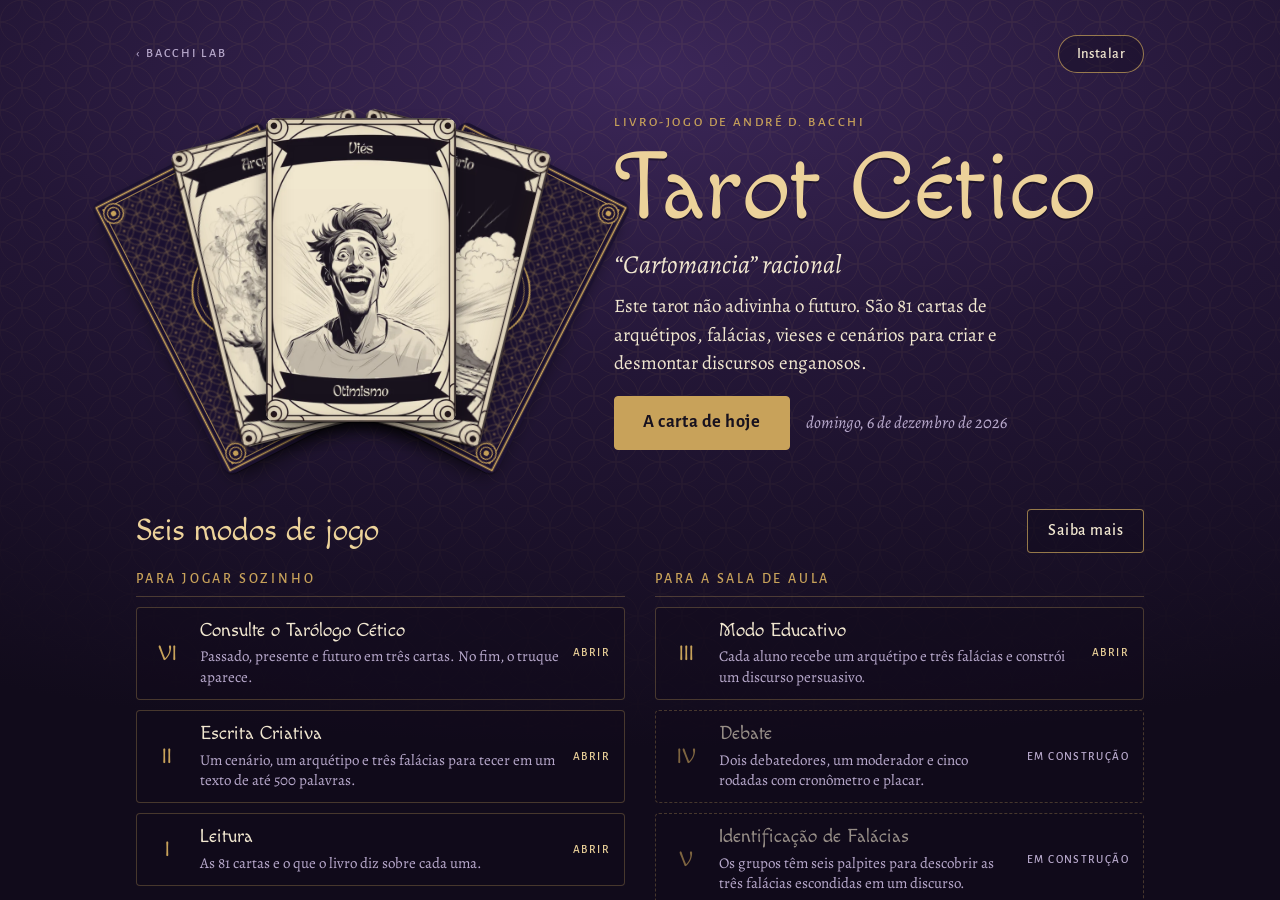
==== commit aeaac526: "Carta de hoje: botão de baixar só no site Na pré-visualização em artefato os downloads são bloqueado" ====
--- a/index.html
+++ b/index.html
@@ -1511,10 +1511,12 @@
     const file = new File([blob], arquivo, { type: 'image/png' });
     let pode = false;
     try { pode = !!(navigator.canShare && navigator.canShare({ files: [file] })); } catch (_) { /* sem compartilhamento nativo */ }
+    // Na pré-visualização em artefato os downloads são bloqueados: lá fica só a imagem, para salvar com um toque longo.
     $('#partilha-acoes').innerHTML = (pode ? '<button class="btn principal" type="button" id="partilhar">Compartilhar imagem</button>' : '')
-      + `<a class="btn${pode ? '' : ' principal'}" href="${urlPartilha}" download="${arquivo}">Baixar imagem</a>`;
+      + (PWA ? `<a class="btn${pode ? '' : ' principal'}" href="${urlPartilha}" download="${arquivo}">Baixar imagem</a>` : '');
     if (pode) $('#partilhar').onclick = () => navigator.share({ files: [file], title: 'A carta de hoje', text: `A carta de hoje no Tarot Cético: ${nome}. Veja se serve para você também: ${SITE}` }).catch(() => {});
-    $('#partilha-ajuda').textContent = 'No celular, também dá para segurar o dedo sobre a imagem e salvar ou copiar.';
+    $('#partilha-ajuda').textContent = PWA ? 'No celular, também dá para segurar o dedo sobre a imagem e salvar ou copiar.'
+      : 'Nesta pré-visualização, salve a imagem segurando o dedo sobre ela (ou com o botão direito). No site, há botões para compartilhar e baixar.';
   } catch (_) {
     $('#previa').innerHTML = '<p class="erro">Não foi possível montar a imagem neste aparelho.</p>';
   }
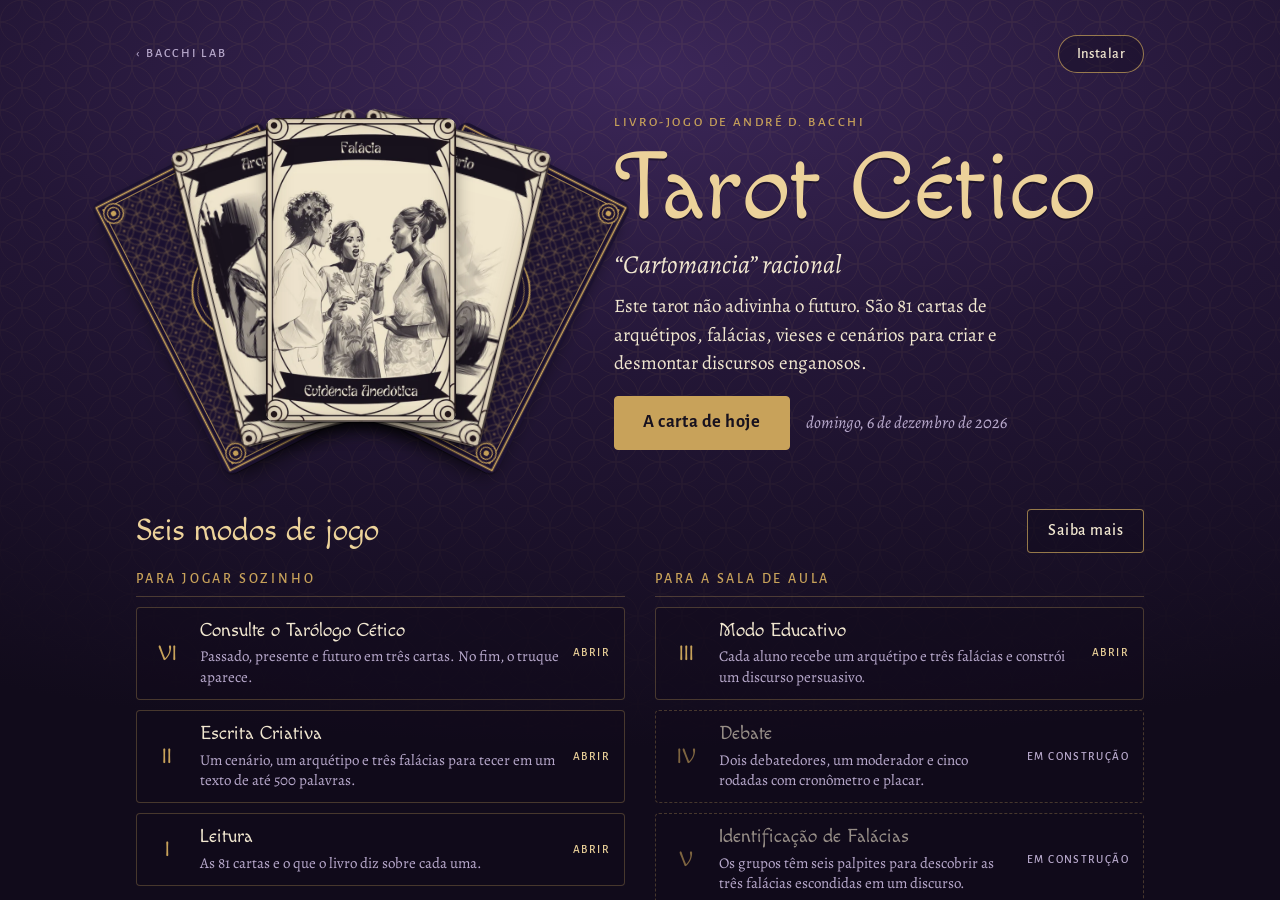
==== commit 313dc971: "Carta de hoje: link de baixar criado só no site Co-Authored-By: Claude Opus 5.5 <noreply@anthropic.c" ====
--- a/index.html
+++ b/index.html
@@ -1512,8 +1512,13 @@
     let pode = false;
     try { pode = !!(navigator.canShare && navigator.canShare({ files: [file] })); } catch (_) { /* sem compartilhamento nativo */ }
     // Na pré-visualização em artefato os downloads são bloqueados: lá fica só a imagem, para salvar com um toque longo.
-    $('#partilha-acoes').innerHTML = (pode ? '<button class="btn principal" type="button" id="partilhar">Compartilhar imagem</button>' : '')
-      + (PWA ? `<a class="btn${pode ? '' : ' principal'}" href="${urlPartilha}" download="${arquivo}">Baixar imagem</a>` : '');
+    const acoes = $('#partilha-acoes');
+    acoes.innerHTML = pode ? '<button class="btn principal" type="button" id="partilhar">Compartilhar imagem</button>' : '';
+    if (PWA) {
+      const baixar = Object.assign(document.createElement('a'), { className: 'btn' + (pode ? '' : ' principal'), href: urlPartilha, textContent: 'Baixar imagem' });
+      baixar.download = arquivo;
+      acoes.append(baixar);
+    }
     if (pode) $('#partilhar').onclick = () => navigator.share({ files: [file], title: 'A carta de hoje', text: `A carta de hoje no Tarot Cético: ${nome}. Veja se serve para você também: ${SITE}` }).catch(() => {});
     $('#partilha-ajuda').textContent = PWA ? 'No celular, também dá para segurar o dedo sobre a imagem e salvar ou copiar.'
       : 'Nesta pré-visualização, salve a imagem segurando o dedo sobre ela (ou com o botão direito). No site, há botões para compartilhar e baixar.';
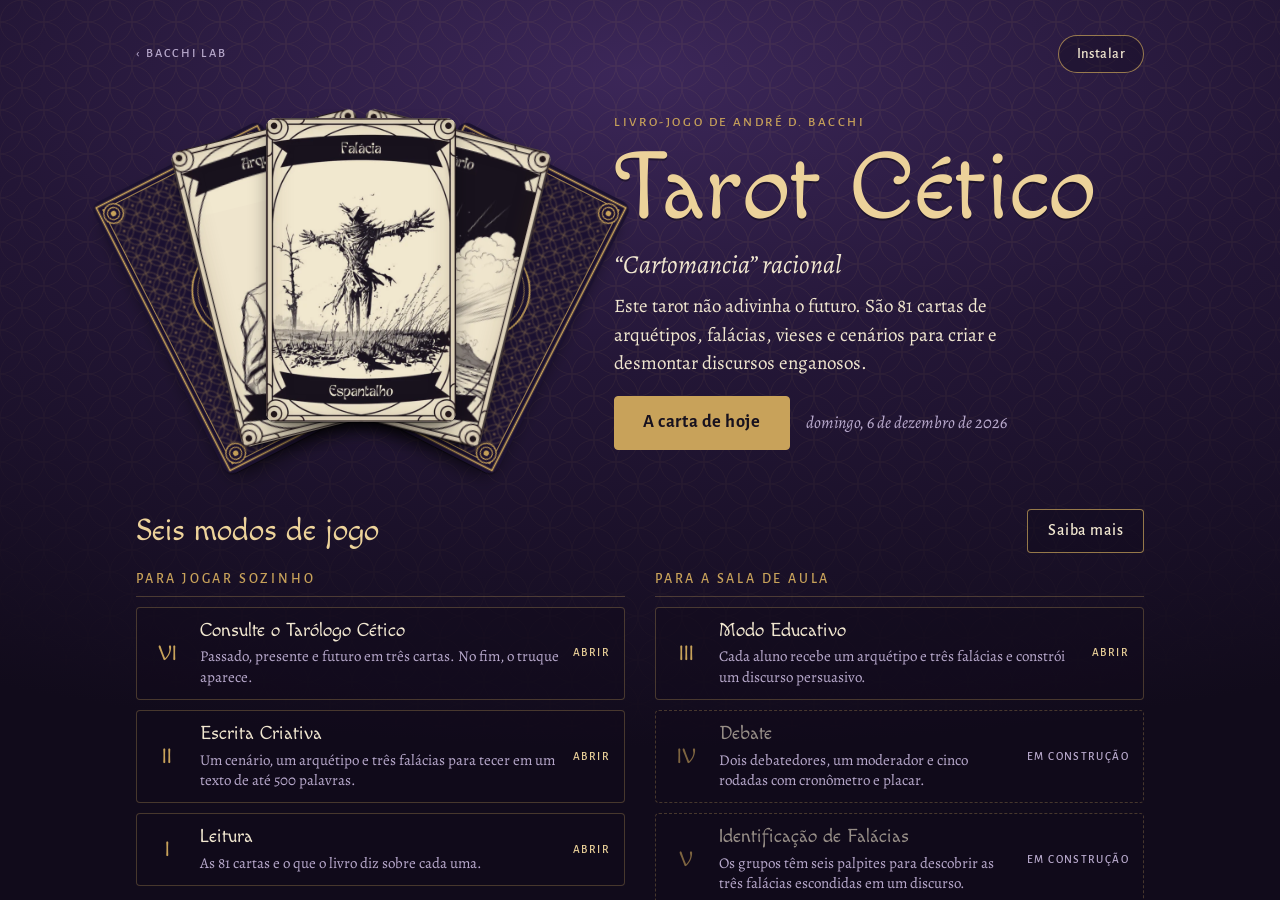
==== commit 8cf71dcd: "Instalar continua visível quando o app abre dentro de outro app instalado Dentro da janela do BACCHI" ====
--- a/index.html
+++ b/index.html
@@ -377,6 +377,7 @@
 @media (prefers-reduced-motion:reduce){
   *,*::before,*::after{animation-duration:.01ms!important;animation-iteration-count:1!important;transition-duration:.01ms!important}
 }
+.fora{border:1px solid var(--filete-forte);border-radius:6px;padding:10px 12px}
 </style>
 </head>
 <body>
@@ -450,7 +451,7 @@
     <p>Baseado no livro-jogo <cite>Tarot Cético: “cartomancia” racional</cite> (2023), de André Demambre Bacchi. <a href="https://drive.google.com/file/d/1Zi7Wb5T2tQAeCNduO-DvIcjNKGJ6-aE_/view" target="_blank" rel="noopener">Baixe o livro gratuitamente</a>.</p>
     <p>Os arquétipos são estereótipos extremos e não representam pessoas reais. Uso educacional.</p>
     <p>© André Demambre Bacchi. Todos os direitos reservados.</p>
-    <p class="versao">Versão 0.3</p>
+    <p class="versao">Versão 0.4</p>
   </footer>
 </div>
 </main>
@@ -583,6 +584,7 @@
     <p class="chapa">Aplicativo</p>
     <h3>Instalar o Tarot Cético</h3>
     <p>O Tarot Cético fica na tela inicial como um aplicativo, abre em tela cheia e funciona sem internet depois da primeira visita.</p>
+    <p class="fora" id="instalar-fora" hidden>Você abriu este app por dentro de outro, como o BACCHI LAB, e daqui não dá para instalar. Toque em <kbd>⋮</kbd> no alto da tela e em <b>Abrir no Chrome</b>; lá, toque de novo em <b>Instalar</b>.</p>
     <div class="abas" id="abas"></div>
     <ol class="passos" id="passos"></ol>
   </div>
@@ -1528,13 +1530,29 @@
 }
 
 /* ---------- instalar (padrão do BACCHI LAB) ---------- */
+/* Janela em que o app está rodando: "navegador" (aba comum), "propria" (instalado, na janela dele) ou "outra"
+   (aberto dentro de outro app instalado, como o BACCHI LAB). Neste último caso o Android também responde
+   display-mode: standalone, e o botão Instalar sumia para quem ainda não tinha o app: a diferença é de onde a página veio. */
+function janelaApp(k){
+  if(!(matchMedia("(display-mode: standalone)").matches||navigator.standalone===true))return"navegador";
+  let fora=false,marca=false;
+  try{const r=document.referrer&&new URL(document.referrer);fora=!!r&&r.origin===location.origin&&!r.pathname.startsWith(new URL("./",location.href).pathname);}catch(e){}
+  try{if(!document.referrer)localStorage.setItem(k,"1");if(!fora)sessionStorage.setItem(k,"1");marca=localStorage.getItem(k)==="1"||sessionStorage.getItem(k)==="1";}catch(e){}
+  return !fora||marca?"propria":"outra";
+}
+/* Confirmação do próprio navegador, quando ele sabe responder (Chrome no Android, pelo related_applications do manifest). */
+function appInstalado(k){
+  if(!navigator.getInstalledRelatedApps)return Promise.resolve(false);
+  return navigator.getInstalledRelatedApps().then(l=>{if(l.length){try{localStorage.setItem(k,"1");}catch(e){}}return l.length>0;}).catch(()=>false);
+}
 if (PWA) {
   const botao = $('#instalar-btn');
   let adiado = null;
-  const instalado = () => matchMedia('(display-mode: standalone)').matches || navigator.standalone === true;
+  const JAN_K = 'tarot-cetico:instalado'; let janela = janelaApp(JAN_K);
   addEventListener('beforeinstallprompt', e => { e.preventDefault(); adiado = e; });
-  addEventListener('appinstalled', () => { botao.hidden = true; });
-  botao.hidden = instalado();
+  addEventListener('appinstalled', () => { try { localStorage.setItem(JAN_K, '1'); } catch (_) { /* sem armazenamento */ } botao.hidden = true; });
+  botao.hidden = janela === 'propria';   // só some na janela do próprio app instalado
+  if (janela === 'outra') appInstalado(JAN_K).then(ok => { if (ok) { janela = 'propria'; botao.hidden = true; } });
   const PASSOS = {
     ios: ['Abra esta página no <b>Safari</b>.', 'Toque em <b>Compartilhar</b> <kbd>⬆︎</kbd>.', 'Toque em <b>Adicionar à Tela de Início</b>.', 'Confirme o nome e toque em <b>Adicionar</b>.'],
     android: ['Abra esta página no <b>Chrome</b>.', 'Toque no menu <kbd>⋮</kbd>.', 'Toque em <b>Instalar app</b> ou <b>Adicionar à tela inicial</b>.', 'Confirme. O ícone aparece junto dos seus apps.'],
@@ -1549,6 +1567,7 @@
   $('#abas').addEventListener('click', e => { const b = e.target.closest('[data-aba]'); if (b) aba(b.dataset.aba); });
   botao.addEventListener('click', async () => {
     if (adiado) { try { adiado.prompt(); const r = await adiado.userChoice; adiado = null; if (r && r.outcome === 'accepted') return; } catch (_) { /* segue para as instruções */ } }
+    $('#instalar-fora').hidden = janela !== 'outra';
     aba(plataforma());
     $('#instalar').showModal();
   });
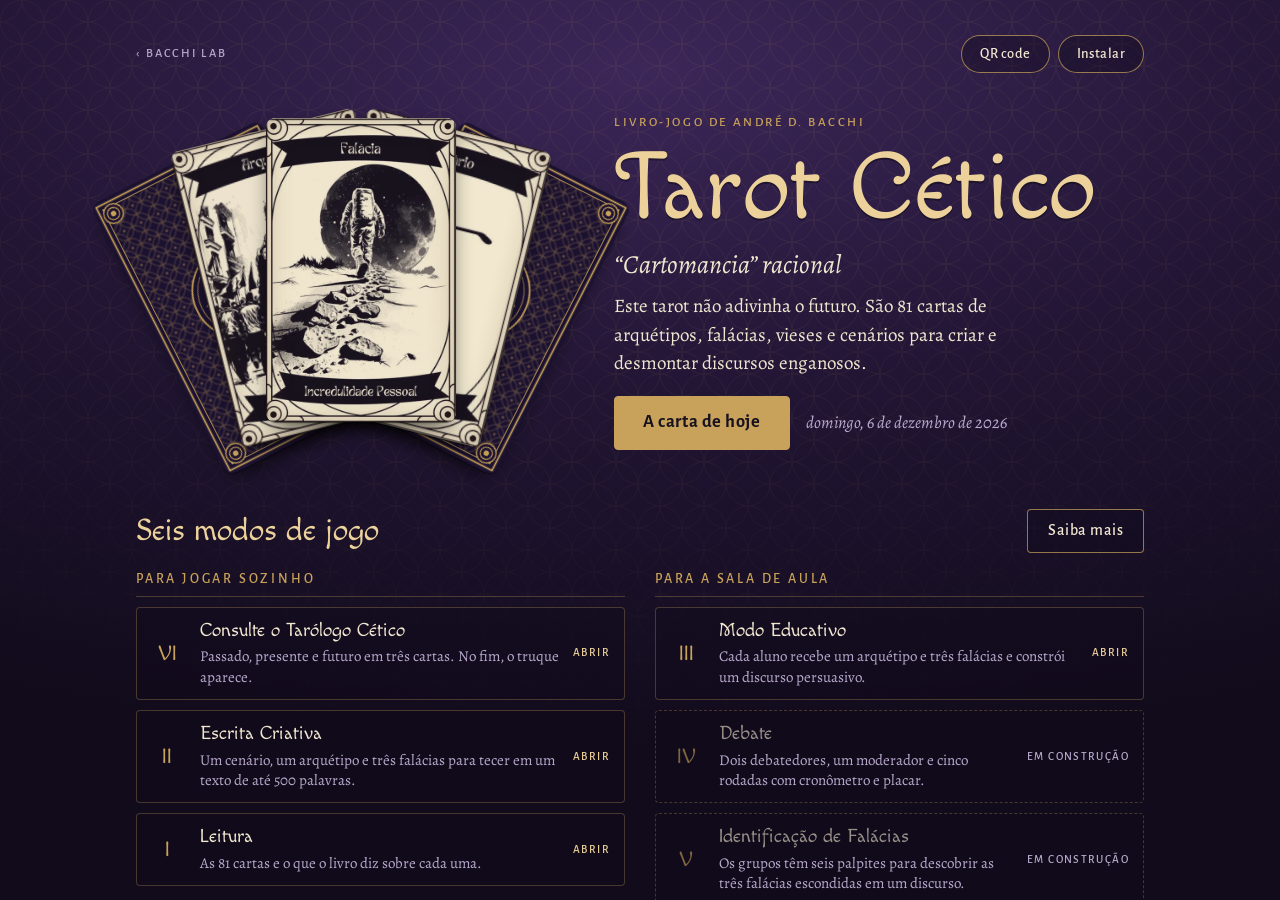
==== commit 3fbe07f7: "Botão de QR code na capa (versão 0.5) Co-Authored-By: Claude Opus 5.5 <noreply@anthropic.com> Claude" ====
--- a/index.html
+++ b/index.html
@@ -101,7 +101,18 @@
 .topo{display:flex;align-items:center;justify-content:space-between;gap:12px;min-height:40px;margin-bottom:-18px}
 .marca{font:500 12.5px/1 var(--rotulo);letter-spacing:.18em;text-transform:uppercase;color:var(--nevoa);text-decoration:none}
 .marca:hover{color:var(--latao-claro)}
-.pilula{min-height:38px;padding:6px 18px;border-radius:999px;font-size:14.5px}
+.pilula{min-height:38px;padding:6px 18px;border-radius:999px;font-size:14.5px;white-space:nowrap}
+.marca{white-space:nowrap}
+.topo-lado{display:flex;align-items:center;gap:8px}
+@media (max-width:420px){.pilula{padding:6px 12px}.marca{letter-spacing:.1em}}
+/* QR code do app: grande e sobre branco, para ler de longe quando projetado */
+dialog.qr{width:min(620px,calc(100vw - 20px))}
+.qr-corpo{display:grid;gap:12px;justify-items:center;text-align:center}
+.qr-corpo h3,.qr-corpo p{margin-bottom:0}
+.qr-quadro{width:min(100%,60vh);padding:10px;border-radius:8px;background:#fff}
+.qr-quadro svg{display:block;width:100%;height:auto}
+.qr-end{font:700 clamp(16px,4.2vw,22px)/1.3 var(--rotulo);letter-spacing:.02em;overflow-wrap:anywhere;-webkit-user-select:all;user-select:all}
+.qr-acoes{display:flex;flex-wrap:wrap;justify-content:center;gap:8px}
 @media (min-width:820px){
   .capa{gap:44px;padding-block:34px 40px}
   .abre{grid-template-columns:minmax(0,.85fr) minmax(0,1fr);gap:28px}
@@ -388,7 +399,10 @@
 <div class="miolo capa">
   <div class="topo">
     <a class="marca" href="https://andrebacchi.github.io/bacchilab/">‹ BACCHI LAB</a>
-    <button class="btn pilula" type="button" id="instalar-btn" hidden>Instalar</button>
+    <div class="topo-lado">
+      <button class="btn pilula" type="button" id="qr-btn">QR code</button>
+      <button class="btn pilula" type="button" id="instalar-btn" hidden>Instalar</button>
+    </div>
   </div>
   <header class="abre">
     <div class="leque" id="leque" aria-hidden="true"></div>
@@ -451,7 +465,7 @@
     <p>Baseado no livro-jogo <cite>Tarot Cético: “cartomancia” racional</cite> (2023), de André Demambre Bacchi. <a href="https://drive.google.com/file/d/1Zi7Wb5T2tQAeCNduO-DvIcjNKGJ6-aE_/view" target="_blank" rel="noopener">Baixe o livro gratuitamente</a>.</p>
     <p>Os arquétipos são estereótipos extremos e não representam pessoas reais. Uso educacional.</p>
     <p>© André Demambre Bacchi. Todos os direitos reservados.</p>
-    <p class="versao">Versão 0.4</p>
+    <p class="versao">Versão 0.5</p>
   </footer>
 </div>
 </main>
@@ -576,6 +590,18 @@
 <dialog class="folha moldura" id="partilha" aria-label="Compartilhar a carta de hoje">
   <div class="fechar-linha"><button class="btn fechar" type="button" data-fechar>Fechar</button></div>
   <div class="truque-corpo" id="partilha-corpo"></div>
+</dialog>
+
+<dialog class="folha moldura qr" id="qr" aria-label="QR code do Tarot Cético">
+  <div class="fechar-linha"><button class="btn fechar" type="button" data-fechar>Fechar</button></div>
+  <div class="truque-corpo qr-corpo">
+    <p class="chapa">Abra no seu celular</p>
+    <h3>Tarot Cético</h3>
+    <div class="qr-quadro"><svg role="img" aria-label="QR code para andrebacchi.github.io/tarot-cetico" xmlns="http://www.w3.org/2000/svg" viewBox="0 0 37 37" shape-rendering="crispEdges"><rect width="37" height="37" fill="#fff"/><path d="M2 2h7v1h-7zM11 2h3v1h-3zM20 2h4v1h-4zM25 2h1v1h-1zM28 2h7v1h-7zM2 3h1v1h-1zM8 3h1v1h-1zM11 3h2v1h-2zM14 3h1v1h-1zM17 3h2v1h-2zM20 3h1v1h-1zM22 3h2v1h-2zM28 3h1v1h-1zM34 3h1v1h-1zM2 4h1v1h-1zM4 4h3v1h-3zM8 4h1v1h-1zM10 4h2v1h-2zM13 4h2v1h-2zM16 4h1v1h-1zM18 4h1v1h-1zM21 4h4v1h-4zM28 4h1v1h-1zM30 4h3v1h-3zM34 4h1v1h-1zM2 5h1v1h-1zM4 5h3v1h-3zM8 5h1v1h-1zM10 5h1v1h-1zM12 5h1v1h-1zM20 5h1v1h-1zM23 5h1v1h-1zM26 5h1v1h-1zM28 5h1v1h-1zM30 5h3v1h-3zM34 5h1v1h-1zM2 6h1v1h-1zM4 6h3v1h-3zM8 6h1v1h-1zM10 6h2v1h-2zM14 6h6v1h-6zM22 6h3v1h-3zM28 6h1v1h-1zM30 6h3v1h-3zM34 6h1v1h-1zM2 7h1v1h-1zM8 7h1v1h-1zM10 7h2v1h-2zM15 7h2v1h-2zM20 7h2v1h-2zM25 7h2v1h-2zM28 7h1v1h-1zM34 7h1v1h-1zM2 8h7v1h-7zM10 8h1v1h-1zM12 8h1v1h-1zM14 8h1v1h-1zM16 8h1v1h-1zM18 8h1v1h-1zM20 8h1v1h-1zM22 8h1v1h-1zM24 8h1v1h-1zM26 8h1v1h-1zM28 8h7v1h-7zM10 9h1v1h-1zM12 9h3v1h-3zM16 9h1v1h-1zM18 9h1v1h-1zM21 9h3v1h-3zM25 9h1v1h-1zM2 10h1v1h-1zM4 10h5v1h-5zM13 10h1v1h-1zM15 10h2v1h-2zM19 10h1v1h-1zM21 10h1v1h-1zM24 10h3v1h-3zM28 10h5v1h-5zM3 11h2v1h-2zM9 11h2v1h-2zM12 11h1v1h-1zM15 11h2v1h-2zM18 11h2v1h-2zM21 11h2v1h-2zM25 11h1v1h-1zM28 11h2v1h-2zM31 11h2v1h-2zM34 11h1v1h-1zM4 12h7v1h-7zM13 12h7v1h-7zM24 12h1v1h-1zM26 12h2v1h-2zM30 12h1v1h-1zM32 12h2v1h-2zM2 13h2v1h-2zM5 13h2v1h-2zM10 13h1v1h-1zM14 13h2v1h-2zM17 13h1v1h-1zM19 13h4v1h-4zM25 13h2v1h-2zM30 13h3v1h-3zM34 13h1v1h-1zM3 14h1v1h-1zM6 14h1v1h-1zM8 14h1v1h-1zM12 14h3v1h-3zM16 14h1v1h-1zM18 14h1v1h-1zM21 14h4v1h-4zM26 14h2v1h-2zM30 14h2v1h-2zM2 15h1v1h-1zM4 15h2v1h-2zM9 15h1v1h-1zM13 15h1v1h-1zM17 15h1v1h-1zM20 15h1v1h-1zM23 15h1v1h-1zM26 15h1v1h-1zM28 15h1v1h-1zM31 15h1v1h-1zM33 15h2v1h-2zM5 16h2v1h-2zM8 16h4v1h-4zM13 16h2v1h-2zM17 16h2v1h-2zM22 16h2v1h-2zM27 16h2v1h-2zM31 16h1v1h-1zM33 16h1v1h-1zM5 17h3v1h-3zM9 17h5v1h-5zM16 17h2v1h-2zM20 17h1v1h-1zM23 17h3v1h-3zM27 17h2v1h-2zM31 17h2v1h-2zM2 18h2v1h-2zM7 18h3v1h-3zM12 18h1v1h-1zM17 18h1v1h-1zM19 18h1v1h-1zM24 18h2v1h-2zM27 18h1v1h-1zM29 18h3v1h-3zM34 18h1v1h-1zM2 19h1v1h-1zM4 19h1v1h-1zM6 19h1v1h-1zM13 19h2v1h-2zM16 19h1v1h-1zM18 19h1v1h-1zM20 19h2v1h-2zM23 19h1v1h-1zM25 19h1v1h-1zM28 19h2v1h-2zM31 19h4v1h-4zM2 20h2v1h-2zM7 20h6v1h-6zM17 20h1v1h-1zM20 20h1v1h-1zM22 20h2v1h-2zM26 20h1v1h-1zM28 20h3v1h-3zM32 20h2v1h-2zM2 21h2v1h-2zM7 21h1v1h-1zM11 21h2v1h-2zM16 21h1v1h-1zM18 21h1v1h-1zM23 21h2v1h-2zM27 21h1v1h-1zM29 21h5v1h-5zM4 22h2v1h-2zM8 22h2v1h-2zM11 22h1v1h-1zM13 22h2v1h-2zM20 22h2v1h-2zM23 22h1v1h-1zM26 22h2v1h-2zM29 22h3v1h-3zM2 23h2v1h-2zM6 23h1v1h-1zM14 23h6v1h-6zM22 23h5v1h-5zM28 23h1v1h-1zM31 23h2v1h-2zM34 23h1v1h-1zM2 24h1v1h-1zM4 24h1v1h-1zM8 24h1v1h-1zM10 24h2v1h-2zM13 24h2v1h-2zM16 24h1v1h-1zM20 24h2v1h-2zM30 24h1v1h-1zM32 24h2v1h-2zM2 25h1v1h-1zM5 25h3v1h-3zM9 25h1v1h-1zM11 25h4v1h-4zM16 25h1v1h-1zM18 25h1v1h-1zM20 25h6v1h-6zM27 25h1v1h-1zM29 25h1v1h-1zM32 25h3v1h-3zM2 26h1v1h-1zM4 26h1v1h-1zM7 26h4v1h-4zM12 26h1v1h-1zM16 26h1v1h-1zM19 26h1v1h-1zM21 26h1v1h-1zM24 26h7v1h-7zM34 26h1v1h-1zM10 27h1v1h-1zM13 27h4v1h-4zM19 27h1v1h-1zM21 27h2v1h-2zM26 27h1v1h-1zM30 27h1v1h-1zM32 27h1v1h-1zM34 27h1v1h-1zM2 28h7v1h-7zM12 28h1v1h-1zM17 28h1v1h-1zM19 28h1v1h-1zM24 28h3v1h-3zM28 28h1v1h-1zM30 28h1v1h-1zM32 28h2v1h-2zM2 29h1v1h-1zM8 29h1v1h-1zM10 29h2v1h-2zM14 29h1v1h-1zM16 29h1v1h-1zM19 29h2v1h-2zM25 29h2v1h-2zM30 29h3v1h-3zM2 30h1v1h-1zM4 30h3v1h-3zM8 30h1v1h-1zM10 30h1v1h-1zM12 30h2v1h-2zM16 30h3v1h-3zM21 30h4v1h-4zM26 30h6v1h-6zM33 30h1v1h-1zM2 31h1v1h-1zM4 31h3v1h-3zM8 31h1v1h-1zM10 31h1v1h-1zM12 31h2v1h-2zM15 31h1v1h-1zM17 31h1v1h-1zM20 31h1v1h-1zM23 31h1v1h-1zM27 31h1v1h-1zM30 31h2v1h-2zM34 31h1v1h-1zM2 32h1v1h-1zM4 32h3v1h-3zM8 32h1v1h-1zM10 32h3v1h-3zM14 32h2v1h-2zM17 32h2v1h-2zM22 32h1v1h-1zM25 32h1v1h-1zM28 32h2v1h-2zM31 32h2v1h-2zM2 33h1v1h-1zM8 33h1v1h-1zM13 33h3v1h-3zM17 33h1v1h-1zM23 33h2v1h-2zM30 33h3v1h-3zM2 34h7v1h-7zM10 34h8v1h-8zM19 34h1v1h-1zM24 34h6v1h-6zM33 34h1v1h-1z" fill="#161a22"/></svg></div>
+    <p class="qr-end" id="qr-end">andrebacchi.github.io/tarot-cetico</p>
+    <div class="qr-acoes"><button class="btn principal" type="button" id="qr-copiar">Copiar link</button><button class="btn" type="button" id="qr-partilhar" hidden>Compartilhar</button></div>
+    <p class="fonte">Aponte a câmera do celular para o código. QR Code é marca registrada da DENSO WAVE INCORPORATED.</p>
+  </div>
 </dialog>
 
 <dialog class="folha moldura" id="instalar" aria-label="Instalar o Tarot Cético">
@@ -1529,6 +1555,17 @@
   }
 }
 
+/* ---------- QR code do app (padrão do BACCHI LAB) ---------- */
+/* O desenho do QR é fixo (src/qr.svg, embutido pelo build): aponta para o endereço do app no ar. */
+$('#qr-btn').addEventListener('click', () => { $('#qr-partilhar').hidden = !navigator.share; $('#qr').showModal(); });
+$('#qr-copiar').addEventListener('click', async e => {
+  const b = e.currentTarget;
+  try { await navigator.clipboard.writeText(SITE); b.textContent = 'Link copiado'; }
+  catch (_) { const r = document.createRange(); r.selectNodeContents($('#qr-end')); const s = getSelection(); s.removeAllRanges(); s.addRange(r); b.textContent = 'Selecionado: copie'; }
+  setTimeout(() => { b.textContent = 'Copiar link'; }, 2200);
+});
+$('#qr-partilhar').addEventListener('click', () => { navigator.share({ title: 'Tarot Cético', url: SITE }).catch(() => {}); });
+
 /* ---------- instalar (padrão do BACCHI LAB) ---------- */
 /* Janela em que o app está rodando: "navegador" (aba comum), "propria" (instalado, na janela dele) ou "outra"
    (aberto dentro de outro app instalado, como o BACCHI LAB). Neste último caso o Android também responde
